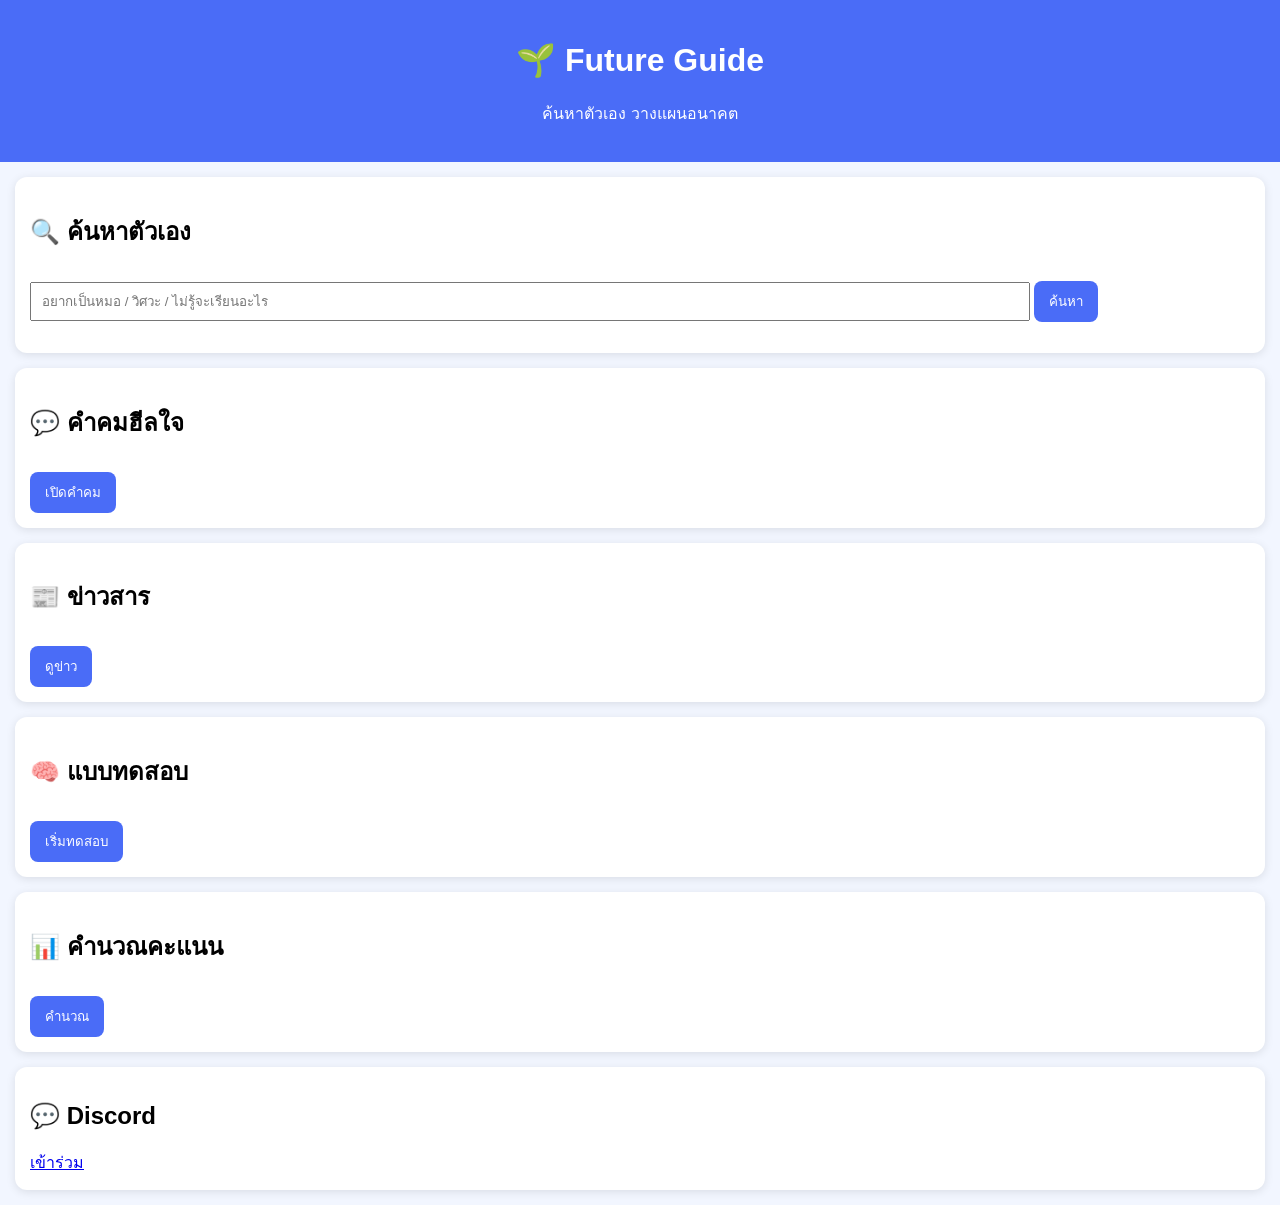
==== index.html @ 0ae3beb8 "Add files via upload" ====
<!DOCTYPE html>
<html lang="th">
<head>
  <meta charset="UTF-8">
  <title>Future Guide</title>
  <link rel="stylesheet" href="style.css">
</head>
<body>

<header>
  <h1>🌱 Future Guide</h1>
  <p>ค้นหาตัวเอง วางแผนอนาคต</p>
</header>

<section class="card">
  <h2>🔍 ค้นหาตัวเอง</h2>
  <input id="searchBox" placeholder="อยากเป็นหมอ / วิศวะ / ไม่รู้จะเรียนอะไร">
  <button onclick="searchCareer()">ค้นหา</button>
  <p id="searchResult"></p>
</section>

<section class="card">
  <h2>💬 คำคมฮีลใจ</h2>
  <button onclick="openQuotes()">เปิดคำคม</button>
</section>

<section class="card">
  <h2>📰 ข่าวสาร</h2>
  <button onclick="toggleNews()">ดูข่าว</button>
  <div id="newsBox"></div>
</section>

<section class="card">
  <h2>🧠 แบบทดสอบ</h2>
  <button onclick="openTest()">เริ่มทดสอบ</button>
</section>

<section class="card">
  <h2>📊 คำนวณคะแนน</h2>
  <button onclick="openCalc()">คำนวณ</button>
</section>

<section class="card">
  <h2>💬 Discord</h2>
  <a href="https://discord.com" target="_blank">เข้าร่วม</a>
</section>

<script src="app.js"></script>
</body>
</html>
---- style.css ----
body {font-family:sans-serif;margin:0;background:#f2f6ff}
header {text-align:center;padding:20px;background:#4a6cf7;color:white}
.card {background:white;margin:15px;padding:15px;border-radius:12px;box-shadow:0 2px 10px rgba(0,0,0,0.1)}
input {width:80%;padding:10px}
button {padding:10px 15px;margin-top:10px;background:#4a6cf7;color:white;border:none;border-radius:8px}
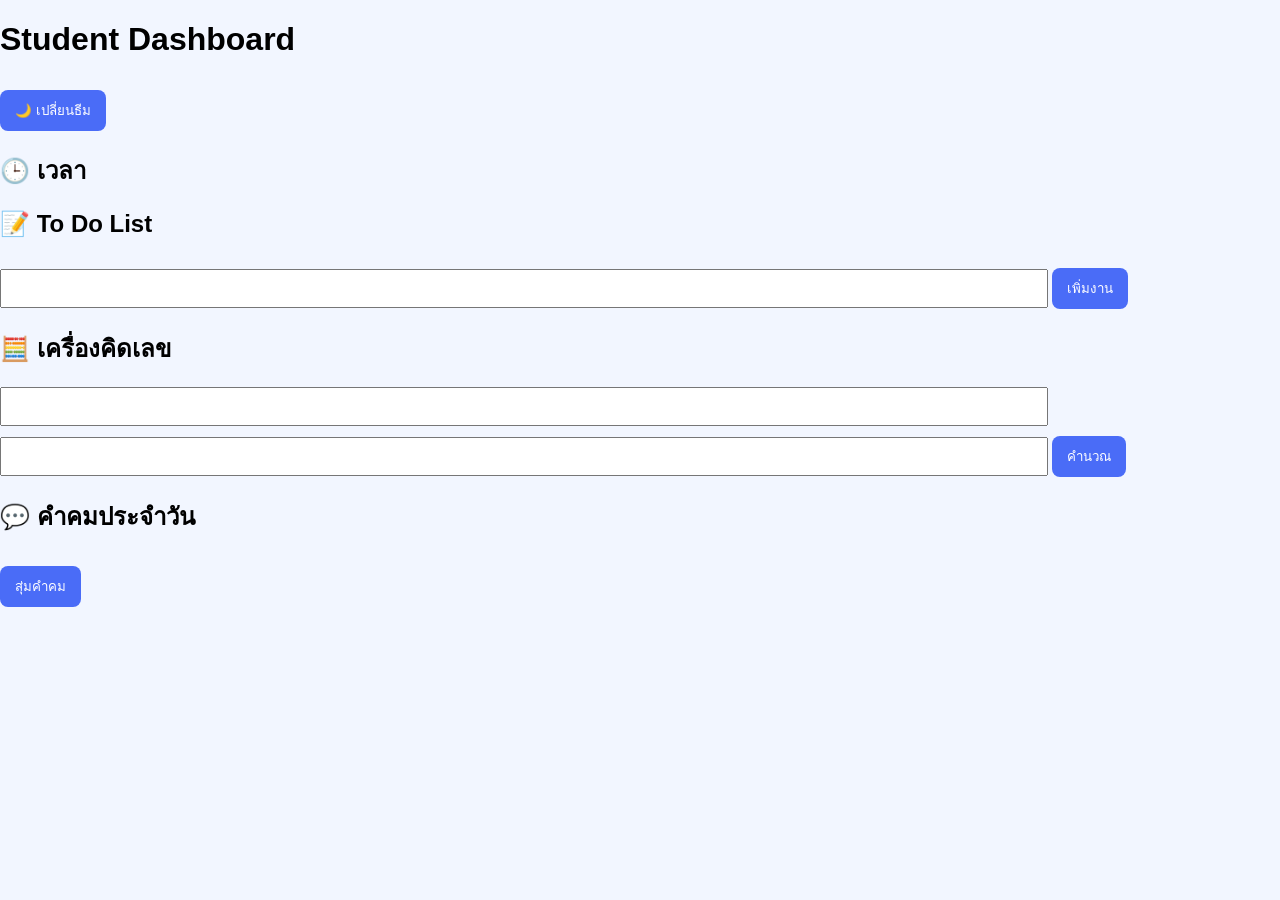
==== commit 73ebcbc1: "Update index.html" ====
--- a/index.html
+++ b/index.html
@@ -1,50 +1,36 @@
 <!DOCTYPE html>
 <html lang="th">
 <head>
-  <meta charset="UTF-8">
-  <title>Future Guide</title>
-  <link rel="stylesheet" href="style.css">
+    <meta charset="UTF-8">
+    <meta name="viewport" content="width=device-width, initial-scale=1.0">
+    <title>My Student Dashboard</title>
+    <link rel="stylesheet" href="style.css">
 </head>
 <body>
 
-<header>
-  <h1>🌱 Future Guide</h1>
-  <p>ค้นหาตัวเอง วางแผนอนาคต</p>
-</header>
+<h1>Student Dashboard</h1>
 
-<section class="card">
-  <h2>🔍 ค้นหาตัวเอง</h2>
-  <input id="searchBox" placeholder="อยากเป็นหมอ / วิศวะ / ไม่รู้จะเรียนอะไร">
-  <button onclick="searchCareer()">ค้นหา</button>
-  <p id="searchResult"></p>
-</section>
+<button id="themeBtn">🌙 เปลี่ยนธีม</button>
 
-<section class="card">
-  <h2>💬 คำคมฮีลใจ</h2>
-  <button onclick="openQuotes()">เปิดคำคม</button>
-</section>
+<h2>🕒 เวลา</h2>
+<p id="clock"></p>
 
-<section class="card">
-  <h2>📰 ข่าวสาร</h2>
-  <button onclick="toggleNews()">ดูข่าว</button>
-  <div id="newsBox"></div>
-</section>
+<h2>📝 To Do List</h2>
+<input type="text" id="taskInput">
+<button onclick="addTask()">เพิ่มงาน</button>
+<ul id="taskList"></ul>
 
-<section class="card">
-  <h2>🧠 แบบทดสอบ</h2>
-  <button onclick="openTest()">เริ่มทดสอบ</button>
-</section>
+<h2>🧮 เครื่องคิดเลข</h2>
+<input type="number" id="num1">
+<input type="number" id="num2">
+<button onclick="calculate()">คำนวณ</button>
+<p id="result"></p>
 
-<section class="card">
-  <h2>📊 คำนวณคะแนน</h2>
-  <button onclick="openCalc()">คำนวณ</button>
-</section>
-
-<section class="card">
-  <h2>💬 Discord</h2>
-  <a href="https://discord.com" target="_blank">เข้าร่วม</a>
-</section>
+<h2>💬 คำคมประจำวัน</h2>
+<button onclick="quote()">สุ่มคำคม</button>
+<p id="quoteText"></p>
 
 <script src="app.js"></script>
+
 </body>
 </html>
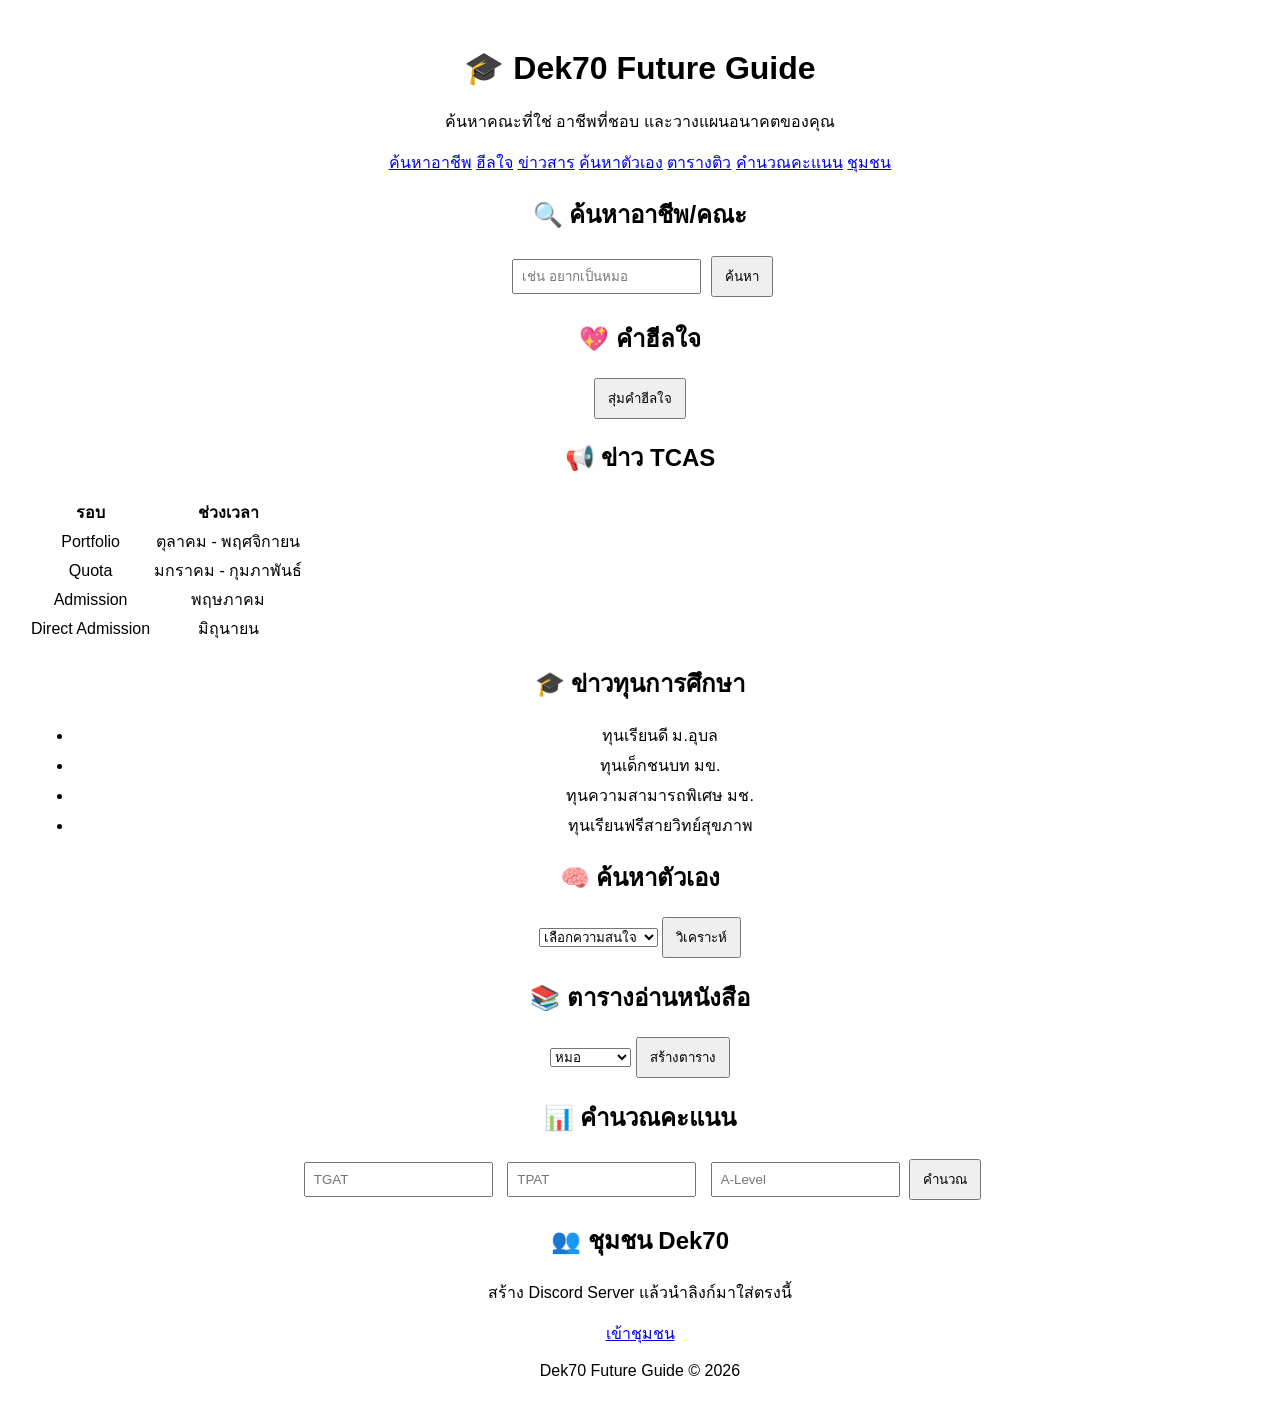
==== commit 3ee1077d: "Update index.html" ====
--- a/index.html
+++ b/index.html
@@ -1,34 +1,210 @@
 <!DOCTYPE html>
 <html lang="th">
 <head>
-    <meta charset="UTF-8">
-    <meta name="viewport" content="width=device-width, initial-scale=1.0">
-    <title>My Student Dashboard</title>
-    <link rel="stylesheet" href="style.css">
+<meta charset="UTF-8">
+<meta name="viewport" content="width=device-width, initial-scale=1.0">
+<title>Dek70 Future Guide</title>
+
+<link rel="stylesheet" href="style.css">
 </head>
+
 <body>
 
-<h1>Student Dashboard</h1>
-
-<button id="themeBtn">🌙 เปลี่ยนธีม</button>
-
-<h2>🕒 เวลา</h2>
-<p id="clock"></p>
-
-<h2>📝 To Do List</h2>
-<input type="text" id="taskInput">
-<button onclick="addTask()">เพิ่มงาน</button>
-<ul id="taskList"></ul>
-
-<h2>🧮 เครื่องคิดเลข</h2>
-<input type="number" id="num1">
-<input type="number" id="num2">
-<button onclick="calculate()">คำนวณ</button>
-<p id="result"></p>
-
-<h2>💬 คำคมประจำวัน</h2>
-<button onclick="quote()">สุ่มคำคม</button>
+<header>
+<h1>🎓 Dek70 Future Guide</h1>
+<p>ค้นหาคณะที่ใช่ อาชีพที่ชอบ และวางแผนอนาคตของคุณ</p>
+</header>
+
+<nav>
+<a href="#search">ค้นหาอาชีพ</a>
+<a href="#quote">ฮีลใจ</a>
+<a href="#news">ข่าวสาร</a>
+<a href="#quiz">ค้นหาตัวเอง</a>
+<a href="#study">ตารางติว</a>
+<a href="#score">คำนวณคะแนน</a>
+<a href="#discord">ชุมชน</a>
+</nav>
+
+<section id="search" class="card">
+<h2>🔍 ค้นหาอาชีพ/คณะ</h2>
+
+<input
+type="text"
+id="careerInput"
+placeholder="เช่น อยากเป็นหมอ">
+
+<button onclick="searchCareer()">
+ค้นหา
+</button>
+
+<div id="careerResult"></div>
+
+</section>
+
+<section id="quote" class="card">
+
+<h2>💖 คำฮีลใจ</h2>
+
+<button onclick="showQuote()">
+สุ่มคำฮีลใจ
+</button>
+
 <p id="quoteText"></p>
+
+</section>
+
+<section id="news" class="card">
+
+<h2>📢 ข่าว TCAS</h2>
+
+<table>
+
+<tr>
+<th>รอบ</th>
+<th>ช่วงเวลา</th>
+</tr>
+
+<tr>
+<td>Portfolio</td>
+<td>ตุลาคม - พฤศจิกายน</td>
+</tr>
+
+<tr>
+<td>Quota</td>
+<td>มกราคม - กุมภาพันธ์</td>
+</tr>
+
+<tr>
+<td>Admission</td>
+<td>พฤษภาคม</td>
+</tr>
+
+<tr>
+<td>Direct Admission</td>
+<td>มิถุนายน</td>
+</tr>
+
+</table>
+
+<h2>🎓 ข่าวทุนการศึกษา</h2>
+
+<ul>
+<li>ทุนเรียนดี ม.อุบล</li>
+<li>ทุนเด็กชนบท มข.</li>
+<li>ทุนความสามารถพิเศษ มช.</li>
+<li>ทุนเรียนฟรีสายวิทย์สุขภาพ</li>
+</ul>
+
+</section>
+
+<section id="quiz" class="card">
+
+<h2>🧠 ค้นหาตัวเอง</h2>
+
+<select id="interest">
+
+<option value="">เลือกความสนใจ</option>
+
+<option value="doctor">
+ชอบช่วยเหลือคน
+</option>
+
+<option value="vet">
+ชอบสัตว์
+</option>
+
+<option value="agri">
+ชอบปลูกต้นไม้
+</option>
+
+<option value="law">
+ชอบอ่านหนังสือ
+</option>
+
+</select>
+
+<button onclick="findMajor()">
+วิเคราะห์
+</button>
+
+<p id="quizResult"></p>
+
+</section>
+
+<section id="study" class="card">
+
+<h2>📚 ตารางอ่านหนังสือ</h2>
+
+<select id="goal">
+
+<option value="doctor">
+หมอ
+</option>
+
+<option value="pharmacy">
+เภสัช
+</option>
+
+<option value="vet">
+สัตวแพทย์
+</option>
+
+</select>
+
+<button onclick="createPlan()">
+สร้างตาราง
+</button>
+
+<div id="studyPlan"></div>
+
+</section>
+
+<section id="score" class="card">
+
+<h2>📊 คำนวณคะแนน</h2>
+
+<input
+type="number"
+id="tgat"
+placeholder="TGAT">
+
+<input
+type="number"
+id="tpat"
+placeholder="TPAT">
+
+<input
+type="number"
+id="alevel"
+placeholder="A-Level">
+
+<button onclick="calculateScore()">
+คำนวณ
+</button>
+
+<p id="scoreResult"></p>
+
+</section>
+
+<section id="discord" class="card">
+
+<h2>👥 ชุมชน Dek70</h2>
+
+<p>
+สร้าง Discord Server แล้วนำลิงก์มาใส่ตรงนี้
+</p>
+
+<a href="#">
+เข้าชุมชน
+</a>
+
+</section>
+
+<footer>
+<p>
+Dek70 Future Guide © 2026
+</p>
+</footer>
 
 <script src="app.js"></script>
 
--- a/style.css
+++ b/style.css
@@ -1,6 +1,25 @@
+body{
+    font-family: Arial;
+    text-align:center;
+    padding:20px;
+    transition:0.3s;
+}
 
-body {font-family:sans-serif;margin:0;background:#f2f6ff}
-header {text-align:center;padding:20px;background:#4a6cf7;color:white}
-.card {background:white;margin:15px;padding:15px;border-radius:12px;box-shadow:0 2px 10px rgba(0,0,0,0.1)}
-input {width:80%;padding:10px}
-button {padding:10px 15px;margin-top:10px;background:#4a6cf7;color:white;border:none;border-radius:8px}
+.dark{
+    background:#222;
+    color:white;
+}
+
+input{
+    padding:8px;
+    margin:5px;
+}
+
+button{
+    padding:8px 12px;
+    cursor:pointer;
+}
+
+li{
+    margin:5px;
+}
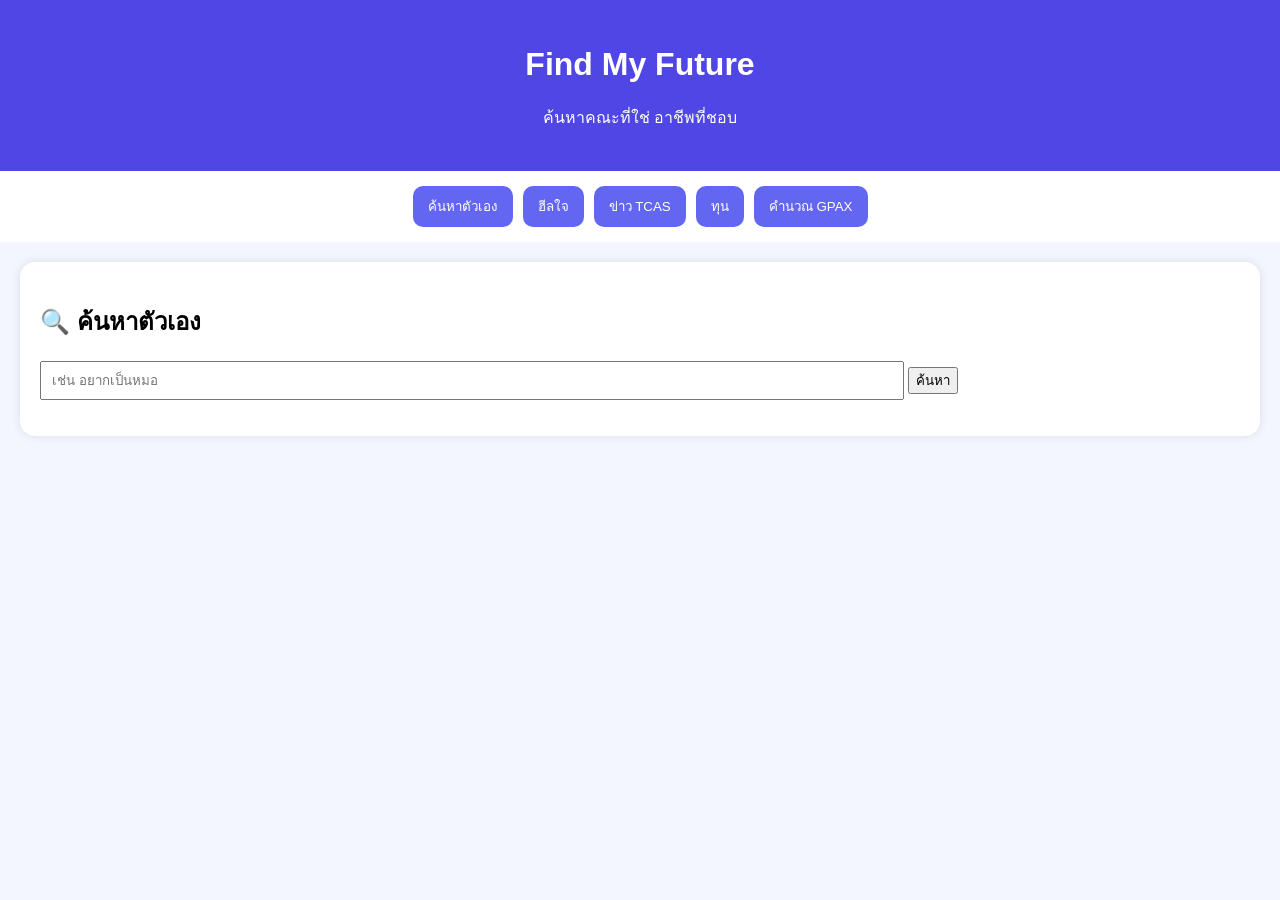
==== commit 4a6ca648: "Update index.html" ====
--- a/index.html
+++ b/index.html
@@ -1,212 +1,69 @@
 <!DOCTYPE html>
-<html lang="th">
-<head>
-<meta charset="UTF-8">
-<meta name="viewport" content="width=device-width, initial-scale=1.0">
-<title>Dek70 Future Guide</title>
 
-<link rel="stylesheet" href="style.css">
+<html lang="th"> <head> <meta charset="UTF-8"> <meta name="viewport" content="width=device-width, initial-scale=1.0"> <title>Find My Future</title>
+
+<style> body{ font-family: Arial,sans-serif; margin:0; background:#f4f6ff; } header{ background:#4f46e5; color:white; padding:25px; text-align:center; } nav{ background:white; padding:15px; display:flex; gap:10px; flex-wrap:wrap; justify-content:center; } nav button{ padding:10px 15px; border:none; background:#6366f1; color:white; border-radius:10px; cursor:pointer; } section{ background:white; margin:20px; padding:20px; border-radius:15px; box-shadow:0 0 10px rgba(0,0,0,.1); } input{ padding:10px; width:70%; } .quote{ background:#eef2ff; padding:10px; margin:10px 0; border-radius:8px; } </style>
+
 </head>
 
 <body>
 
-<header>
-<h1>🎓 Dek70 Future Guide</h1>
-<p>ค้นหาคณะที่ใช่ อาชีพที่ชอบ และวางแผนอนาคตของคุณ</p>
-</header>
+<header> <h1>Find My Future</h1> <p>ค้นหาคณะที่ใช่ อาชีพที่ชอบ</p> </header>
 
-<nav>
-<a href="#search">ค้นหาอาชีพ</a>
-<a href="#quote">ฮีลใจ</a>
-<a href="#news">ข่าวสาร</a>
-<a href="#quiz">ค้นหาตัวเอง</a>
-<a href="#study">ตารางติว</a>
-<a href="#score">คำนวณคะแนน</a>
-<a href="#discord">ชุมชน</a>
-</nav>
+<nav> <button onclick="showSection('search')">ค้นหาตัวเอง</button> <button onclick="showSection('quotes')">ฮีลใจ</button> <button onclick="showSection('tcas')">ข่าว TCAS</button> <button onclick="showSection('scholarship')">ทุน</button> <button onclick="showSection('gpax')">คำนวณ GPAX</button> </nav>
 
-<section id="search" class="card">
-<h2>🔍 ค้นหาอาชีพ/คณะ</h2>
+<section id="search">
 
-<input
-type="text"
-id="careerInput"
-placeholder="เช่น อยากเป็นหมอ">
+<h2>🔍 ค้นหาตัวเอง</h2>
 
-<button onclick="searchCareer()">
-ค้นหา
-</button>
+<input id="careerInput" placeholder="เช่น อยากเป็นหมอ">
 
-<div id="careerResult"></div>
+<button onclick="searchCareer()"> ค้นหา </button>
+
+<p id="result"></p>
 
 </section>
 
-<section id="quote" class="card">
+<section id="quotes" style="display:none">
 
-<h2>💖 คำฮีลใจ</h2>
+<h2>❤️ คำคมฮีลใจ</h2>
 
-<button onclick="showQuote()">
-สุ่มคำฮีลใจ
-</button>
-
-<p id="quoteText"></p>
+<div class="quote">ทุกคนมีเวลาของตัวเอง</div> <div class="quote">สอบไม่ติดรอบนี้ ไม่ได้แปลว่าชีวิตจบ</div> <div class="quote">ความพยายามวันนี้ จะเป็นความสำเร็จวันหน้า</div>
 
 </section>
 
-<section id="news" class="card">
+<section id="tcas" style="display:none">
 
 <h2>📢 ข่าว TCAS</h2>
 
-<table>
-
-<tr>
-<th>รอบ</th>
-<th>ช่วงเวลา</th>
-</tr>
-
-<tr>
-<td>Portfolio</td>
-<td>ตุลาคม - พฤศจิกายน</td>
-</tr>
-
-<tr>
-<td>Quota</td>
-<td>มกราคม - กุมภาพันธ์</td>
-</tr>
-
-<tr>
-<td>Admission</td>
-<td>พฤษภาคม</td>
-</tr>
-
-<tr>
-<td>Direct Admission</td>
-<td>มิถุนายน</td>
-</tr>
-
-</table>
-
-<h2>🎓 ข่าวทุนการศึกษา</h2>
-
-<ul>
-<li>ทุนเรียนดี ม.อุบล</li>
-<li>ทุนเด็กชนบท มข.</li>
-<li>ทุนความสามารถพิเศษ มช.</li>
-<li>ทุนเรียนฟรีสายวิทย์สุขภาพ</li>
-</ul>
+<ul> <li>Portfolio เปิดรับสมัคร</li> <li>Quota เปิดรับสมัคร</li> <li>Admission รอบกลางปี</li> </ul>
 
 </section>
 
-<section id="quiz" class="card">
+<section id="scholarship" style="display:none">
 
-<h2>🧠 ค้นหาตัวเอง</h2>
+<h2>🎓 ทุนการศึกษา</h2>
 
-<select id="interest">
-
-<option value="">เลือกความสนใจ</option>
-
-<option value="doctor">
-ชอบช่วยเหลือคน
-</option>
-
-<option value="vet">
-ชอบสัตว์
-</option>
-
-<option value="agri">
-ชอบปลูกต้นไม้
-</option>
-
-<option value="law">
-ชอบอ่านหนังสือ
-</option>
-
-</select>
-
-<button onclick="findMajor()">
-วิเคราะห์
-</button>
-
-<p id="quizResult"></p>
+<ul> <li>ทุนเรียนดี มข.</li> <li>ทุนความสามารถ มช.</li> <li>ทุนช่วยเหลือการศึกษา มศว</li> </ul>
 
 </section>
 
-<section id="study" class="card">
+<section id="gpax" style="display:none">
 
-<h2>📚 ตารางอ่านหนังสือ</h2>
+<h2>📊 คำนวณ GPAX</h2>
 
-<select id="goal">
+<input type="number" id="g1" placeholder="เทอม 1"><br><br>
+<input type="number" id="g2" placeholder="เทอม 2"><br><br>
+<input type="number" id="g3" placeholder="เทอม 3"><br><br>
+<input type="number" id="g4" placeholder="เทอม 4"><br><br>
+<input type="number" id="g5" placeholder="เทอม 5"><br><br>
 
-<option value="doctor">
-หมอ
-</option>
+<button onclick="calculateGPAX()">คำนวณ</button>
 
-<option value="pharmacy">
-เภสัช
-</option>
-
-<option value="vet">
-สัตวแพทย์
-</option>
-
-</select>
-
-<button onclick="createPlan()">
-สร้างตาราง
-</button>
-
-<div id="studyPlan"></div>
+<h3 id="gpaxResult"></h3>
 
 </section>
 
-<section id="score" class="card">
+<script> function showSection(id){ let sections=document.querySelectorAll("section"); sections.forEach(sec=>{ sec.style.display="none"; }); document.getElementById(id).style.display="block"; } function searchCareer(){ let text=document.getElementById("careerInput").value; let result=""; if(text.includes("หมอ")){ result="แนะนำ: แพทยศาสตร์ พยาบาล เทคนิคการแพทย์"; } else if(text.includes("สัตว์")){ result="แนะนำ: สัตวแพทยศาสตร์"; } else if(text.includes("คอม")){ result="แนะนำ: วิทยาการคอมพิวเตอร์"; } else{ result="ลองทำแบบทดสอบค้นหาตัวเองเพิ่มเติม"; } document.getElementById("result").innerHTML=result; } function calculateGPAX(){ let g1=parseFloat(document.getElementById("g1").value)||0; let g2=parseFloat(document.getElementById("g2").value)||0; let g3=parseFloat(document.getElementById("g3").value)||0; let g4=parseFloat(document.getElementById("g4").value)||0; let g5=parseFloat(document.getElementById("g5").value)||0; let gpax=(g1+g2+g3+g4+g5)/5; document.getElementById("gpaxResult").innerHTML= "GPAX = "+gpax.toFixed(2); } </script>
 
-<h2>📊 คำนวณคะแนน</h2>
-
-<input
-type="number"
-id="tgat"
-placeholder="TGAT">
-
-<input
-type="number"
-id="tpat"
-placeholder="TPAT">
-
-<input
-type="number"
-id="alevel"
-placeholder="A-Level">
-
-<button onclick="calculateScore()">
-คำนวณ
-</button>
-
-<p id="scoreResult"></p>
-
-</section>
-
-<section id="discord" class="card">
-
-<h2>👥 ชุมชน Dek70</h2>
-
-<p>
-สร้าง Discord Server แล้วนำลิงก์มาใส่ตรงนี้
-</p>
-
-<a href="#">
-เข้าชุมชน
-</a>
-
-</section>
-
-<footer>
-<p>
-Dek70 Future Guide © 2026
-</p>
-</footer>
-
-<script src="app.js"></script>
-
-</body>
-</html>
+</body> </html>
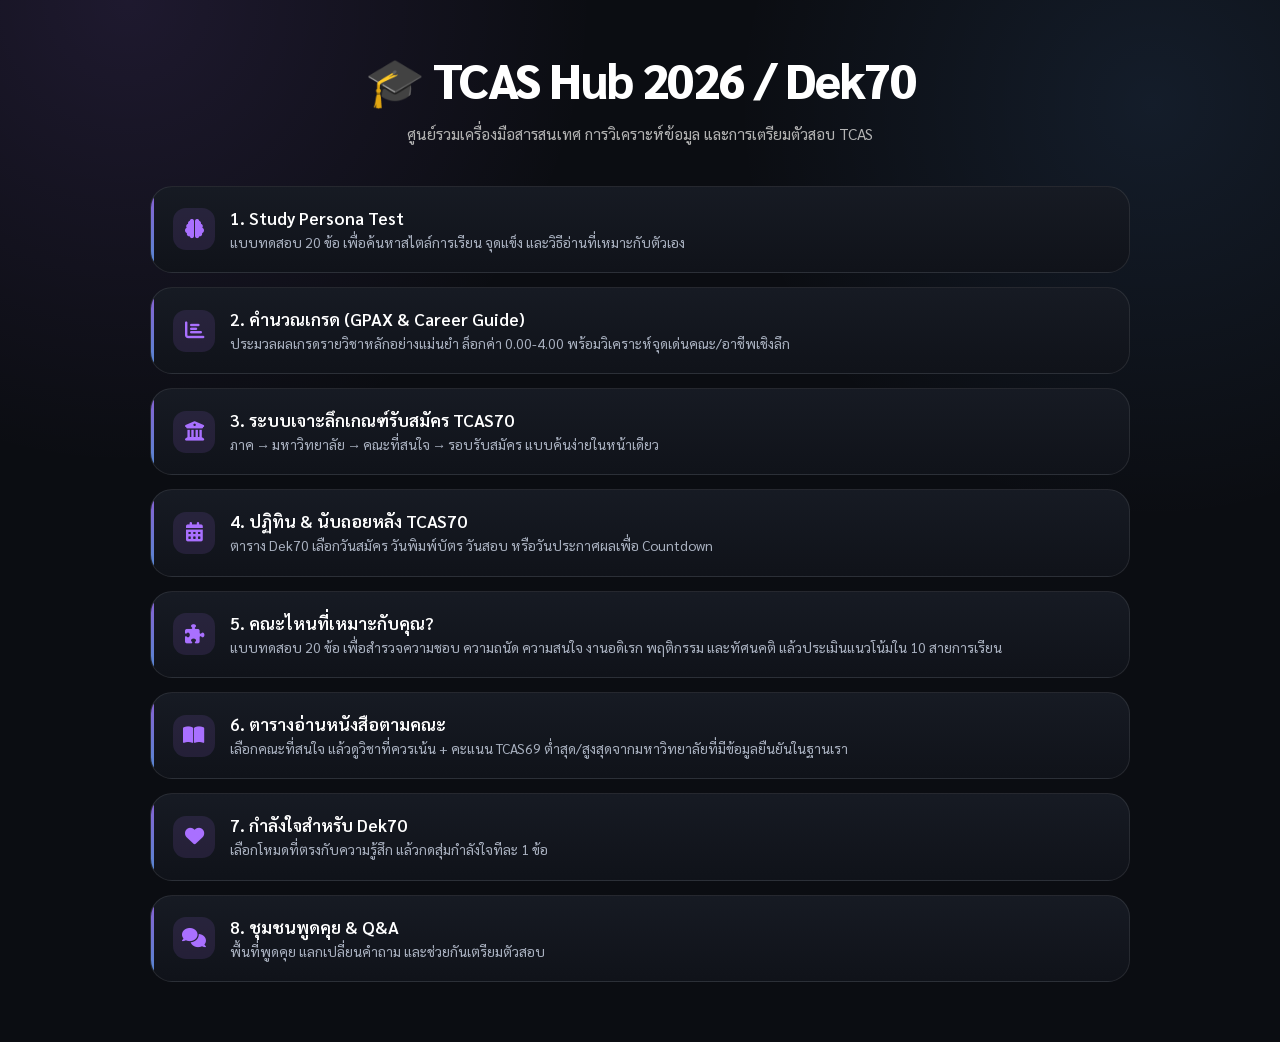
==== commit bd6dc947: "Rename TCAS_Hub_Dek70_FINAL_P4_PRINTCARD_FIXED(1) (1).html to index.html" ====
--- a/index.html
+++ b/index.html
@@ -1,69 +1,1312 @@
 <!DOCTYPE html>
-
-<html lang="th"> <head> <meta charset="UTF-8"> <meta name="viewport" content="width=device-width, initial-scale=1.0"> <title>Find My Future</title>
-
-<style> body{ font-family: Arial,sans-serif; margin:0; background:#f4f6ff; } header{ background:#4f46e5; color:white; padding:25px; text-align:center; } nav{ background:white; padding:15px; display:flex; gap:10px; flex-wrap:wrap; justify-content:center; } nav button{ padding:10px 15px; border:none; background:#6366f1; color:white; border-radius:10px; cursor:pointer; } section{ background:white; margin:20px; padding:20px; border-radius:15px; box-shadow:0 0 10px rgba(0,0,0,.1); } input{ padding:10px; width:70%; } .quote{ background:#eef2ff; padding:10px; margin:10px 0; border-radius:8px; } </style>
-
+<html lang="th">
+<head>
+    <meta charset="UTF-8">
+    <meta name="viewport" content="width=device-width, initial-scale=1.0">
+    <title>TCAS Hub 2026 / Dek70 - Ultimate Edition</title>
+    <link href="https://fonts.googleapis.com/css2?family=Sarabun:wght@300;400;600;700&family=Prompt:wght@300;400;600&display=swap" rel="stylesheet">
+    <link rel="stylesheet" href="https://cdnjs.cloudflare.com/ajax/libs/font-awesome/6.4.0/css/all.min.css">
+    
+    <style>
+        :root {
+            --bg-color: #121212;
+            --card-bg: #242426;
+            --accent-purple: #9d4edd;
+            --accent-blue: #42a5f5;
+            --accent-gold: #ffb74d;
+            --text-main: #ffffff;
+            --text-sub: #b3b3b3;
+            --border-color: #3a3a3c;
+            --danger: #ff4d4d;
+            --danger-bg: rgba(255, 77, 77, 0.15);
+        }
+
+        * {
+            box-sizing: border-box;
+            margin: 0;
+            padding: 0;
+            font-family: 'Sarabun', 'Prompt', sans-serif;
+        }
+
+        body {
+            background-color: var(--bg-color);
+            color: var(--text-main);
+            padding: 20px;
+            display: flex;
+            justify-content: center;
+        }
+
+        .container {
+            width: 100%;
+            max-width: 680px;
+            display: flex;
+            flex-direction: column;
+            gap: 20px;
+        }
+
+        header {
+            text-align: center;
+            margin-bottom: 10px;
+        }
+
+        header h1 {
+            font-size: 1.8rem;
+            color: var(--text-main);
+            display: flex;
+            align-items: center;
+            justify-content: center;
+            gap: 10px;
+        }
+
+        header p {
+            color: var(--text-sub);
+            font-size: 0.9rem;
+            margin-top: 5px;
+        }
+
+        .menu-card {
+            background-color: var(--card-bg);
+            border: 1px solid var(--border-color);
+            border-radius: 16px;
+            padding: 20px;
+            cursor: pointer;
+            transition: all 0.3s ease;
+        }
+
+        .menu-card:hover {
+            transform: translateY(-2px);
+            border-color: var(--accent-purple);
+            box-shadow: 0 8px 20px rgba(157, 78, 221, 0.15);
+        }
+
+        .card-header {
+            display: flex;
+            align-items: flex-start;
+            gap: 15px;
+        }
+
+        .card-icon {
+            font-size: 1.5rem;
+            background: linear-gradient(135deg, #6a11cb 0%, #2575fc 100%);
+            -webkit-background-clip: text;
+            -webkit-text-fill-color: transparent;
+            padding-top: 3px;
+        }
+
+        .card-info h2 {
+            font-size: 1.1rem;
+            font-weight: 600;
+            margin-bottom: 4px;
+        }
+
+        .card-info p {
+            color: var(--text-sub);
+            font-size: 0.85rem;
+            line-height: 1.4;
+        }
+
+        .card-content {
+            display: none;
+            margin-top: 15px;
+            padding-top: 15px;
+            border-top: 1px solid var(--border-color);
+        }
+
+        .card-content.active {
+            display: block;
+        }
+
+        label {
+            display: block;
+            font-size: 0.9rem;
+            margin-bottom: 5px;
+            color: var(--text-sub);
+        }
+
+        input, select, textarea {
+            width: 100%;
+            padding: 10px;
+            background-color: #1a1a1a;
+            border: 1px solid var(--border-color);
+            border-radius: 8px;
+            color: white;
+            margin-bottom: 12px;
+            font-size: 0.95rem;
+        }
+
+        input:focus, select:focus, textarea:focus {
+            outline: none;
+            border-color: var(--accent-purple);
+        }
+
+        .grid-2 {
+            display: grid;
+            grid-template-columns: 1fr 1fr;
+            gap: 10px;
+        }
+
+        button {
+            width: 100%;
+            padding: 12px;
+            background: linear-gradient(135deg, #9d4edd, #7b2cbf);
+            color: white;
+            border: none;
+            border-radius: 8px;
+            font-weight: 600;
+            cursor: pointer;
+            transition: opacity 0.2s;
+        }
+
+        button:hover {
+            opacity: 0.9;
+        }
+
+        .error-box {
+            display: none;
+            background-color: var(--danger-bg);
+            border: 1px solid var(--danger);
+            color: var(--danger);
+            padding: 12px;
+            border-radius: 8px;
+            font-size: 0.9rem;
+            margin-bottom: 12px;
+            font-weight: bold;
+        }
+
+        .result-box {
+            background-color: #1a1a1a;
+            border-left: 4px solid var(--accent-purple);
+            padding: 15px;
+            border-radius: 4px;
+            margin-top: 15px;
+            font-size: 0.9rem;
+            line-height: 1.6;
+        }
+
+        .countdown-grid {
+            display: grid;
+            grid-template-columns: repeat(3, 1fr);
+            gap: 10px;
+            margin-top: 10px;
+            text-align: center;
+        }
+
+        .cd-box {
+            background: #1a1a1c;
+            border: 1px solid var(--border-color);
+            padding: 10px;
+            border-radius: 8px;
+        }
+
+        .cd-number {
+            font-size: 1.3rem;
+            font-weight: bold;
+            color: #9d4edd;
+        }
+
+        .cd-label {
+            font-size: 0.75rem;
+            color: var(--text-sub);
+        }
+
+        .target-card-preview {
+            background: linear-gradient(135deg, #2d1b4e 0%, #1a1a2e 100%);
+            border: 2px solid var(--accent-purple);
+            border-radius: 12px;
+            padding: 20px;
+            margin-top: 15px;
+            text-align: center;
+            box-shadow: 0 4px 15px rgba(0,0,0,0.5);
+        }
+
+        #searchBox {
+            border: 2px solid var(--accent-purple);
+            background-color: #121212;
+            padding: 12px;
+            border-radius: 10px;
+            font-size: 0.95rem;
+            margin-bottom: 15px;
+        }
+
+        .inner-exam-card {
+            background: #1a1a1c;
+            border: 1px solid var(--border-color);
+            border-radius: 12px;
+            padding: 15px;
+            margin-bottom: 12px;
+        }
+
+        .inner-exam-card h3 {
+            color: #42a5f5;
+            font-size: 1.1rem;
+            margin-bottom: 4px;
+        }
+
+        .inner-exam-card p {
+            color: var(--text-sub);
+            font-size: 0.85rem;
+            margin-bottom: 10px;
+        }
+
+        .btn-exam {
+            display: inline-block;
+            text-decoration: none;
+            background: #1976d2;
+            color: white;
+            padding: 8px 16px;
+            border-radius: 8px;
+            font-size: 0.85rem;
+            font-weight: bold;
+            transition: .3s;
+            text-align: center;
+        }
+
+        .btn-exam:hover {
+            background: #0d47a1;
+        }
+
+        .msu-schedule-box {
+            background: #1e1e24;
+            border: 1px solid #9d4edd;
+            border-radius: 8px;
+            padding: 12px;
+            margin-top: 12px;
+        }
+
+        .msu-schedule-box h4 {
+            color: #ffb74d;
+            margin-bottom: 8px;
+            font-size: 0.95rem;
+        }
+
+        .round-badge {
+            display: inline-block;
+            background: #3a2a56;
+            color: #d1c4e9;
+            padding: 2px 8px;
+            border-radius: 4px;
+            font-weight: bold;
+            font-size: 0.8rem;
+            margin-bottom: 4px;
+        }
+    
+        .p3-overview{display:grid;grid-template-columns:repeat(3,1fr);gap:10px;margin-top:12px}
+        .p3-stat{background:#15151a;border:1px solid #333;border-radius:10px;padding:12px;text-align:center}
+        .p3-stat strong{display:block;color:#ffb74d;font-size:1.05rem;margin-bottom:3px}
+        .p3-tabs{display:flex;gap:7px;flex-wrap:wrap;margin:12px 0}
+        .p3-tab{border:1px solid #444;background:#202026;color:#ddd;border-radius:8px;padding:7px 12px;cursor:pointer;font-weight:600}
+        .p3-tab.active{background:#3a2a56;border-color:#9d4edd;color:#fff}
+        .p3-grid{display:grid;grid-template-columns:repeat(2,1fr);gap:10px}
+        .p3-section{background:#18181e;border:1px solid #333;border-radius:10px;padding:13px;margin-top:10px}
+        .p3-section h4{color:#ffb74d;margin:0 0 8px;font-size:.95rem}
+        .p3-source{font-size:.78rem;color:#aaa;margin-top:10px}
+        .p3-source a{color:#90caf9;text-decoration:none}
+        .p3-source a:hover{text-decoration:underline}
+        .p3-status{display:inline-block;padding:3px 8px;border-radius:99px;font-size:.72rem;font-weight:700;margin-left:5px}
+        .p3-live{background:#173b25;color:#8ee6a5}.p3-partial{background:#4a3514;color:#ffd180}.p3-wait{background:#38202b;color:#ffb1c8}
+        .p3-round-card{background:#15151a;border:1px solid #34343b;border-radius:10px;padding:11px;margin-top:8px}
+        .p3-round-card b{color:#d1c4e9}.p3-list{margin:0;padding-left:19px;line-height:1.8}
+        @media(max-width:700px){.p3-overview,.p3-grid{grid-template-columns:1fr}}
+
+/* ===== TCAS HUB POLISHED UI ===== */
+:root{
+ --bg:#0b0d12;--surface:#12151d;--surface2:#171b24;--surface3:#1d2230;
+ --line:rgba(255,255,255,.09);--muted:#9da6b8;--text:#f7f8fb;
+ --purple:#a970ff;--blue:#62a8ff;--pink:#f08bd8;--gold:#ffc76b;--green:#62d39a;--red:#ff7070;
+}
+html{scroll-behavior:smooth}
+body{background:radial-gradient(circle at 10% 0%,rgba(169,112,255,.12),transparent 30%),radial-gradient(circle at 90% 10%,rgba(98,168,255,.10),transparent 28%),var(--bg);padding:28px 16px 60px}
+.container{max-width:980px;gap:14px}
+header{padding:20px 10px 14px}
+header h1{font-size:clamp(2rem,5vw,3rem);font-weight:800;letter-spacing:-.03em}
+header p{font-size:.98rem;max-width:700px;margin:10px auto 0;line-height:1.7}
+.menu-card{position:relative;background:linear-gradient(180deg,rgba(23,27,36,.98),rgba(16,19,26,.98));border:1px solid var(--line);border-radius:22px;padding:20px 22px;overflow:hidden}
+.menu-card:before{content:"";position:absolute;left:0;top:0;bottom:0;width:3px;background:linear-gradient(180deg,var(--purple),var(--blue));opacity:.8}
+.menu-card:hover{transform:translateY(-2px);border-color:rgba(169,112,255,.45);box-shadow:0 14px 35px rgba(0,0,0,.25)}
+.card-header{align-items:center}
+.card-icon{width:42px;height:42px;display:grid;place-items:center;border-radius:13px;background:rgba(169,112,255,.12);font-size:1.2rem;padding:0;-webkit-text-fill-color:initial;color:var(--purple);flex:0 0 42px}
+.card-info h2{font-size:1.08rem}
+.card-info p{font-size:.86rem;color:#aab2c1}
+.card-content{margin-top:18px;padding-top:18px;border-top:1px solid var(--line)}
+label{color:#b7bfce;font-weight:600;margin-top:8px}
+input,select,textarea{background:#0d1016;border:1px solid #2a3040;color:#f7f8fb;border-radius:12px;padding:12px 13px;min-height:44px}
+select{cursor:pointer}
+select option,select optgroup{background:#11151d;color:#fff}
+button{min-height:44px;border-radius:12px;background:linear-gradient(135deg,#a970ff,#6f6cff);box-shadow:0 8px 18px rgba(111,108,255,.18)}
+button:active{transform:translateY(1px)}
+.result-box,.inner-exam-card,.msu-schedule-box,.target-card-preview{background:linear-gradient(180deg,#151922,#11141b);border:1px solid var(--line);border-radius:16px}
+.result-box{border-left:3px solid var(--purple);padding:16px}
+.msu-schedule-box{padding:16px;margin-top:12px}
+.msu-schedule-box h4{font-size:1rem;margin-bottom:10px}
+.countdown-grid{grid-template-columns:repeat(3,1fr);gap:12px;margin:14px 0}
+.cd-box{padding:18px 10px;background:linear-gradient(180deg,#181c26,#11141a);border:1px solid var(--line);border-radius:16px}
+.cd-number{font-size:clamp(1.7rem,5vw,2.5rem);color:#c39aff}
+.cd-label{font-size:.8rem;margin-top:3px}
+.p3-overview{grid-template-columns:repeat(3,1fr);gap:12px}
+.p3-stat{background:#10131a;border-color:var(--line);min-height:86px;display:flex;flex-direction:column;justify-content:center}
+.p3-stat strong{font-size:1rem;color:#c39aff;line-height:1.35}
+.p3-section{background:#11151c;border-color:var(--line);border-radius:15px;padding:16px}
+.p3-section h4{color:#ffc76b;font-size:.95rem}
+.p3-round-card{background:#0d1117;border-color:var(--line);border-radius:13px;padding:13px}
+.p3-tab{background:#11151c;border-color:#303747}
+.p3-tab.active{background:rgba(169,112,255,.16);border-color:var(--purple)}
+.p3-status{margin-left:6px}
+/* p1/p5 quiz cards */
+.p5-card{background:linear-gradient(180deg,#151922,#11141b);border:1px solid var(--line);border-radius:20px;padding:24px}
+.p5-badge{background:rgba(240,139,216,.12);color:#f0a3df;border:1px solid rgba(240,139,216,.18);padding:7px 11px;border-radius:999px;font-weight:800;font-size:.75rem;display:inline-block}
+.p5-card h1{font-size:clamp(1.7rem,5vw,2.4rem);margin:13px 0 8px}
+.p5-sub{color:#aab2c1;line-height:1.75}
+.p5-question{font-size:1.25rem;font-weight:800;line-height:1.6;margin:20px 0}
+.p5-options{display:grid;gap:10px}
+.p5-options button{background:#10141b;border:1px solid #303747;box-shadow:none;text-align:left;justify-content:flex-start;line-height:1.55}
+.p5-options button:hover{border-color:var(--purple);background:rgba(169,112,255,.08)}
+.p5-options button.selected{border-color:var(--purple);background:rgba(169,112,255,.14);box-shadow:0 0 0 1px rgba(169,112,255,.18)}
+.p5-progress{height:8px;background:#262b37;border-radius:99px;overflow:hidden;margin:10px 0 5px}
+.p5-bar{height:100%;background:linear-gradient(90deg,var(--pink),var(--purple),var(--blue));border-radius:99px}
+.p5-actions{display:flex;gap:10px;margin-top:18px}
+.p5-actions button{flex:1}
+.p5-secondary{background:#262b37!important;box-shadow:none}
+.p5-bars{display:grid;gap:12px}
+.p5-row{display:grid;grid-template-columns:minmax(150px,220px) 1fr 55px;align-items:center;gap:10px}
+.p5-track{height:10px;background:#292e39;border-radius:99px;overflow:hidden}.p5-fill{height:100%;background:linear-gradient(90deg,var(--pink),var(--purple),var(--blue));border-radius:99px}
+.p5-dimensions{display:grid;grid-template-columns:repeat(2,1fr);gap:10px}.p5-dim{background:#11151c;border:1px solid var(--line);padding:13px;border-radius:13px;display:flex;justify-content:space-between}.p5-majors{display:flex;flex-wrap:wrap;gap:8px}.p5-major{padding:8px 12px;border-radius:999px;background:rgba(169,112,255,.12);color:#d0b7ff;border:1px solid rgba(169,112,255,.16)}
+/* p7 */
+.p7-support-card{background:radial-gradient(circle at 50% 0%,rgba(240,139,216,.10),transparent 35%),linear-gradient(180deg,#171923,#10131a);border:1px solid var(--line);border-radius:20px;padding:24px;text-align:center}
+.p7-badge{display:inline-block;background:rgba(240,139,216,.12);color:#f0a3df;border:1px solid rgba(240,139,216,.18);padding:7px 12px;border-radius:999px;font-size:.76rem;font-weight:800}
+.p7-support-card h3{font-size:1.55rem;margin:14px 0 6px}.p7-support-card>p{color:#aab2c1;line-height:1.7}.p7-support-card select{max-width:520px;margin:18px auto 10px;text-align:center}
+.p7-mode-label{font-size:.86rem;color:#aab2c1;margin:6px 0 12px}.p7-quote-empty{border-left-color:#444;text-align:center;color:#7f8796;padding:28px}.p7-quote{font-size:1.15rem;line-height:1.9;font-weight:700;color:#f7f8fb;text-align:center}
+/* p6 */
+.p6-score-grid{display:grid;grid-template-columns:repeat(2,1fr);gap:12px}.p6-score-item{background:#10141b;border:1px solid var(--line);padding:13px;border-radius:14px}.p6-score-item small{display:block;color:#7f8796;margin-bottom:5px}.p6-analysis-grid{display:grid;grid-template-columns:repeat(3,1fr);gap:10px}.p6-zone{padding:14px;border-radius:14px;border:1px solid var(--line);background:#10141b}.p6-zone strong{display:block;font-size:1.1rem;margin-bottom:4px}.p6-progress{height:10px;background:#292e39;border-radius:99px;overflow:hidden}.p6-progress>div{height:100%;background:linear-gradient(90deg,var(--red),var(--gold),var(--green))}
+/* calendar table */
+.p4-table-wrap{overflow:auto;border:1px solid var(--line);border-radius:16px;margin-top:14px}.p4-table{width:100%;border-collapse:collapse;min-width:620px}.p4-table th,.p4-table td{padding:12px 14px;border-bottom:1px solid var(--line);text-align:left}.p4-table th{background:#171b24;color:#cdb5ff;font-size:.82rem}.p4-table td{color:#c4cad5;font-size:.86rem}.p4-table tr:last-child td{border-bottom:0}.p4-type{font-weight:800;color:#f0a3df}.p4-now{background:rgba(98,168,255,.08)}
+@media(max-width:700px){body{padding:16px 10px 40px}.container{gap:10px}.menu-card{padding:17px}.p3-overview,.p5-dimensions,.p6-score-grid,.p6-analysis-grid{grid-template-columns:1fr}.p5-row{grid-template-columns:1fr 50px}.p5-row .p5-track{grid-column:1/2}.p5-row .scoretext{grid-column:2;grid-row:1/3;text-align:right}.countdown-grid{gap:7px}.cd-box{padding:14px 5px}}
+
+
+        /* TCAS70 Button 3 overlay */
+        #t70Float{position:fixed;right:20px;bottom:20px;z-index:99990;border:0;border-radius:16px;padding:13px 17px;background:linear-gradient(135deg,#7c3aed,#2563eb);color:#fff;font-weight:800;cursor:pointer;box-shadow:0 12px 35px rgba(0,0,0,.35)}
+        #t70Preview{display:none;position:fixed;inset:0;z-index:99999;background:rgba(7,9,14,.88);backdrop-filter:blur(8px);padding:20px;overflow:auto}
+        #t70Box{max-width:1120px;margin:0 auto;background:#151820;color:#eef2f8;border:1px solid #303642;border-radius:22px;overflow:hidden;box-shadow:0 25px 80px rgba(0,0,0,.5)}
+        .t70-head{display:flex;justify-content:space-between;align-items:center;padding:20px 22px;border-bottom:1px solid #2c313c}
+        .t70-head h2{margin:0;font-size:22px} .t70-sub{color:#9ca6b7;font-size:13px;margin-top:4px}
+        .t70-close{background:#252a34;color:#fff;border:1px solid #3a414e;border-radius:10px;padding:8px 12px;cursor:pointer}
+        .t70-body{padding:20px} .t70-tools{display:flex;gap:8px;flex-wrap:wrap;margin-bottom:14px}
+        .t70-chip{border:1px solid #353b47;background:#1c2029;color:#e7ebf3;border-radius:999px;padding:8px 12px;cursor:pointer}
+        .t70-chip.active{background:#30204a;border-color:#8b5cf6}
+        .t70-grid{display:grid;grid-template-columns:repeat(3,1fr);gap:12px}
+        .t70-card{text-align:left;background:#1a1e27;border:1px solid #303642;border-radius:15px;padding:15px;cursor:pointer;color:#eef2f8}
+        .t70-card:hover{border-color:#60a5fa;transform:translateY(-1px)}
+        .t70-card h3{font-size:16px;margin:0 0 6px} .t70-card p{margin:0;color:#9da7b8;font-size:12px;line-height:1.5}
+        .t70-card span{display:block;margin-top:9px;color:#cbd5e1;font-size:11px;line-height:1.5}
+        .t70-detail{display:none} .t70-back{border:0;background:none;color:#93c5fd;cursor:pointer;padding:0 0 12px}
+        .t70-rounds{display:grid;grid-template-columns:repeat(4,1fr);gap:9px;margin:15px 0}
+        .t70-round{background:#1a1e27;border:1px solid #303642;border-radius:13px;padding:12px}
+        .t70-round b{display:block;font-size:13px} .t70-round small{display:block;color:#aab3c2;font-size:11px;margin-top:5px;line-height:1.4}
+        .t70-facts{display:grid;grid-template-columns:repeat(2,1fr);gap:9px}
+        .t70-fact{background:#1a1e27;border:1px solid #303642;border-radius:13px;padding:12px}
+        .t70-fact small{color:#929caf;display:block;margin-bottom:4px} .t70-fact b{font-size:13px}
+        .t70-note{margin-top:14px;background:#24212b;border:1px solid #3d3548;border-radius:13px;padding:12px;color:#c7c0d2;font-size:12px;line-height:1.5}
+        @media(max-width:800px){.t70-grid{grid-template-columns:1fr 1fr}.t70-rounds{grid-template-columns:1fr 1fr}}
+        @media(max-width:560px){#t70Preview{padding:8px}.t70-grid,.t70-facts{grid-template-columns:1fr}.t70-head{padding:15px}.t70-body{padding:12px}}
+    </style>
 </head>
-
 <body>
 
-<header> <h1>Find My Future</h1> <p>ค้นหาคณะที่ใช่ อาชีพที่ชอบ</p> </header>
-
-<nav> <button onclick="showSection('search')">ค้นหาตัวเอง</button> <button onclick="showSection('quotes')">ฮีลใจ</button> <button onclick="showSection('tcas')">ข่าว TCAS</button> <button onclick="showSection('scholarship')">ทุน</button> <button onclick="showSection('gpax')">คำนวณ GPAX</button> </nav>
-
-<section id="search">
-
-<h2>🔍 ค้นหาตัวเอง</h2>
-
-<input id="careerInput" placeholder="เช่น อยากเป็นหมอ">
-
-<button onclick="searchCareer()"> ค้นหา </button>
-
-<p id="result"></p>
-
-</section>
-
-<section id="quotes" style="display:none">
-
-<h2>❤️ คำคมฮีลใจ</h2>
-
-<div class="quote">ทุกคนมีเวลาของตัวเอง</div> <div class="quote">สอบไม่ติดรอบนี้ ไม่ได้แปลว่าชีวิตจบ</div> <div class="quote">ความพยายามวันนี้ จะเป็นความสำเร็จวันหน้า</div>
-
-</section>
-
-<section id="tcas" style="display:none">
-
-<h2>📢 ข่าว TCAS</h2>
-
-<ul> <li>Portfolio เปิดรับสมัคร</li> <li>Quota เปิดรับสมัคร</li> <li>Admission รอบกลางปี</li> </ul>
-
-</section>
-
-<section id="scholarship" style="display:none">
-
-<h2>🎓 ทุนการศึกษา</h2>
-
-<ul> <li>ทุนเรียนดี มข.</li> <li>ทุนความสามารถ มช.</li> <li>ทุนช่วยเหลือการศึกษา มศว</li> </ul>
-
-</section>
-
-<section id="gpax" style="display:none">
-
-<h2>📊 คำนวณ GPAX</h2>
-
-<input type="number" id="g1" placeholder="เทอม 1"><br><br>
-<input type="number" id="g2" placeholder="เทอม 2"><br><br>
-<input type="number" id="g3" placeholder="เทอม 3"><br><br>
-<input type="number" id="g4" placeholder="เทอม 4"><br><br>
-<input type="number" id="g5" placeholder="เทอม 5"><br><br>
-
-<button onclick="calculateGPAX()">คำนวณ</button>
-
-<h3 id="gpaxResult"></h3>
-
-</section>
-
-<script> function showSection(id){ let sections=document.querySelectorAll("section"); sections.forEach(sec=>{ sec.style.display="none"; }); document.getElementById(id).style.display="block"; } function searchCareer(){ let text=document.getElementById("careerInput").value; let result=""; if(text.includes("หมอ")){ result="แนะนำ: แพทยศาสตร์ พยาบาล เทคนิคการแพทย์"; } else if(text.includes("สัตว์")){ result="แนะนำ: สัตวแพทยศาสตร์"; } else if(text.includes("คอม")){ result="แนะนำ: วิทยาการคอมพิวเตอร์"; } else{ result="ลองทำแบบทดสอบค้นหาตัวเองเพิ่มเติม"; } document.getElementById("result").innerHTML=result; } function calculateGPAX(){ let g1=parseFloat(document.getElementById("g1").value)||0; let g2=parseFloat(document.getElementById("g2").value)||0; let g3=parseFloat(document.getElementById("g3").value)||0; let g4=parseFloat(document.getElementById("g4").value)||0; let g5=parseFloat(document.getElementById("g5").value)||0; let gpax=(g1+g2+g3+g4+g5)/5; document.getElementById("gpaxResult").innerHTML= "GPAX = "+gpax.toFixed(2); } </script>
-
-</body> </html>
+<div class="container">
+    <header>
+        <h1>🎓 TCAS Hub 2026 / Dek70</h1>
+        <p>ศูนย์รวมเครื่องมือสารสนเทศ การวิเคราะห์ข้อมูล และการเตรียมตัวสอบ TCAS</p>
+    </header>
+
+    <!-- ปุ่มที่ 1 -->
+    <div class="menu-card" onclick="toggleCard(this, event)">
+        <div class="card-header">
+            <div class="card-icon"><i class="fa-solid fa-brain"></i></div>
+            <div class="card-info"><h2>1. Study Persona Test</h2><p>แบบทดสอบ 20 ข้อ เพื่อค้นหาสไตล์การเรียน จุดแข็ง และวิธีอ่านที่เหมาะกับตัวเอง</p></div>
+        </div>
+        <div class="card-content" onclick="stopProp(event)">
+            <div id="p1-progress" class="result-box" style="margin-top:0;">ข้อ 1 / 20</div>
+            <div id="p1-question-box" class="inner-exam-card"><h3 id="p1-question"></h3><div id="p1-options"></div></div>
+            <div style="display:grid;grid-template-columns:1fr 1fr;gap:10px;">
+                <button type="button" id="p1-prev" onclick="p1Prev()" style="display:none;">← ย้อนกลับ</button>
+                <button type="button" id="p1-next" onclick="p1Next()">ถัดไป →</button>
+            </div>
+            <button type="button" id="p1-restart" onclick="p1Restart()" style="display:none;margin-top:10px;">ทำแบบทดสอบอีกครั้ง</button>
+            <div id="p1-result" style="display:none;"></div>
+            <div class="result-box" style="font-size:.78rem;color:#aaa;">ℹ️ ผลนี้ใช้สะท้อนพฤติกรรมการเรียน ไม่ใช่การวินิจฉัยบุคลิกภาพ และควรใช้ประกอบการวางแผนการเรียน</div>
+        </div>
+    </div>
+
+    <!-- ปุ่มที่ 2 -->
+    <div class="menu-card" onclick="toggleCard(this, event)">
+        <div class="card-header">
+            <div class="card-icon"><i class="fa-solid fa-chart-bar"></i></div>
+            <div class="card-info">
+                <h2>2. คำนวณเกรด (GPAX & Career Guide)</h2>
+                <p>ประมวลผลเกรดรายวิชาหลักอย่างแม่นยำ ล็อกค่า 0.00-4.00 พร้อมวิเคราะห์จุดเด่นคณะ/อาชีพเชิงลึก</p>
+            </div>
+        </div>
+        <div class="card-content" onclick="stopProp(event)">
+            <label>เลือกจำนวนเทอมที่ต้องการคำนวณ:</label>
+            <select id="p2-terms" onchange="handleTermChange()">
+                <option value="1">1 เทอมปัจจุบัน</option>
+                <option value="2">2 เทอม (รวมเทอมก่อนหน้า)</option>
+                <option value="3">3 เทอม (รวมเทอมก่อนหน้า)</option>
+                <option value="4">4 เทอม (รวมเทอมก่อนหน้า)</option>
+                <option value="5">5 เทอม (รวมเทอมก่อนหน้า)</option>
+                <option value="6">6 เทอม (รวมเทอมก่อนหน้า)</option>
+            </select>
+
+            <div id="p2-prev-gpa-container" style="display:none;">
+                <label id="p2-prev-label">เกรดเฉลี่ยสะสมของเทอมก่อนหน้า:</label>
+                <input type="number" id="p2-prev-gpa" step="0.01" min="0" max="4" placeholder="เช่น 3.50">
+            </div>
+
+            <p style="font-size:0.85rem; color:var(--accent-purple); margin-bottom:8px;">กรอกเกรดเฉลี่ยรายวิชาในเทอมนี้ (ต้องอยู่ในช่วง 0.00 - 4.00 เท่านั้น):</p>
+
+            <div id="p2-error-box" class="error-box"></div>
+
+            <div class="grid-2">
+                <div><label>ชีววิทยา:</label><input type="number" id="g-bio" class="gpa-input" step="0.01" min="0" max="4" placeholder="0.00 - 4.00"></div>
+                <div><label>เคมี:</label><input type="number" id="g-chem" class="gpa-input" step="0.01" min="0" max="4" placeholder="0.00 - 4.00"></div>
+                <div><label>ฟิสิกส์:</label><input type="number" id="g-phy" class="gpa-input" step="0.01" min="0" max="4" placeholder="0.00 - 4.00"></div>
+                <div><label>คณิตศาสตร์:</label><input type="number" id="g-math" class="gpa-input" step="0.01" min="0" max="4" placeholder="0.00 - 4.00"></div>
+                <div><label>ภาษาอังกฤษ:</label><input type="number" id="g-eng" class="gpa-input" step="0.01" min="0" max="4" placeholder="0.00 - 4.00"></div>
+                <div><label>ภาษาไทย:</label><input type="number" id="g-thai" class="gpa-input" step="0.01" min="0" max="4" placeholder="0.00 - 4.00"></div>
+                <div><label>สังคมศึกษา:</label><input type="number" id="g-social" class="gpa-input" step="0.01" min="0" max="4" placeholder="0.00 - 4.00"></div>
+            </div>
+            <button onclick="calculateGPAX()">ประมวลผลเกรดและวิเคราะห์อาชีพเชิงลึก</button>
+            <div id="p2-result" class="result-box" style="display:none;"></div>
+        </div>
+    </div>
+
+    <!-- ปุ่มที่ 3 -->
+    <div class="menu-card" onclick="t70Show()">
+        <div class="card-header">
+            <div class="card-icon"><i class="fa-solid fa-building-columns"></i></div>
+            <div class="card-info">
+                <h2>3. ระบบเจาะลึกเกณฑ์รับสมัคร TCAS70</h2>
+                <p>ภาค → มหาวิทยาลัย → คณะที่สนใจ → รอบรับสมัคร แบบค้นง่ายในหน้าเดียว</p>
+            </div>
+        </div>
+    </div>
+
+    <!-- ปุ่มที่ 4 -->
+    <div class="menu-card" onclick="toggleCard(this, event)">
+        <div class="card-header"><div class="card-icon"><i class="fa-solid fa-calendar-days"></i></div><div class="card-info"><h2>4. ปฏิทิน & นับถอยหลัง TCAS70</h2><p>ตาราง Dek70 เลือกวันสมัคร วันพิมพ์บัตร วันสอบ หรือวันประกาศผลเพื่อ Countdown</p></div></div>
+        <div class="card-content" onclick="stopProp(event)">
+            <label>เลือกเหตุการณ์:</label><select id="p4-event-select" onchange="updateCountdown()"></select>
+            <div class="countdown-grid"><div class="cd-box"><div class="cd-number" id="cd-days">0</div><div class="cd-label">วัน</div></div><div class="cd-box"><div class="cd-number" id="cd-hours">0</div><div class="cd-label">ชั่วโมง</div></div><div class="cd-box"><div class="cd-number" id="cd-mins">0</div><div class="cd-label">นาที</div></div></div>
+            <div id="p4-selected-date" class="result-box"></div>
+            <div class="p4-table-wrap"><table class="p4-table"><thead><tr><th>ประเภท</th><th>เหตุการณ์</th><th>วันที่</th><th>รายละเอียด</th></tr></thead><tbody id="p4-calendar-body"></tbody></table></div>
+            <div class="msu-schedule-box"><h4>🗓️ ปฏิทิน TCAS70 — รอบรับสมัคร</h4>
+                <div>• รอบ 1 Portfolio: มหาวิทยาลัยกำหนด เริ่ม 15 ส.ค. 69 → ประกาศผล 10 มี.ค. 70 → ยืนยันสิทธิ์ 10–11 มี.ค. 70</div>
+                <div>• รอบ 2 Quota: มหาวิทยาลัยกำหนด เริ่ม 13 มี.ค. 70 → ประกาศผล 3 พ.ค. 70 → ยืนยันสิทธิ์ 3–4 พ.ค. 70</div>
+                <div>• รอบ 3 Admission: 7–11 พ.ค. 70 (เพิ่มเติม 12–13 พ.ค.) → ประกาศผล 22 / 27 พ.ค. 70 → ยืนยันสิทธิ์ 22–23 พ.ค. 70</div>
+                <div>• รอบ 4 Direct Admission: 29 พ.ค.–15 มิ.ย. 70 → ประกาศผล 7 / 18 มิ.ย. 70 → ยืนยันสิทธิ์ 7–8 / 18–19 มิ.ย. 70</div>
+            </div>
+            <div class="msu-schedule-box"><h4>📝 ปฏิทินสอบ Dek70</h4>
+                <div>• TGAT / TPAT2–5: 30 ม.ค.–1 ก.พ. 70</div>
+                <div>• TPAT1 กสพท: 13 ก.พ. 70</div>
+                <div>• A-Level: 13–15 มี.ค. 70</div>
+                <div>• ประกาศผล TGAT / TPAT2–5: 28 ก.พ. 70</div>
+                <div>• ประกาศคะแนน TPAT1: 15 มี.ค. 70</div>
+                <div>• ประกาศผล A-Level: 20 เม.ย. 70</div>
+            </div>
+            <div class="msu-schedule-box"><h4>🖨️ วันพิมพ์บัตร</h4>
+                <div>• TGAT / TPAT2–5: 7 ธ.ค. 69 – 1 ก.พ. 70</div>
+                <div>• TPAT1: ตั้งแต่ 16 ธ.ค. 69 เป็นต้นไป</div>
+                <div>• A-Level: 15 ก.พ. – 15 มี.ค. 70</div>
+            </div>
+            <div class="msu-schedule-box"><h4>📌 รายการสำคัญเพิ่มเติม</h4>
+                <div>• 1–6 มี.ค. 70: ขอทบทวนผลคะแนน TGAT / TPAT2–5</div>
+                <div>• 16–17 มี.ค. 70: ยื่นคำร้องตรวจสอบคะแนน TPAT1</div>
+                <div>• 26 มี.ค. 70: ประกาศเฉลย A-Level</div>
+                <div>• 27–31 มี.ค. 70: เปิดระบบโต้แย้งเฉลย A-Level</div>
+                <div>• 21–27 เม.ย. 70: ขอทบทวนผลคะแนน A-Level</div>
+            </div>
+            <div class="result-box" style="font-size:.78rem;color:#aaa;">อ้างอิงปฏิทิน TCAS70 ของ ทปอ./myTCAS (อัปเดต 16 ก.ค. 2569) และไฟล์ปฏิทินที่ตรวจสอบประกอบแล้ว</div>
+        </div>
+    </div>
+
+    <!-- ปุ่มที่ 5: Career & Major Finder — 20 ข้อ / 10 สาย / 6 มิติ -->
+    <div class="menu-card" onclick="toggleCard(this, event)">
+        <div class="card-header">
+            <div class="card-icon"><i class="fa-solid fa-puzzle-piece"></i></div>
+            <div class="card-info">
+                <h2>5. คณะไหนที่เหมาะกับคุณ?</h2>
+                <p>แบบทดสอบ 20 ข้อ เพื่อสำรวจความชอบ ความถนัด ความสนใจ งานอดิเรก พฤติกรรม และทัศนคติ แล้วประเมินแนวโน้มใน 10 สายการเรียน</p>
+            </div>
+        </div>
+        <div class="card-content" onclick="stopProp(event)">
+            <div id="p5-intro" class="p5-card">
+                <span class="p5-badge">CAREER & MAJOR FINDER</span>
+                <h1>คณะไหนที่เหมาะกับคุณ?</h1>
+                <p class="p5-sub">แบบทดสอบ 20 ข้อ เพื่อสำรวจความชอบ ความถนัด ความสนใจ งานอดิเรก พฤติกรรม และทัศนคติ แล้วประเมินแนวโน้มของคุณใน 10 สายการเรียน</p>
+                <button type="button" class="p5-main" onclick="startCareerQuiz()">เริ่มแบบทดสอบ</button>
+            </div>
+
+            <div id="p5-quiz" class="p5-card hidden">
+                <div class="p5-qnum" id="p5-qnum"></div>
+                <div class="p5-progress"><div class="p5-bar" id="p5-bar"></div></div>
+                <div class="p5-question" id="p5-question"></div>
+                <div class="p5-options" id="p5-options"></div>
+                <div class="p5-actions">
+                    <button type="button" class="p5-main p5-secondary" id="p5-prev" onclick="prevCareerQuestion()">ย้อนกลับ</button>
+                    <button type="button" class="p5-main" id="p5-next" onclick="nextCareerQuestion()" disabled>ถัดไป</button>
+                </div>
+            </div>
+
+            <div id="p5-result" class="p5-card hidden">
+                <div class="p5-result-head">
+                    <span class="p5-badge">ผลการประเมิน</span>
+                    <h1>สายที่มีแนวโน้มเหมาะกับคุณ</h1>
+                    <p class="p5-sub">ผลนี้สะท้อนแนวโน้มจากคำตอบ ไม่ใช่การตัดสินความสามารถหรือการรับเข้ามหาวิทยาลัย</p>
+                </div>
+                <div id="p5-top-result"></div>
+                <h2>คะแนนทั้ง 10 สาย</h2>
+                <div id="p5-all-scores" class="p5-bars"></div>
+                <h2>ภาพรวม 6 มิติ</h2>
+                <div id="p5-dimensions" class="p5-dimensions"></div>
+                <h2>คณะที่น่าลองสำรวจ</h2>
+                <div id="p5-majors" class="p5-majors"></div>
+                <div class="p5-actions">
+                    <button type="button" class="p5-main p5-secondary" onclick="restartCareerQuiz()">ทำใหม่</button>
+                </div>
+            </div>
+        </div>
+    </div>
+
+    <!-- ปุ่มที่ 6: ตารางอ่านหนังสือตามคณะ -->
+    <div class="menu-card" onclick="toggleCard(this, event)">
+        <div class="card-header">
+            <div class="card-icon"><i class="fa-solid fa-book-open"></i></div>
+            <div class="card-info">
+                <h2>6. ตารางอ่านหนังสือตามคณะ</h2>
+                <p>เลือกคณะที่สนใจ แล้วดูวิชาที่ควรเน้น + คะแนน TCAS69 ต่ำสุด/สูงสุดจากมหาวิทยาลัยที่มีข้อมูลยืนยันในฐานเรา</p>
+            </div>
+        </div>
+        <div class="card-content" onclick="stopProp(event)">
+            <label>เลือกคณะ / กลุ่มคณะ:</label>
+            <select id="p6-faculty-group" onchange="renderP6StudyPlan()">
+                <option value="">-- เลือกคณะ --</option>
+            </select>
+            <div id="p6-plan-result" class="result-box" style="display:none;"></div>
+            <div id="p6-score-range" class="msu-schedule-box" style="display:none;"></div>
+            <div id="p6-study-table" style="display:none;margin-top:12px;"></div>
+            <div id="p6-data-note" class="result-box" style="display:none;font-size:.8rem;color:#9da6b8;"></div>
+        </div>
+    </div>
+
+    <!-- ปุ่มที่ 7: กำลังใจ — เลือกโหมดก่อน แล้วกดสุ่ม -->
+    <div class="menu-card" onclick="toggleCard(this, event)">
+        <div class="card-header">
+            <div class="card-icon"><i class="fa-solid fa-heart"></i></div>
+            <div class="card-info">
+                <h2>7. กำลังใจสำหรับ Dek70</h2>
+                <p>เลือกโหมดที่ตรงกับความรู้สึก แล้วกดสุ่มกำลังใจทีละ 1 ข้อ</p>
+            </div>
+        </div>
+        <div class="card-content" onclick="stopProp(event)">
+            <div class="p7-support-card">
+                <span class="p7-badge">🌧️ A LITTLE SUPPORT</span>
+                <h3>วันนี้อยากได้กำลังใจแบบไหน?</h3>
+                <p>เลือกหมวดก่อน แล้วค่อยกด <strong>สุ่มกำลังใจ</strong> — จะไม่แสดงข้อความทั้งหมดพร้อมกัน</p>
+                <select id="p7-category" onchange="resetQuoteAfterModeChange()">
+                    <option value="tired">😞 วันนี้ท้อ</option>
+                    <option value="lost">🧭 ยังหาตัวเองไม่เจอ</option>
+                    <option value="uni">🎓 กำลังจะเข้ามหาลัย</option>
+                    <option value="future">🌱 กำลังคิดเรื่องอนาคต</option>
+                </select>
+                <div id="p7-mode-label" class="p7-mode-label">เลือกโหมดแล้วกดสุ่มได้เลย ✨</div>
+                <button type="button" onclick="randomQuote()">🎲 สุ่มกำลังใจ</button>
+                <div id="p7-quote-list" class="result-box p7-quote-empty">กดปุ่มด้านบนเพื่อรับกำลังใจ 1 ข้อ 💌</div>
+            </div>
+        </div>
+    </div>
+
+    <!-- ปุ่มที่ 8 -->
+    <div class="menu-card" onclick="toggleCard(this, event)">
+        <div class="card-header">
+            <div class="card-icon"><i class="fa-solid fa-comments"></i></div>
+            <div class="card-info">
+                <h2>8. ชุมชนพูดคุย & Q&A</h2>
+                <p>พื้นที่พูดคุย แลกเปลี่ยนคำถาม และช่วยกันเตรียมตัวสอบ</p>
+            </div>
+        </div>
+        <div class="card-content" onclick="stopProp(event)">
+            <label>ค้นหาคำถามหรือหัวข้อ:</label>
+            <input type="text" id="communitySearch" placeholder="🔍 เช่น A-Level, แพทย์, Portfolio, TGAT..." onkeyup="searchCommunity()">
+
+            <div class="inner-exam-card community-card">
+                <h3>💬 ถาม-ตอบเรื่อง TCAS</h3>
+                <p>พื้นที่สำหรับแลกเปลี่ยนประสบการณ์ เทคนิคอ่านหนังสือ และคำถามเกี่ยวกับการสมัคร</p>
+                <button type="button" onclick="showCommunityMessage()">เปิดชุมชน</button>
+            </div>
+
+            <div class="inner-exam-card community-card">
+                <h3>📚 แชร์เทคนิคการเตรียมสอบ</h3>
+                <p>แบ่งปันวิธีอ่านหนังสือ การจัดเวลา และการเตรียมตัวสอบ</p>
+                <button type="button" onclick="showCommunityMessage()">ดูหัวข้อ</button>
+            </div>
+
+            <div id="community-result" class="result-box" style="display:none;"></div>
+        </div>
+    </div>
+</div>
+
+<script>
+    function toggleCard(card, event) {
+        const content = card.querySelector('.card-content');
+        const isActive = content.classList.contains('active');
+        document.querySelectorAll('.card-content').forEach(el => el.classList.remove('active'));
+        if (!isActive) content.classList.add('active');
+    }
+
+    function stopProp(event) { event.stopPropagation(); }
+
+    // --- ปุ่มที่ 1: Study Persona Test 20 ข้อ ---
+    const studyPersonaQuestions=[
+["เวลาอ่านบทเรียนใหม่ คุณมักจะ...",["ชอบดูภาพ แผนผัง ตาราง หรือสีช่วยจำ","ชอบอ่านเนื้อหาแล้วเขียนสรุปด้วยตัวเอง","อยากลองทำโจทย์/ลงมือทำทันที","ชอบอธิบายหรือคุยกับคนอื่นเพื่อให้เข้าใจ"]],
+["ถ้าเจอบทที่ยากมาก สิ่งแรกที่คุณทำคือ...",["หาแผนภาพ/คลิป/ตัวอย่างให้เห็นภาพ","อ่านนิยามและตัวอย่างทีละส่วน","ลองทำโจทย์แล้วดูว่าติดตรงไหน","ถามเพื่อน/ครูแล้วค่อยกลับมาทำเอง"]],
+["เวลาเตรียมสอบ คุณถนัดแบบไหนที่สุด?",["ทำ mind map / ตาราง / flashcard","อ่านสรุปและจดโน้ตละเอียด","ตะลุยโจทย์และจับเวลาจริง","ติวกับเพื่อนหรือสอนคนอื่น"]],
+["เมื่อจำข้อมูลจำนวนมาก คุณมักจำได้จาก...",["ตำแหน่ง สี รูป หรือโครงสร้างของข้อมูล","คำศัพท์และประโยคที่เขียนไว้","การเอาข้อมูลไปใช้ทำโจทย์","การพูดทวนหรืออธิบายออกเสียง"]],
+["ถ้ามีเวลาอ่าน 2 ชั่วโมง คุณจะ...",["จัดหน้าอ่านให้เป็นระบบแล้วเริ่มจากภาพรวม","แบ่งอ่านเป็นหัวข้อและจดสรุป","แบ่งเวลาอ่านสั้น ๆ แล้วทำโจทย์เยอะ ๆ","สลับอ่านกับการอธิบายให้ตัวเองฟัง"]],
+["สิ่งที่ทำให้คุณเสียสมาธิง่ายที่สุดคือ...",["โต๊ะรก/หน้าจอมีอะไรให้ดูเยอะ","มีข้อความหรือข้อมูลหลายอย่างปะปนกัน","ต้องนั่งฟังยาว ๆ โดยไม่ได้ลงมือทำ","ต้องอ่านคนเดียวเงียบ ๆ นานเกินไป"]],
+["เมื่อทำข้อสอบผิด คุณอยากรู้สาเหตุแบบไหน?",["เห็นขั้นตอนหรือภาพว่าผิดตรงไหน","อ่านเฉลยละเอียดและเหตุผล","ทำข้อคล้ายกันซ้ำจนถูก","ให้คนอธิบายจุดที่ผิด"]],
+["คุณชอบตั้งเป้าหมายการอ่านแบบใด?",["เช็กเป็นภาพ เช่น checklist/ปฏิทิน","เขียนรายการบทที่ต้องอ่าน","กำหนดจำนวนข้อที่ต้องทำ","มีเพื่อนช่วยเช็กความคืบหน้า"]],
+["ถ้าต้องเรียนเรื่องใหม่จากศูนย์ คุณอยากเริ่มจาก...",["ภาพรวมก่อน แล้วค่อยลงรายละเอียด","คำศัพท์/นิยามพื้นฐาน","ตัวอย่างโจทย์หรือสถานการณ์จริง","ฟังคนอธิบายภาพรวม"]],
+["ตอนใกล้สอบ คุณมักมีประสิทธิภาพสูงสุดเมื่อ...",["มีตารางอ่านที่มองเห็นชัด","มีสรุปครบทุกหัวข้อ","มีชุดโจทย์และ mock test","มีคนติวหรือถามตอบ"]],
+["เวลาจดโน้ต คุณมัก...",["ใช้สี ลูกศร กล่อง และแผนผัง","เขียนเป็นประโยคและหัวข้อ","จดเฉพาะสูตร/วิธีทำ/ข้อผิดพลาด","เขียนน้อยแต่ชอบอธิบายด้วยปาก"]],
+["ถ้าต้องเลือกวิธีทบทวน 1 อย่าง คุณเลือก...",["flashcards / mind map","อ่านสรุปซ้ำ","ทำโจทย์เก่า","ถามตอบกับเพื่อน"]],
+["คุณทำงานกลุ่มได้ดีที่สุดเมื่อ...",["มีบอร์ด/เอกสารแบ่งงานชัด","มีโจทย์และรายละเอียดเป็นลายลักษณ์อักษร","ทุกคนลงมือทำตามหน้าที่","ได้คุยและระดมความคิด"]],
+["ถ้าเรียนแล้วรู้สึกเบื่อ คุณมักแก้ด้วย...",["เปลี่ยนเป็นคลิป/ภาพ/สรุปสวย ๆ","เปลี่ยนบทหรืออ่านแหล่งใหม่","หยุดอ่านแล้วทำโจทย์","ชวนเพื่อนติวหรือถามคำถาม"]],
+["อะไรทำให้คุณรู้สึกว่า “เข้าใจจริง”?",["มองภาพรวมแล้วเชื่อมโยงส่วนต่าง ๆ ได้","อธิบายคำนิยามได้ถูกต้อง","ทำโจทย์ใหม่ที่ไม่เคยเห็นได้","อธิบายให้คนอื่นเข้าใจได้"]],
+["คุณรับมือกับวิชาที่ไม่ชอบอย่างไร?",["หาเนื้อหาให้น่าสนใจขึ้นด้วยภาพ","อ่านทีละน้อยแต่สม่ำเสมอ","ฝึกโจทย์จนเริ่มเห็นแพตเทิร์น","หาคนช่วยติว"]],
+["สภาพแวดล้อมที่เหมาะกับคุณที่สุดคือ...",["โต๊ะเป็นระเบียบ มีอุปกรณ์ช่วยมองเห็น","เงียบ มีหนังสือและโน้ตพร้อม","มีพื้นที่ให้เขียน/ทำโจทย์เยอะ ๆ","มีเพื่อนหรือกลุ่มติวเล็ก ๆ"]],
+["ถ้ามีหลายวิชาต้องอ่าน คุณจะจัดลำดับจาก...",["ทำตารางสีแบ่งวิชา","ลิสต์บทตามความสำคัญ","เริ่มจากวิชาที่ต้องใช้คะแนนและทำโจทย์มาก","เริ่มจากวิชาที่มีคนช่วยติวได้"]],
+["คุณอยากได้ Feedback แบบไหนที่สุด?",["เห็นกราฟ/คะแนน/จุดผิดเป็นภาพ","คำอธิบายละเอียดเป็นข้อ ๆ","รู้ว่าต้องแก้โจทย์แบบไหนเพิ่ม","มีคนบอกจุดแข็งจุดอ่อนตรง ๆ"]],
+["ถ้าต้องอธิบายบทเรียนให้คนอื่น คุณจะ...",["วาดภาพหรือแผนผังประกอบ","เขียนลำดับขั้นตอนก่อนอธิบาย","ยกโจทย์ตัวอย่างให้ทำ","พูดอธิบายและถามกลับเป็นระยะ"]]
+];
+const p1Profiles={visual:{name:"The Visual Strategist",icon:"👁️",desc:"เด่นด้านการมองภาพรวมและเชื่อมโยงข้อมูลผ่านภาพ/โครงสร้าง",tips:["Mind map / flowchart","ใช้สีแยกหัวข้อ","สรุป 1 หน้า/บท","เปลี่ยนข้อมูลยาวเป็นตาราง"]},read:{name:"The Deep Reader",icon:"📚",desc:"เด่นด้านการอ่าน วิเคราะห์รายละเอียด และจัดระบบความรู้ด้วยการเขียน",tips:["สรุปด้วยภาษาตัวเอง","Active Recall","เขียนคำถามท้ายบท","Spaced Repetition"]},practice:{name:"The Practice Driver",icon:"🎯",desc:"เข้าใจได้เร็วเมื่อได้ลงมือทำและเรียนจากข้อผิดพลาด",tips:["ทำโจทย์หลังเรียน","ทำ Error Log","จับเวลา","Mock Test"]},talk:{name:"The Explainer",icon:"🗣️",desc:"เข้าใจลึกขึ้นจากการพูด อธิบาย ตั้งคำถาม และแลกเปลี่ยน",tips:["สอนเพื่อน","Q&A","ติวกลุ่มเล็ก","อธิบายออกเสียง"]},balanced:{name:"The Adaptive Learner",icon:"🧩",desc:"ปรับวิธีเรียนตามชนิดของเนื้อหาได้ดี ไม่มีด้านใดด้านหนึ่งทิ้งห่างมาก",tips:["ภาพตอนทำความเข้าใจ","อ่านตอนเก็บรายละเอียด","โจทย์ตอนฝึก","อธิบายตอนทบทวน"]}};
+let p1Index=0,p1Answers=[];
+function p1Render(){const q=studyPersonaQuestions[p1Index],keys=["visual","read","practice","talk"];document.getElementById('p1-progress').innerHTML=`ข้อ <strong>${p1Index+1}</strong> / 20`;document.getElementById('p1-question').innerText=q[0];document.getElementById('p1-options').innerHTML=q[1].map((t,i)=>`<label style="display:block;background:#1a1a1c;border:1px solid ${p1Answers[p1Index]===keys[i]?'#9d4edd':'#3a3a3c'};padding:12px;border-radius:9px;margin:8px 0;cursor:pointer;"><input type="radio" name="p1-option" value="${keys[i]}" ${p1Answers[p1Index]===keys[i]?'checked':''} style="width:auto;margin-right:8px;">${t}</label>`).join('');document.getElementById('p1-prev').style.display=p1Index?'block':'none';document.getElementById('p1-next').innerText=p1Index===19?'ดูผลลัพธ์ ✓':'ถัดไป →';}
+function p1Next(){const x=document.querySelector('input[name="p1-option"]:checked');if(!x)return alert('เลือกคำตอบก่อนนะ');p1Answers[p1Index]=x.value;if(p1Index<19){p1Index++;p1Render();}else p1ShowResult();}
+function p1Prev(){if(p1Index>0){p1Index--;p1Render();}}
+function p1Restart(){p1Index=0;p1Answers=[];document.getElementById('p1-result').style.display='none';document.getElementById('p1-question-box').style.display='block';document.getElementById('p1-next').style.display='block';document.getElementById('p1-restart').style.display='none';p1Render();}
+function p1ShowResult(){const s={visual:0,read:0,practice:0,talk:0};p1Answers.forEach(x=>s[x]++);const rank=Object.entries(s).sort((a,b)=>b[1]-a[1]),profile=(rank[0][1]-rank[1][1]<=1)?p1Profiles.balanced:p1Profiles[rank[0][0]];document.getElementById('p1-question-box').style.display='none';document.getElementById('p1-next').style.display='none';document.getElementById('p1-prev').style.display='none';document.getElementById('p1-restart').style.display='block';const r=document.getElementById('p1-result');r.style.display='block';r.innerHTML=`<div class="target-card-preview"><div style="font-size:2.5rem">${profile.icon}</div><h2>${profile.name}</h2><p style="color:#b3b3b3">${profile.desc}</p></div><div class="p3-section"><h4>📖 วิธีอ่านที่เหมาะ</h4><ul class="p3-list">${profile.tips.map(x=>`<li>${x}</li>`).join('')}</ul></div><div class="p3-section"><h4>📊 คะแนน 20 ข้อ</h4>${rank.map(([k,v])=>`<div style="margin:7px 0">${p1Profiles[k].icon} ${p1Profiles[k].name}<strong style="float:right">${v}/20</strong><div style="height:7px;background:#333;border-radius:9px;margin-top:4px"><div style="width:${v*5}%;height:100%;background:#9d4edd;border-radius:9px"></div></div></div>`).join('')}</div>`;}
+    // --- ปุ่มที่ 2: คำนวณเกรด + ล็อก 0.00-4.00 + แยกชีวะ/เคมี + จัดกลุ่มเกรดเท่ากัน ---
+    function handleTermChange() {
+        const terms = parseInt(document.getElementById('p2-terms').value);
+        const prevContainer = document.getElementById('p2-prev-gpa-container');
+        const prevLabel = document.getElementById('p2-prev-label');
+        if(terms === 1) {
+            prevContainer.style.display = 'none';
+        } else {
+            prevContainer.style.display = 'block';
+            prevLabel.innerText = `เกรดเฉลี่ยสะสม (GPAX) ของ ${terms - 1} เทอมที่ผ่านมา:`;
+        }
+    }
+
+    function calculateGPAX() {
+        const errBox = document.getElementById('p2-error-box');
+        const resBox = document.getElementById('p2-result');
+        errBox.style.display = 'none';
+        resBox.style.display = 'none';
+
+        const terms = parseInt(document.getElementById('p2-terms').value);
+        const inputs = {
+            'ชีววิทยา': document.getElementById('g-bio').value.trim(),
+            'เคมี': document.getElementById('g-chem').value.trim(),
+            'ฟิสิกส์': document.getElementById('g-phy').value.trim(),
+            'คณิตศาสตร์': document.getElementById('g-math').value.trim(),
+            'ภาษาอังกฤษ': document.getElementById('g-eng').value.trim(),
+            'ภาษาไทย': document.getElementById('g-thai').value.trim(),
+            'สังคมศึกษา': document.getElementById('g-social').value.trim()
+        };
+
+        let invalidFields = [];
+        let subjects = {};
+
+        // ตรวจสอบความถูกต้องของข้อมูล (Validation 0.00 - 4.00)
+        for (let sub in inputs) {
+            let valStr = inputs[sub];
+            if (valStr === '') {
+                invalidFields.push(`${sub} (ไม่ได้กรอก)`);
+                continue;
+            }
+            let val = parseFloat(valStr);
+            if (isNaN(val) || val < 0.00 || val > 4.00) {
+                invalidFields.push(`${sub} (ค่าต้องอยู่ระหว่าง 0.00 - 4.00)`);
+            } else {
+                subjects[sub] = val;
+            }
+        }
+
+        // ตรวจสอบเกรดเทอมก่อนหน้ากรณีคำนวณหลายเทอม
+        let prevGpa = 0;
+        if(terms > 1) {
+            let prevStr = document.getElementById('p2-prev-gpa').value.trim();
+            if (prevStr === '') {
+                invalidFields.push(`เกรดสะสม ${terms - 1} เทอมก่อนหน้า (ไม่ได้กรอก)`);
+            } else {
+                prevGpa = parseFloat(prevStr);
+                if (isNaN(prevGpa) || prevGpa < 0.00 || prevGpa > 4.00) {
+                    invalidFields.push(`เกรดสะสม ${terms - 1} เทอมก่อนหน้า (ค่าต้องอยู่ระหว่าง 0.00 - 4.00)`);
+                }
+            }
+        }
+
+        // หากมีข้อผิดพลาด ให้หยุดทำงานและแจ้ง Error
+        if (invalidFields.length > 0) {
+            errBox.style.display = 'block';
+            errBox.innerHTML = `⚠️ <strong>ไม่สามารถคำนวณได้! กรุณาแก้ไขข้อมูลต่อไปนี้:</strong><br>• ` + invalidFields.join('<br>• ');
+            return;
+        }
+
+        // 1. คำนวณเกรดเฉลี่ย
+        let sum = 0;
+        let count = 0;
+        let maxGrade = -1;
+
+        for (let sub in subjects) {
+            sum += subjects[sub];
+            count++;
+            if (subjects[sub] > maxGrade) {
+                maxGrade = subjects[sub];
+            }
+        }
+
+        let currentTermAvg = sum / count;
+        let finalGPAX = currentTermAvg;
+
+        if (terms > 1) {
+            finalGPAX = ((prevGpa * (terms - 1)) + currentTermAvg) / terms;
+        }
+
+        // 2. ค้นหาวิชาเด่นสูงสุด (กรณีมีหลายวิชาเท่ากัน)
+        let topSubjects = [];
+        for (let sub in subjects) {
+            if (Math.abs(subjects[sub] - maxGrade) < 0.001) {
+                topSubjects.push(sub);
+            }
+        }
+
+        // 3. วิเคราะห์สายอาชีพอย่างละเอียด
+        let detailedAnalysis = "";
+        let topSubText = topSubjects.join(", ");
+
+        detailedAnalysis += `<div style="margin-top:10px; padding:10px; background:#2a2a2e; border-radius:6px;">`;
+        detailedAnalysis += `<strong style="color:var(--accent-blue);">⭐ วิชาเด่นของคุณ (${maxGrade.toFixed(2)}):</strong> ${topSubText}<br><br>`;
+
+        // วิเคราะห์กรณีวิชาชีววิทยา vs เคมี
+        let hasBio = topSubjects.includes('ชีววิทยา');
+        let hasChem = topSubjects.includes('เคมี');
+        let hasMath = topSubjects.includes('คณิตศาสตร์');
+        let hasPhy = topSubjects.includes('ฟิสิกส์');
+        let hasEng = topSubjects.includes('ภาษาอังกฤษ');
+
+        if (hasBio && !hasChem) {
+            detailedAnalysis += `<strong>💡 วิเคราะห์สายชีววิทยา (ไม่เน้นเคมีหนัก):</strong><br>
+• <strong>คณะแนะนำ:</strong> แพทยศาสตร์, ทันตแพทยศาสตร์, สัตวแพทยศาสตร์, วนศาสตร์, พฤกษศาสตร์, เทคโนโลยีการเกษตร, ชีววิทยาสิ่งแวดล้อม<br>
+• <strong>📌 ข้อระวังสำคัญ:</strong> <span style="color:#ffb74d;">ไม่แนะนำให้เลือก "คณะเภสัชศาสตร์"</span> หากคุณชอบเฉพาะชีววิทยา เพราะเภสัชศาสตร์เน้นโครงสร้างเคมี เคมีอินทรีย์ เภสัชเวท และกลไกยาทางเคมีเป็นหลักใหญ่ ไม่ได้เน้นจำกายวิภาคเหมือนชีววิทยาครับ<br><br>`;
+        } else if (hasChem && !hasBio) {
+            detailedAnalysis += `<strong>💡 วิเคราะห์สายเคมีเน้นๆ:</strong><br>
+• <strong>คณะแนะนำ:</strong> เภสัชศาสตร์, วิศวกรรมเคมี, เคมีอุตสาหกรรม, วิทยาศาสตร์การอาหาร (Food Science), วัสดุศาสตร์<br>
+• <strong>บทบาทอาชีพ:</strong> เภสัชกรฝ่ายผลิต/วิจัย, วิศวกรควบคุมกระบวนการเคมี, นักนวัตกรรมอาหาร<br><br>`;
+        } else if (hasBio && hasChem) {
+            detailedAnalysis += `<strong>💡 วิเคราะห์สายชีวเคมีสมบูรณ์แบบ (Bio-Chem Combo):</strong><br>
+• <strong>คณะแนะนำ:</strong> เภสัชศาสตร์, แพทยศาสตร์, ทันตแพทย์, ชีวเคมี (Biochemistry), เทคนิคการแพทย์, สหเวชศาสตร์<br>
+• <strong>ความได้เปรียบ:</strong> มีความพร้อมสูงมากในการเรียนต่อสายการแพทย์และวิทยาศาสตร์สุขภาพทุกสาขา เนื่องจากมีพื้นฐานทั้งกลไกสิ่งมีชีวิตและปฏิกิริยาเคมี<br><br>`;
+        }
+
+        if (hasMath || hasPhy) {
+            detailedAnalysis += `<strong>💡 วิเคราะห์สายคำนวณและฟิสิกส์:</strong><br>
+• <strong>คณะแนะนำ:</strong> วิศวกรรมศาสตร์ (คอมพิวเตอร์/โยธา/ไฟฟ้า), วิทยาการคอมพิวเตอร์, ข้อมูลและปัญญาประดิษฐ์ (Data Science/AI), สถาปัตยกรรมศาสตร์<br>
+• <strong>สายอาชีพ:</strong> Software Engineer, Data Scientist, วิศวกรโครงสร้าง<br><br>`;
+        }
+
+        if (hasEng || topSubjects.includes('ภาษาไทย') || topSubjects.includes('สังคมศึกษา')) {
+            detailedAnalysis += `<strong>💡 วิเคราะห์สายภาษาและมนุษยศาสตร์:</strong><br>
+• <strong>คณะแนะนำ:</strong> อักษรศาสตร์ / ศิลปศาสตร์, นิเทศศาสตร์ / วารสารฯ, นิติศาสตร์, รัฐศาสตร์, บริหารธุรกิจระหว่างประเทศ<br>
+• <strong>สายอาชีพ:</strong> นักการทูต, ล่าม/แปลภาษา, ครีเอทีฟคอนเทนต์, ที่ปรึกษากฎหมาย<br><br>`;
+        }
+
+        detailedAnalysis += `</div>`;
+
+        // แสดงผลลัพธ์
+        resBox.style.display = 'block';
+        resBox.innerHTML = `
+            <strong>📊 ผลการประมวลผลเกรดเฉลี่ยแม่นยำ:</strong><br>
+            • เกรดเฉลี่ยเฉพาะเทอมนี้: <strong>${currentTermAvg.toFixed(2)}</strong><br>
+            • เกรดเฉลี่ยสะสมรวมทั้งหมด (${terms} เทอม): <span style="color:#9d4edd; font-size:1.15rem; font-weight:bold;">${finalGPAX.toFixed(2)}</span><br><br>
+            ${detailedAnalysis}
+        `;
+    }
+
+    // --- ปุ่มที่ 5: Career & Major Finder ---
+    const careers = {
+      health:{name:"วิทยาศาสตร์สุขภาพ",icon:"🩺",majors:["แพทยศาสตร์","ทันตแพทยศาสตร์","เภสัชศาสตร์","พยาบาลศาสตร์","กายภาพบำบัด","เทคนิคการแพทย์","สาธารณสุขศาสตร์"]},
+      science:{name:"วิทยาศาสตร์และการวิจัย",icon:"🔬",majors:["วิทยาศาสตร์","ชีววิทยา","เคมี","ฟิสิกส์","คณิตศาสตร์","วิทยาศาสตร์สิ่งแวดล้อม","เทคโนโลยีชีวภาพ"]},
+      tech:{name:"เทคโนโลยีและคอมพิวเตอร์",icon:"💻",majors:["วิทยาการคอมพิวเตอร์","เทคโนโลยีสารสนเทศ","AI","Data Science","Software Engineering","Cybersecurity"]},
+      engineering:{name:"วิศวกรรมและการแก้ปัญหา",icon:"⚙️",majors:["วิศวกรรมคอมพิวเตอร์","วิศวกรรมเครื่องกล","วิศวกรรมไฟฟ้า","วิศวกรรมโยธา","วิศวกรรมอุตสาหการ","หุ่นยนต์"]},
+      art:{name:"ศิลปะและการออกแบบ",icon:"🎨",majors:["ศิลปกรรมศาสตร์","นิเทศศิลป์","ออกแบบผลิตภัณฑ์","ออกแบบภายใน","แฟชั่น","ดิจิทัลอาร์ต"]},
+      humanities:{name:"ภาษาและมนุษยศาสตร์",icon:"📚",majors:["อักษรศาสตร์","มนุษยศาสตร์","ภาษาอังกฤษ","ภาษาจีน","ภาษาญี่ปุ่น","วรรณกรรม","ภาษาและวัฒนธรรม"]},
+      social:{name:"จิตวิทยาและสังคมศาสตร์",icon:"🧠",majors:["จิตวิทยา","สังคมวิทยา","มานุษยวิทยา","พัฒนาสังคม","สังคมสงเคราะห์","พฤติกรรมศาสตร์"]},
+      business:{name:"ธุรกิจ เศรษฐศาสตร์ และการเงิน",icon:"💰",majors:["บริหารธุรกิจ","บัญชี","เศรษฐศาสตร์","การเงิน","การตลาด","ผู้ประกอบการ"]},
+      law:{name:"กฎหมาย รัฐศาสตร์ และการเมือง",icon:"⚖️",majors:["นิติศาสตร์","รัฐศาสตร์","ความสัมพันธ์ระหว่างประเทศ","รัฐประศาสนศาสตร์","กฎหมายธุรกิจ"]},
+      media:{name:"นิเทศศาสตร์และสื่อ",icon:"📣",majors:["นิเทศศาสตร์","วารสารศาสตร์","สื่อดิจิทัล","ภาพยนตร์","โฆษณา","ประชาสัมพันธ์","คอนเทนต์ครีเอเตอร์"]}
+    };
+    const keys=Object.keys(careers);
+    const dimensionNames=["ความชอบ","ความถนัด","ความสนใจ","งานอดิเรก","พฤติกรรม","ทัศนคติ"];
+    const dimensionGroups=[[1,2,3,4],[5,6,7],[8,9,10,11],[12,13,14],[15,16,17],[18,19,20]];
+    const questions=[
+      ["ถ้ามีเวลาว่าง คุณมักเลือกทำอะไร?",["อ่าน/ค้นคว้าเรื่องที่สนใจ","แก้โจทย์หรือทดลองอะไรบางอย่าง","วาดรูป/ออกแบบ/ทำคอนเทนต์","คุยกับเพื่อนหรือช่วยคนอื่น"]],
+      ["ถ้าเจอปัญหาที่ยังแก้ไม่ได้ คุณมักจะ...",["แยกปัญหาเป็นส่วน ๆ แล้วหาหลักการ","ลองผิดลองถูกจนเจอวิธี","คิดมุมใหม่หรือออกแบบวิธีที่ไม่เหมือนเดิม","ถามคนอื่นและฟังหลายมุม"]],
+      ["วิชาแบบไหนทำให้คุณรู้สึกอยากเรียนต่อ?",["ชีวะ/วิทยาศาสตร์","คณิต/ฟิสิกส์/คอมพิวเตอร์","ภาษา/ศิลปะ/การสื่อสาร","สังคม/จิตวิทยา/ธุรกิจ"]],
+      ["งานอดิเรกแบบไหนตรงกับคุณที่สุด?",["ทดลอง ทำแล็บ หรืออ่านความรู้","เล่นเกมวางแผน เขียนโค้ด หรือแก้โจทย์","ถ่ายรูป วาดรูป ตัดต่อ หรือสร้างงาน","ทำกิจกรรมกับคนอื่นหรือทำโปรเจกต์ร่วมกัน"]],
+      ["เวลาเรียนเรื่องใหม่ คุณมักเก่งที่สุดเมื่อ...",["ได้เข้าใจหลักการและเหตุผล","ได้ลงมือทำและแก้โจทย์","ได้เชื่อมกับเรื่องสร้างสรรค์หรือชีวิตจริง","ได้อธิบายหรือแลกเปลี่ยนกับคนอื่น"]],
+      ["ถ้าต้องทำโปรเจกต์ยาว ๆ คุณจะถนัดส่วนไหน?",["ค้นข้อมูลและตรวจสอบความถูกต้อง","วางระบบ คำนวณ หรือสร้างต้นแบบ","ออกแบบหน้าตา/เนื้อหา/ประสบการณ์","ประสานงานและนำเสนอ"]],
+      ["สิ่งไหนทำให้คุณภูมิใจที่สุด?",["ค้นพบคำตอบหรือความรู้ใหม่","แก้ปัญหายากสำเร็จ","สร้างผลงานที่มีเอกลักษณ์","ทำให้คนอื่นได้รับประโยชน์"]],
+      ["ถ้าต้องเลือกกิจกรรมหนึ่งวัน คุณจะเลือก...",["พิพิธภัณฑ์วิทยาศาสตร์/แล็บ","เวิร์กช็อปเทคโนโลยี/หุ่นยนต์","นิทรรศการศิลปะ/สื่อ","กิจกรรมอาสาหรือเวิร์กช็อปกับผู้คน"]],
+      ["คุณมักสนใจข่าวหรือเรื่องราวประเภทไหน?",["วิทยาศาสตร์ สุขภาพ สิ่งแวดล้อม","เทคโนโลยี AI นวัตกรรม","วัฒนธรรม ศิลปะ สื่อ","สังคม เศรษฐกิจ การเมือง"]],
+      ["ถ้ามีปัญหาในชีวิตประจำวัน คุณมักคิดว่า...",["อะไรคือสาเหตุและหลักฐาน?","มีวิธีไหนทำให้เร็ว/มีประสิทธิภาพขึ้น?","จะออกแบบให้ดีและใช้ง่ายขึ้นได้อย่างไร?","คนที่เกี่ยวข้องรู้สึกหรือคิดอย่างไร?"]],
+      ["ถ้าต้องอ่านหนังสือหลายเล่ม คุณจะ...",["จัดหมวดความรู้และเปรียบเทียบข้อมูล","ทำตาราง/ระบบติดตามและวัดผล","เลือกเล่มที่เล่าเรื่องน่าสนใจที่สุด","เลือกตามประโยชน์ต่อคนหรือเป้าหมาย"]],
+      ["คุณอยากสร้างผลงานแบบไหนมากที่สุด?",["งานวิจัยหรือองค์ความรู้","ระบบ/แอป/สิ่งประดิษฐ์","งานศิลปะ/สื่อ/การออกแบบ","โครงการที่ช่วยคนหรือองค์กร"]],
+      ["ในงานกลุ่ม คุณมักเป็นคน...",["เช็กข้อมูลและเหตุผล","วางระบบและแบ่งขั้นตอน","คิดไอเดียและทำให้ผลงานน่าสนใจ","คุยกับสมาชิกและนำเสนอ"]],
+      ["ถ้าต้องเลือกอาชีพที่อยากลอง คุณเอนเอียงไปทาง...",["นักวิจัย/นักวิทยาศาสตร์/สายสุขภาพ","วิศวกร/โปรแกรมเมอร์/นักวิเคราะห์","นักออกแบบ/ครีเอทีฟ/สื่อ","นักจิตวิทยา/นักธุรกิจ/นักกฎหมาย"]],
+      ["คุณรับมือกับรายละเอียดเยอะ ๆ อย่างไร?",["ตรวจทีละจุดและชอบความถูกต้อง","ทำระบบช่วยลดความผิดพลาด","เลือกเฉพาะส่วนที่มีผลต่อภาพรวม","คุยกับคนที่เกี่ยวข้องเพื่อให้ข้อมูลครบ"]],
+      ["ถ้าเจองานที่ไม่มีคำตอบเดียว คุณจะ...",["หาหลักฐานก่อนตัดสิน","ทดลองหลายวิธีแล้ววัดผล","สร้างคำตอบที่แปลกใหม่","ดูผลกระทบต่อผู้คนและบริบท"]],
+      ["อะไรสำคัญที่สุดเวลาทำงาน?",["ความถูกต้องและคุณภาพ","ประสิทธิภาพและการแก้ปัญหา","ความคิดสร้างสรรค์และอิสระ","ความหมายและประโยชน์ต่อคนอื่น"]],
+      ["ถ้าต้องนำเสนอ คุณจะเน้นอะไร?",["ข้อมูลและหลักฐาน","โครงสร้างที่ชัดและตัวเลข","ภาพ/เรื่องเล่า/ดีไซน์","ความเข้าใจผู้ฟังและการสื่อสาร"]],
+      ["คุณอยากให้คนอื่นจำคุณในเรื่องไหน?",["เป็นคนเก่งและรู้จริง","เป็นคนแก้ปัญหาเก่ง","เป็นคนมีไอเดียและสร้างสรรค์","เป็นคนเข้าใจคนและสร้างผลกระทบที่ดี"]],
+      ["ถ้าต้องเลือกเส้นทางอนาคต คุณจะให้ความสำคัญกับ...",["ได้เรียนรู้สิ่งที่สนใจลึก ๆ","ได้ใช้ทักษะและเติบโตจากโจทย์ยาก","ได้สร้างสิ่งที่เป็นตัวเอง","ได้ทำงานที่มีความหมายกับผู้คน"]]
+    ];
+    const weights=questions.map((q,qi)=>q[1].map((_,i)=>{
+      const a={health:0,science:0,tech:0,engineering:0,art:0,humanities:0,social:0,business:0,law:0,media:0};
+      if(i===0){a.science=8;a.health=7;a.humanities=4}
+      if(i===1){a.engineering=8;a.tech=8;a.science=6;a.business=4}
+      if(i===2){a.health=8;a.science=8;a.tech=7;a.humanities=7;a.business=6}
+      if(i===3){a.art=8;a.media=8;a.tech=7;a.social=6;a.health=5}
+      if(i===0&&qi%5===0){a.health=9;a.science=9}
+      if(i===1&&qi%5===0){a.tech=9;a.engineering=9}
+      if(i===2&&qi%5===0){a.art=9;a.media=9;a.humanities=8}
+      if(i===3&&qi%5===0){a.social=9;a.business=8;a.law=8}
+      return a;
+    }));
+    // ปรับน้ำหนักให้แต่ละข้อกระจาย 10 สาย ไม่ผูกผลกับคำตอบตัวเลือกเดียว
+    const careerMix=[['health','science'],['tech','engineering'],['art','media','humanities'],['social','business','law']];
+    weights.forEach((q,qi)=>q.forEach((w,i)=>{careerMix[i].forEach((k,j)=>w[k]=Math.max(w[k],8-j));if(qi%4===0&&i===0)w.health=Math.max(w.health,9);if(qi%4===1&&i===1)w.tech=Math.max(w.tech,9);if(qi%4===2&&i===2)w.media=Math.max(w.media,9);if(qi%4===3&&i===3)w.social=Math.max(w.social,9);}));
+    let careerCurrent=0,careerAnswers=Array(questions.length).fill(null);
+    function startCareerQuiz(){document.getElementById('p5-intro').classList.add('hidden');document.getElementById('p5-result').classList.add('hidden');document.getElementById('p5-quiz').classList.remove('hidden');careerCurrent=0;careerAnswers=Array(questions.length).fill(null);renderCareerQuestion();}
+    function renderCareerQuestion(){const q=questions[careerCurrent];document.getElementById('p5-qnum').textContent=`ข้อ ${careerCurrent+1} / ${questions.length}`;document.getElementById('p5-bar').style.width=`${((careerCurrent+1)/questions.length)*100}%`;document.getElementById('p5-question').textContent=q[0];const box=document.getElementById('p5-options');box.innerHTML='';q[1].forEach((text,i)=>{const b=document.createElement('button');b.type='button';b.className='p5-option'+(careerAnswers[careerCurrent]===i?' selected':'');b.textContent=`${String.fromCharCode(65+i)}. ${text}`;b.onclick=()=>{careerAnswers[careerCurrent]=i;renderCareerQuestion()};box.appendChild(b)});document.getElementById('p5-prev').disabled=careerCurrent===0;const next=document.getElementById('p5-next');next.disabled=careerAnswers[careerCurrent]===null;next.textContent=careerCurrent===questions.length-1?'ดูผลลัพธ์':'ถัดไป';}
+    function prevCareerQuestion(){if(careerCurrent>0){careerCurrent--;renderCareerQuestion();}}
+    function nextCareerQuestion(){if(careerAnswers[careerCurrent]===null)return;if(careerCurrent<questions.length-1){careerCurrent++;renderCareerQuestion()}else showCareerResults();}
+    function calculateCareerScores(){const scores={};keys.forEach(k=>scores[k]=0);careerAnswers.forEach((ans,qi)=>{const w=weights[qi][ans];Object.entries(w).forEach(([k,v])=>scores[k]+=v)});const max={};keys.forEach(k=>max[k]=0);weights.forEach(q=>q.forEach(choice=>Object.entries(choice).forEach(([k,v])=>max[k]=Math.max(max[k],v))));keys.forEach(k=>scores[k]=Math.round(Math.min(100,(scores[k]/(max[k]*questions.length))*100)));return scores;}
+    function careerDimensionScores(){return dimensionGroups.map((group,di)=>{let total=0,maxTotal=0;group.forEach(n=>{const a=careerAnswers[n-1];const w=weights[n-1][a];total+=Object.values(w).reduce((x,y)=>x+y,0);maxTotal+=Math.max(...weights[n-1].map(choice=>Object.values(choice).reduce((x,y)=>x+y,0)));});return{name:dimensionNames[di],score:Math.round(Math.min(100,total/maxTotal*100))}});}
+    function showCareerResults(){const scores=calculateCareerScores();const ranked=keys.map(k=>({k,score:scores[k]})).sort((a,b)=>b.score-a.score);const top=ranked[0],c=careers[top.k];document.getElementById('p5-quiz').classList.add('hidden');document.getElementById('p5-result').classList.remove('hidden');document.getElementById('p5-top-result').innerHTML=`<div class="p5-top"><div class="small">อันดับ 1</div><div class="name">${c.icon} ${c.name}</div><div class="p5-score">${top.score}%</div><div class="small">แนวโน้มความเหมาะสมจากคำตอบของคุณ</div></div>`;document.getElementById('p5-all-scores').innerHTML=ranked.map(x=>`<div class="p5-row"><div>${careers[x.k].icon} ${careers[x.k].name}</div><div class="p5-track"><div class="p5-fill" style="width:${x.score}%"></div></div><div class="scoretext"><strong>${x.score}%</strong></div></div>`).join('');document.getElementById('p5-dimensions').innerHTML=careerDimensionScores().map(d=>`<div class="p5-dim"><strong>${d.name}</strong><span>${d.score}%</span></div>`).join('');document.getElementById('p5-majors').innerHTML=c.majors.map(m=>`<span class="p5-major">${m}</span>`).join('');}
+    function restartCareerQuiz(){document.getElementById('p5-result').classList.add('hidden');document.getElementById('p5-quiz').classList.add('hidden');document.getElementById('p5-intro').classList.remove('hidden');careerCurrent=0;careerAnswers=Array(questions.length).fill(null);}
+
+    // --- ปุ่มที่ 3: เจาะลึกเกณฑ์รายมหาวิทยาลัย/คณะ/สาขา ---
+    const admissionDB = {"sut":{"name":"มหาวิทยาลัยเทคโนโลยีสุรนารี (มทส.)","short":"มทส.","status":"partial","url":"https://sutgateway.sut.ac.th/admissions2021/","faculties":{"0":{"name":"สำนักวิชาวิทยาศาสตร์","majors":{"pending":{"name":"ข้อมูลสาขา TCAS70 — ยังไม่ประกาศ","degree":"—","subjects":[],"rounds":{"r1":{"name":"รอบ 1 Portfolio","date":"ยังไม่ประกาศข้อมูลรายสาขาในฐานข้อมูลนี้","detail":"รอประกาศมหาวิทยาลัย","status":"wait"},"r2":{"name":"รอบ 2 Quota","date":"ยังไม่ประกาศข้อมูลรายสาขาในฐานข้อมูลนี้","detail":"รอประกาศมหาวิทยาลัย","status":"wait"},"r3":{"name":"รอบ 3 Admission","date":"ยังไม่ประกาศข้อมูลรายสาขาในฐานข้อมูลนี้","detail":"รอประกาศมหาวิทยาลัย","status":"wait"},"r4":{"name":"รอบ 4 Direct Admission","date":"ยังไม่ประกาศข้อมูลรายสาขาในฐานข้อมูลนี้","detail":"รอประกาศมหาวิทยาลัย","status":"wait"}},"qualification":"ยังไม่ประกาศข้อมูลรายสาขา","weights":"ยังไม่ประกาศ","seat":"ยังไม่ประกาศ","docs":"ตามประกาศ","note":"ไม่เติมข้อมูลที่ยังไม่ประกาศ"}}},"1":{"name":"สำนักวิชาเทคโนโลยีสังคม","majors":{"pending":{"name":"ข้อมูลสาขา TCAS70 — ยังไม่ประกาศ","degree":"—","subjects":[],"rounds":{"r1":{"name":"รอบ 1 Portfolio","date":"ยังไม่ประกาศข้อมูลรายสาขาในฐานข้อมูลนี้","detail":"รอประกาศมหาวิทยาลัย","status":"wait"},"r2":{"name":"รอบ 2 Quota","date":"ยังไม่ประกาศข้อมูลรายสาขาในฐานข้อมูลนี้","detail":"รอประกาศมหาวิทยาลัย","status":"wait"},"r3":{"name":"รอบ 3 Admission","date":"ยังไม่ประกาศข้อมูลรายสาขาในฐานข้อมูลนี้","detail":"รอประกาศมหาวิทยาลัย","status":"wait"},"r4":{"name":"รอบ 4 Direct Admission","date":"ยังไม่ประกาศข้อมูลรายสาขาในฐานข้อมูลนี้","detail":"รอประกาศมหาวิทยาลัย","status":"wait"}},"qualification":"ยังไม่ประกาศข้อมูลรายสาขา","weights":"ยังไม่ประกาศ","seat":"ยังไม่ประกาศ","docs":"ตามประกาศ","note":"ไม่เติมข้อมูลที่ยังไม่ประกาศ"}}},"2":{"name":"สำนักวิชาเทคโนโลยีการเกษตร","majors":{"pending":{"name":"ข้อมูลสาขา TCAS70 — ยังไม่ประกาศ","degree":"—","subjects":[],"rounds":{"r1":{"name":"รอบ 1 Portfolio","date":"ยังไม่ประกาศข้อมูลรายสาขาในฐานข้อมูลนี้","detail":"รอประกาศมหาวิทยาลัย","status":"wait"},"r2":{"name":"รอบ 2 Quota","date":"ยังไม่ประกาศข้อมูลรายสาขาในฐานข้อมูลนี้","detail":"รอประกาศมหาวิทยาลัย","status":"wait"},"r3":{"name":"รอบ 3 Admission","date":"ยังไม่ประกาศข้อมูลรายสาขาในฐานข้อมูลนี้","detail":"รอประกาศมหาวิทยาลัย","status":"wait"},"r4":{"name":"รอบ 4 Direct Admission","date":"ยังไม่ประกาศข้อมูลรายสาขาในฐานข้อมูลนี้","detail":"รอประกาศมหาวิทยาลัย","status":"wait"}},"qualification":"ยังไม่ประกาศข้อมูลรายสาขา","weights":"ยังไม่ประกาศ","seat":"ยังไม่ประกาศ","docs":"ตามประกาศ","note":"ไม่เติมข้อมูลที่ยังไม่ประกาศ"}}},"3":{"name":"สำนักวิชาแพทยศาสตร์","majors":{"pending":{"name":"ข้อมูลสาขา TCAS70 — ยังไม่ประกาศ","degree":"—","subjects":[],"rounds":{"r1":{"name":"รอบ 1 Portfolio","date":"ยังไม่ประกาศข้อมูลรายสาขาในฐานข้อมูลนี้","detail":"รอประกาศมหาวิทยาลัย","status":"wait"},"r2":{"name":"รอบ 2 Quota","date":"ยังไม่ประกาศข้อมูลรายสาขาในฐานข้อมูลนี้","detail":"รอประกาศมหาวิทยาลัย","status":"wait"},"r3":{"name":"รอบ 3 Admission","date":"ยังไม่ประกาศข้อมูลรายสาขาในฐานข้อมูลนี้","detail":"รอประกาศมหาวิทยาลัย","status":"wait"},"r4":{"name":"รอบ 4 Direct Admission","date":"ยังไม่ประกาศข้อมูลรายสาขาในฐานข้อมูลนี้","detail":"รอประกาศมหาวิทยาลัย","status":"wait"}},"qualification":"ยังไม่ประกาศข้อมูลรายสาขา","weights":"ยังไม่ประกาศ","seat":"ยังไม่ประกาศ","docs":"ตามประกาศ","note":"ไม่เติมข้อมูลที่ยังไม่ประกาศ"}}},"4":{"name":"สำนักวิชาพยาบาลศาสตร์","majors":{"pending":{"name":"ข้อมูลสาขา TCAS70 — ยังไม่ประกาศ","degree":"—","subjects":[],"rounds":{"r1":{"name":"รอบ 1 Portfolio","date":"ยังไม่ประกาศข้อมูลรายสาขาในฐานข้อมูลนี้","detail":"รอประกาศมหาวิทยาลัย","status":"wait"},"r2":{"name":"รอบ 2 Quota","date":"ยังไม่ประกาศข้อมูลรายสาขาในฐานข้อมูลนี้","detail":"รอประกาศมหาวิทยาลัย","status":"wait"},"r3":{"name":"รอบ 3 Admission","date":"ยังไม่ประกาศข้อมูลรายสาขาในฐานข้อมูลนี้","detail":"รอประกาศมหาวิทยาลัย","status":"wait"},"r4":{"name":"รอบ 4 Direct Admission","date":"ยังไม่ประกาศข้อมูลรายสาขาในฐานข้อมูลนี้","detail":"รอประกาศมหาวิทยาลัย","status":"wait"}},"qualification":"ยังไม่ประกาศข้อมูลรายสาขา","weights":"ยังไม่ประกาศ","seat":"ยังไม่ประกาศ","docs":"ตามประกาศ","note":"ไม่เติมข้อมูลที่ยังไม่ประกาศ"}}},"5":{"name":"สำนักวิชาวิศวกรรมศาสตร์","majors":{"pending":{"name":"ข้อมูลสาขา TCAS70 — ยังไม่ประกาศ","degree":"—","subjects":[],"rounds":{"r1":{"name":"รอบ 1 Portfolio","date":"ยังไม่ประกาศข้อมูลรายสาขาในฐานข้อมูลนี้","detail":"รอประกาศมหาวิทยาลัย","status":"wait"},"r2":{"name":"รอบ 2 Quota","date":"ยังไม่ประกาศข้อมูลรายสาขาในฐานข้อมูลนี้","detail":"รอประกาศมหาวิทยาลัย","status":"wait"},"r3":{"name":"รอบ 3 Admission","date":"ยังไม่ประกาศข้อมูลรายสาขาในฐานข้อมูลนี้","detail":"รอประกาศมหาวิทยาลัย","status":"wait"},"r4":{"name":"รอบ 4 Direct Admission","date":"ยังไม่ประกาศข้อมูลรายสาขาในฐานข้อมูลนี้","detail":"รอประกาศมหาวิทยาลัย","status":"wait"}},"qualification":"ยังไม่ประกาศข้อมูลรายสาขา","weights":"ยังไม่ประกาศ","seat":"ยังไม่ประกาศ","docs":"ตามประกาศ","note":"ไม่เติมข้อมูลที่ยังไม่ประกาศ"}}},"6":{"name":"สำนักวิชาทันตแพทยศาสตร์","majors":{"pending":{"name":"ข้อมูลสาขา TCAS70 — ยังไม่ประกาศ","degree":"—","subjects":[],"rounds":{"r1":{"name":"รอบ 1 Portfolio","date":"ยังไม่ประกาศข้อมูลรายสาขาในฐานข้อมูลนี้","detail":"รอประกาศมหาวิทยาลัย","status":"wait"},"r2":{"name":"รอบ 2 Quota","date":"ยังไม่ประกาศข้อมูลรายสาขาในฐานข้อมูลนี้","detail":"รอประกาศมหาวิทยาลัย","status":"wait"},"r3":{"name":"รอบ 3 Admission","date":"ยังไม่ประกาศข้อมูลรายสาขาในฐานข้อมูลนี้","detail":"รอประกาศมหาวิทยาลัย","status":"wait"},"r4":{"name":"รอบ 4 Direct Admission","date":"ยังไม่ประกาศข้อมูลรายสาขาในฐานข้อมูลนี้","detail":"รอประกาศมหาวิทยาลัย","status":"wait"}},"qualification":"ยังไม่ประกาศข้อมูลรายสาขา","weights":"ยังไม่ประกาศ","seat":"ยังไม่ประกาศ","docs":"ตามประกาศ","note":"ไม่เติมข้อมูลที่ยังไม่ประกาศ"}}},"7":{"name":"สำนักวิชาสาธารณสุขศาสตร์","majors":{"pending":{"name":"ข้อมูลสาขา TCAS70 — ยังไม่ประกาศ","degree":"—","subjects":[],"rounds":{"r1":{"name":"รอบ 1 Portfolio","date":"ยังไม่ประกาศข้อมูลรายสาขาในฐานข้อมูลนี้","detail":"รอประกาศมหาวิทยาลัย","status":"wait"},"r2":{"name":"รอบ 2 Quota","date":"ยังไม่ประกาศข้อมูลรายสาขาในฐานข้อมูลนี้","detail":"รอประกาศมหาวิทยาลัย","status":"wait"},"r3":{"name":"รอบ 3 Admission","date":"ยังไม่ประกาศข้อมูลรายสาขาในฐานข้อมูลนี้","detail":"รอประกาศมหาวิทยาลัย","status":"wait"},"r4":{"name":"รอบ 4 Direct Admission","date":"ยังไม่ประกาศข้อมูลรายสาขาในฐานข้อมูลนี้","detail":"รอประกาศมหาวิทยาลัย","status":"wait"}},"qualification":"ยังไม่ประกาศข้อมูลรายสาขา","weights":"ยังไม่ประกาศ","seat":"ยังไม่ประกาศ","docs":"ตามประกาศ","note":"ไม่เติมข้อมูลที่ยังไม่ประกาศ"}}},"8":{"name":"สำนักวิชาศาสตร์และศิลป์ดิจิทัล","majors":{"pending":{"name":"ข้อมูลสาขา TCAS70 — ยังไม่ประกาศ","degree":"—","subjects":[],"rounds":{"r1":{"name":"รอบ 1 Portfolio","date":"ยังไม่ประกาศข้อมูลรายสาขาในฐานข้อมูลนี้","detail":"รอประกาศมหาวิทยาลัย","status":"wait"},"r2":{"name":"รอบ 2 Quota","date":"ยังไม่ประกาศข้อมูลรายสาขาในฐานข้อมูลนี้","detail":"รอประกาศมหาวิทยาลัย","status":"wait"},"r3":{"name":"รอบ 3 Admission","date":"ยังไม่ประกาศข้อมูลรายสาขาในฐานข้อมูลนี้","detail":"รอประกาศมหาวิทยาลัย","status":"wait"},"r4":{"name":"รอบ 4 Direct Admission","date":"ยังไม่ประกาศข้อมูลรายสาขาในฐานข้อมูลนี้","detail":"รอประกาศมหาวิทยาลัย","status":"wait"}},"qualification":"ยังไม่ประกาศข้อมูลรายสาขา","weights":"ยังไม่ประกาศ","seat":"ยังไม่ประกาศ","docs":"ตามประกาศ","note":"ไม่เติมข้อมูลที่ยังไม่ประกาศ"}}}}},"msu":{"name":"มหาวิทยาลัยมหาสารคาม","short":"มมส.","status":"live","url":"https://admission.msu.ac.th/","faculties":{"pharm":{"name":"คณะเภสัชศาสตร์","majors":{"0201":{"name":"การบริบาลทางเภสัชกรรม","degree":"ภ.บ.","subjects":[],"rounds":{"r1":{"name":"รอบ 1 Portfolio — โควตาครูแนะแนว/โควตาเด็กดีมีที่เรียน","date":"15 ส.ค. – 5 ก.ย. 69","detail":"ตามเอกสาร MSU TCAS70 ที่ตรวจสอบได้","status":"live"},"r2":{"name":"รอบ 2 Quota","date":"ยังไม่ประกาศข้อมูลรายสาขาในฐานนี้","detail":"รอประกาศ","status":"wait"},"r3":{"name":"รอบ 3 Admission","date":"ยังไม่ประกาศข้อมูลรายสาขาในฐานนี้","detail":"รอประกาศ","status":"wait"},"r4":{"name":"รอบ 4 Direct Admission","date":"ยังไม่ประกาศข้อมูลรายสาขาในฐานนี้","detail":"รอประกาศ","status":"wait"}},"qualification":"GPAX 4 ภาคเรียนขั้นต่ำ 3.75; GPA คณิตศาสตร์และวิทยาศาสตร์และเทคโนโลยี 3.75","weights":"ยังไม่ประกาศสัดส่วนคะแนนตัวเลข","seat":"ภาคตะวันออกเฉียงเหนือ 10 คน / ภาคอื่น ๆ 11 คน","docs":"ตามประกาศ","note":"ข้อมูลจากเอกสาร TCAS70 ที่ตรวจสอบได้; ไม่เติมตัวเลขที่ไม่มีแหล่งยืนยัน"}}},"nursing":{"name":"คณะพยาบาลศาสตร์","majors":{"0301":{"name":"พยาบาลศาสตร์","degree":"พย.บ.","subjects":[],"rounds":{"r1":{"name":"รอบ 1 Portfolio — โควตาครูแนะแนว/โควตาเด็กดีมีที่เรียน","date":"15 ส.ค. – 5 ก.ย. 69","detail":"ตามเอกสาร MSU TCAS70 ที่ตรวจสอบได้","status":"live"},"r2":{"name":"รอบ 2 Quota","date":"ยังไม่ประกาศข้อมูลรายสาขาในฐานนี้","detail":"รอประกาศ","status":"wait"},"r3":{"name":"รอบ 3 Admission","date":"ยังไม่ประกาศข้อมูลรายสาขาในฐานนี้","detail":"รอประกาศ","status":"wait"},"r4":{"name":"รอบ 4 Direct Admission","date":"ยังไม่ประกาศข้อมูลรายสาขาในฐานนี้","detail":"รอประกาศ","status":"wait"}},"qualification":"GPAX 4 ภาคเรียนขั้นต่ำ 3.50; GPA คณิตศาสตร์ วิทยาศาสตร์ฯ ภาษาไทย สังคมฯ และภาษาต่างประเทศ ตามเกณฑ์ในเอกสาร","weights":"ยังไม่ประกาศสัดส่วนคะแนนตัวเลข","seat":"ภาคตะวันออกเฉียงเหนือ 18 คน / ภาคอื่น ๆ 3 คน","docs":"ตามประกาศ","note":"ข้อมูลจากเอกสาร TCAS70 ที่ตรวจสอบได้; ไม่เติมตัวเลขที่ไม่มีแหล่งยืนยัน"}}},"public":{"name":"คณะสาธารณสุขศาสตร์","majors":{"0401":{"name":"สาธารณสุขศาสตร์","degree":"ส.บ.","subjects":[],"rounds":{"r1":{"name":"รอบ 1 Portfolio — โควตาครูแนะแนว/โควตาเด็กดีมีที่เรียน","date":"15 ส.ค. – 5 ก.ย. 69","detail":"ตามเอกสาร MSU TCAS70 ที่ตรวจสอบได้","status":"live"},"r2":{"name":"รอบ 2 Quota","date":"ยังไม่ประกาศข้อมูลรายสาขาในฐานนี้","detail":"รอประกาศ","status":"wait"},"r3":{"name":"รอบ 3 Admission","date":"ยังไม่ประกาศข้อมูลรายสาขาในฐานนี้","detail":"รอประกาศ","status":"wait"},"r4":{"name":"รอบ 4 Direct Admission","date":"ยังไม่ประกาศข้อมูลรายสาขาในฐานนี้","detail":"รอประกาศ","status":"wait"}},"qualification":"GPAX 4 ภาคเรียนขั้นต่ำ 3.00","weights":"ยังไม่ประกาศสัดส่วนคะแนนตัวเลข","seat":"ภาคตะวันออกเฉียงเหนือ 20 คน / ภาคอื่น ๆ 5 คน","docs":"ตามประกาศ","note":"ข้อมูลจากเอกสาร TCAS70 ที่ตรวจสอบได้; ไม่เติมตัวเลขที่ไม่มีแหล่งยืนยัน"},"0402":{"name":"โภชนาการและการกำหนดอาหาร","degree":"วท.บ.","subjects":[],"rounds":{"r1":{"name":"รอบ 1 Portfolio — โควตาครูแนะแนว/โควตาเด็กดีมีที่เรียน","date":"15 ส.ค. – 5 ก.ย. 69","detail":"ตามเอกสาร MSU TCAS70 ที่ตรวจสอบได้","status":"live"},"r2":{"name":"รอบ 2 Quota","date":"ยังไม่ประกาศข้อมูลรายสาขาในฐานนี้","detail":"รอประกาศ","status":"wait"},"r3":{"name":"รอบ 3 Admission","date":"ยังไม่ประกาศข้อมูลรายสาขาในฐานนี้","detail":"รอประกาศ","status":"wait"},"r4":{"name":"รอบ 4 Direct Admission","date":"ยังไม่ประกาศข้อมูลรายสาขาในฐานนี้","detail":"รอประกาศ","status":"wait"}},"qualification":"GPAX 4 ภาคเรียนขั้นต่ำ 3.00","weights":"ยังไม่ประกาศสัดส่วนคะแนนตัวเลข","seat":"ภาคตะวันออกเฉียงเหนือ 15 คน / ภาคอื่น ๆ 10 คน","docs":"ตามประกาศ","note":"ข้อมูลจากเอกสาร TCAS70 ที่ตรวจสอบได้; ไม่เติมตัวเลขที่ไม่มีแหล่งยืนยัน"},"0403":{"name":"อนามัยสิ่งแวดล้อม","degree":"วท.บ.","subjects":[],"rounds":{"r1":{"name":"รอบ 1 Portfolio — โควตาครูแนะแนว/โควตาเด็กดีมีที่เรียน","date":"15 ส.ค. – 5 ก.ย. 69","detail":"ตามเอกสาร MSU TCAS70 ที่ตรวจสอบได้","status":"live"},"r2":{"name":"รอบ 2 Quota","date":"ยังไม่ประกาศข้อมูลรายสาขาในฐานนี้","detail":"รอประกาศ","status":"wait"},"r3":{"name":"รอบ 3 Admission","date":"ยังไม่ประกาศข้อมูลรายสาขาในฐานนี้","detail":"รอประกาศ","status":"wait"},"r4":{"name":"รอบ 4 Direct Admission","date":"ยังไม่ประกาศข้อมูลรายสาขาในฐานนี้","detail":"รอประกาศ","status":"wait"}},"qualification":"GPAX 4 ภาคเรียนขั้นต่ำ 3.00","weights":"ยังไม่ประกาศสัดส่วนคะแนนตัวเลข","seat":"ภาคตะวันออกเฉียงเหนือ 9 คน / ภาคอื่น ๆ 4 คน","docs":"ตามประกาศ","note":"ข้อมูลจากเอกสาร TCAS70 ที่ตรวจสอบได้; ไม่เติมตัวเลขที่ไม่มีแหล่งยืนยัน"},"0404":{"name":"อาชีวอนามัยและความปลอดภัย","degree":"วท.บ.","subjects":[],"rounds":{"r1":{"name":"รอบ 1 Portfolio — โควตาครูแนะแนว/โควตาเด็กดีมีที่เรียน","date":"15 ส.ค. – 5 ก.ย. 69","detail":"ตามเอกสาร MSU TCAS70 ที่ตรวจสอบได้","status":"live"},"r2":{"name":"รอบ 2 Quota","date":"ยังไม่ประกาศข้อมูลรายสาขาในฐานนี้","detail":"รอประกาศ","status":"wait"},"r3":{"name":"รอบ 3 Admission","date":"ยังไม่ประกาศข้อมูลรายสาขาในฐานนี้","detail":"รอประกาศ","status":"wait"},"r4":{"name":"รอบ 4 Direct Admission","date":"ยังไม่ประกาศข้อมูลรายสาขาในฐานนี้","detail":"รอประกาศ","status":"wait"}},"qualification":"GPAX 4 ภาคเรียนขั้นต่ำ 3.00; คณิตศาสตร์อย่างน้อย 8 หน่วยกิต และวิทยาศาสตร์และเทคโนโลยีอย่างน้อย 18 หน่วยกิต","weights":"ยังไม่ประกาศสัดส่วนคะแนนตัวเลข","seat":"ภาคตะวันออกเฉียงเหนือ 5 คน / ภาคอื่น ๆ 5 คน","docs":"ตามประกาศ","note":"ข้อมูลจากเอกสาร TCAS70 ที่ตรวจสอบได้; ไม่เติมตัวเลขที่ไม่มีแหล่งยืนยัน"}}},"science":{"name":"คณะวิทยาศาสตร์","majors":{"0501":{"name":"เคมี","degree":"วท.บ.","subjects":[],"rounds":{"r1":{"name":"รอบ 1 Portfolio — โควตาครูแนะแนว/โควตาเด็กดีมีที่เรียน","date":"15 ส.ค. – 5 ก.ย. 69","detail":"ตามเอกสาร MSU TCAS70 ที่ตรวจสอบได้","status":"live"},"r2":{"name":"รอบ 2 Quota","date":"ยังไม่ประกาศข้อมูลรายสาขาในฐานนี้","detail":"รอประกาศ","status":"wait"},"r3":{"name":"รอบ 3 Admission","date":"ยังไม่ประกาศข้อมูลรายสาขาในฐานนี้","detail":"รอประกาศ","status":"wait"},"r4":{"name":"รอบ 4 Direct Admission","date":"ยังไม่ประกาศข้อมูลรายสาขาในฐานนี้","detail":"รอประกาศ","status":"wait"}},"qualification":"GPAX 3.25","weights":"ยังไม่ประกาศสัดส่วนคะแนนตัวเลข","seat":"ภาคตะวันออกเฉียงเหนือ 15 คน / ภาคอื่น ๆ 4 คน","docs":"ตามประกาศ","note":"ข้อมูลจากเอกสาร TCAS70 ที่ตรวจสอบได้; ไม่เติมตัวเลขที่ไม่มีแหล่งยืนยัน"},"0502":{"name":"ชีววิทยา","degree":"วท.บ.","subjects":[],"rounds":{"r1":{"name":"รอบ 1 Portfolio — โควตาครูแนะแนว/โควตาเด็กดีมีที่เรียน","date":"15 ส.ค. – 5 ก.ย. 69","detail":"ตามเอกสาร MSU TCAS70 ที่ตรวจสอบได้","status":"live"},"r2":{"name":"รอบ 2 Quota","date":"ยังไม่ประกาศข้อมูลรายสาขาในฐานนี้","detail":"รอประกาศ","status":"wait"},"r3":{"name":"รอบ 3 Admission","date":"ยังไม่ประกาศข้อมูลรายสาขาในฐานนี้","detail":"รอประกาศ","status":"wait"},"r4":{"name":"รอบ 4 Direct Admission","date":"ยังไม่ประกาศข้อมูลรายสาขาในฐานนี้","detail":"รอประกาศ","status":"wait"}},"qualification":"GPAX 3.00","weights":"ยังไม่ประกาศสัดส่วนคะแนนตัวเลข","seat":"ภาคตะวันออกเฉียงเหนือ 20 คน / ภาคอื่น ๆ 10 คน","docs":"ตามประกาศ","note":"ข้อมูลจากเอกสาร TCAS70 ที่ตรวจสอบได้; ไม่เติมตัวเลขที่ไม่มีแหล่งยืนยัน"},"0503":{"name":"ฟิสิกส์","degree":"วท.บ.","subjects":[],"rounds":{"r1":{"name":"รอบ 1 Portfolio — โควตาครูแนะแนว/โควตาเด็กดีมีที่เรียน","date":"15 ส.ค. – 5 ก.ย. 69","detail":"ตามเอกสาร MSU TCAS70 ที่ตรวจสอบได้","status":"live"},"r2":{"name":"รอบ 2 Quota","date":"ยังไม่ประกาศข้อมูลรายสาขาในฐานนี้","detail":"รอประกาศ","status":"wait"},"r3":{"name":"รอบ 3 Admission","date":"ยังไม่ประกาศข้อมูลรายสาขาในฐานนี้","detail":"รอประกาศ","status":"wait"},"r4":{"name":"รอบ 4 Direct Admission","date":"ยังไม่ประกาศข้อมูลรายสาขาในฐานนี้","detail":"รอประกาศ","status":"wait"}},"qualification":"GPAX 2.50","weights":"ยังไม่ประกาศสัดส่วนคะแนนตัวเลข","seat":"ภาคตะวันออกเฉียงเหนือ 5 คน / ภาคอื่น ๆ 1 คน","docs":"ตามประกาศ","note":"ข้อมูลจากเอกสาร TCAS70 ที่ตรวจสอบได้; ไม่เติมตัวเลขที่ไม่มีแหล่งยืนยัน"},"0504":{"name":"ฟิสิกส์ประยุกต์","degree":"วท.บ.","subjects":[],"rounds":{"r1":{"name":"รอบ 1 Portfolio — โควตาครูแนะแนว/โควตาเด็กดีมีที่เรียน","date":"15 ส.ค. – 5 ก.ย. 69","detail":"ตามเอกสาร MSU TCAS70 ที่ตรวจสอบได้","status":"live"},"r2":{"name":"รอบ 2 Quota","date":"ยังไม่ประกาศข้อมูลรายสาขาในฐานนี้","detail":"รอประกาศ","status":"wait"},"r3":{"name":"รอบ 3 Admission","date":"ยังไม่ประกาศข้อมูลรายสาขาในฐานนี้","detail":"รอประกาศ","status":"wait"},"r4":{"name":"รอบ 4 Direct Admission","date":"ยังไม่ประกาศข้อมูลรายสาขาในฐานนี้","detail":"รอประกาศ","status":"wait"}},"qualification":"GPAX 2.50","weights":"ยังไม่ประกาศสัดส่วนคะแนนตัวเลข","seat":"ภาคตะวันออกเฉียงเหนือ 3 คน / ภาคอื่น ๆ 2 คน","docs":"ตามประกาศ","note":"ข้อมูลจากเอกสาร TCAS70 ที่ตรวจสอบได้; ไม่เติมตัวเลขที่ไม่มีแหล่งยืนยัน"},"0505":{"name":"คณิตศาสตร์","degree":"วท.บ.","subjects":[],"rounds":{"r1":{"name":"รอบ 1 Portfolio — โควตาครูแนะแนว/โควตาเด็กดีมีที่เรียน","date":"15 ส.ค. – 5 ก.ย. 69","detail":"ตามเอกสาร MSU TCAS70 ที่ตรวจสอบได้","status":"live"},"r2":{"name":"รอบ 2 Quota","date":"ยังไม่ประกาศข้อมูลรายสาขาในฐานนี้","detail":"รอประกาศ","status":"wait"},"r3":{"name":"รอบ 3 Admission","date":"ยังไม่ประกาศข้อมูลรายสาขาในฐานนี้","detail":"รอประกาศ","status":"wait"},"r4":{"name":"รอบ 4 Direct Admission","date":"ยังไม่ประกาศข้อมูลรายสาขาในฐานนี้","detail":"รอประกาศ","status":"wait"}},"qualification":"GPAX 3.00","weights":"ยังไม่ประกาศสัดส่วนคะแนนตัวเลข","seat":"ภาคตะวันออกเฉียงเหนือ 10 คน / ภาคอื่น ๆ 3 คน","docs":"ตามประกาศ","note":"ข้อมูลจากเอกสาร TCAS70 ที่ตรวจสอบได้; ไม่เติมตัวเลขที่ไม่มีแหล่งยืนยัน"},"0506":{"name":"สถิติ","degree":"วท.บ.","subjects":[],"rounds":{"r1":{"name":"รอบ 1 Portfolio — โควตาครูแนะแนว/โควตาเด็กดีมีที่เรียน","date":"15 ส.ค. – 5 ก.ย. 69","detail":"ตามเอกสาร MSU TCAS70 ที่ตรวจสอบได้","status":"live"},"r2":{"name":"รอบ 2 Quota","date":"ยังไม่ประกาศข้อมูลรายสาขาในฐานนี้","detail":"รอประกาศ","status":"wait"},"r3":{"name":"รอบ 3 Admission","date":"ยังไม่ประกาศข้อมูลรายสาขาในฐานนี้","detail":"รอประกาศ","status":"wait"},"r4":{"name":"รอบ 4 Direct Admission","date":"ยังไม่ประกาศข้อมูลรายสาขาในฐานนี้","detail":"รอประกาศ","status":"wait"}},"qualification":"GPAX 2.50","weights":"ยังไม่ประกาศสัดส่วนคะแนนตัวเลข","seat":"ภาคตะวันออกเฉียงเหนือ 5 คน / ภาคอื่น ๆ 1 คน","docs":"ตามประกาศ","note":"ข้อมูลจากเอกสาร TCAS70 ที่ตรวจสอบได้; ไม่เติมตัวเลขที่ไม่มีแหล่งยืนยัน"},"0507":{"name":"จุลชีววิทยา","degree":"วท.บ.","subjects":[],"rounds":{"r1":{"name":"รอบ 1 Portfolio — โควตาครูแนะแนว/โควตาเด็กดีมีที่เรียน","date":"15 ส.ค. – 5 ก.ย. 69","detail":"ตามเอกสาร MSU TCAS70 ที่ตรวจสอบได้","status":"live"},"r2":{"name":"รอบ 2 Quota","date":"ยังไม่ประกาศข้อมูลรายสาขาในฐานนี้","detail":"รอประกาศ","status":"wait"},"r3":{"name":"รอบ 3 Admission","date":"ยังไม่ประกาศข้อมูลรายสาขาในฐานนี้","detail":"รอประกาศ","status":"wait"},"r4":{"name":"รอบ 4 Direct Admission","date":"ยังไม่ประกาศข้อมูลรายสาขาในฐานนี้","detail":"รอประกาศ","status":"wait"}},"qualification":"GPAX 3.50","weights":"ยังไม่ประกาศสัดส่วนคะแนนตัวเลข","seat":"ภาคตะวันออกเฉียงเหนือ 5 คน / ภาคอื่น ๆ 1 คน","docs":"ตามประกาศ","note":"ข้อมูลจากเอกสาร TCAS70 ที่ตรวจสอบได้; ไม่เติมตัวเลขที่ไม่มีแหล่งยืนยัน"},"0508":{"name":"พันธุศาสตร์โมเลกุล","degree":"วท.บ.","subjects":[],"rounds":{"r1":{"name":"รอบ 1 Portfolio — โควตาครูแนะแนว/โควตาเด็กดีมีที่เรียน","date":"15 ส.ค. – 5 ก.ย. 69","detail":"ตามเอกสาร MSU TCAS70 ที่ตรวจสอบได้","status":"live"},"r2":{"name":"รอบ 2 Quota","date":"ยังไม่ประกาศข้อมูลรายสาขาในฐานนี้","detail":"รอประกาศ","status":"wait"},"r3":{"name":"รอบ 3 Admission","date":"ยังไม่ประกาศข้อมูลรายสาขาในฐานนี้","detail":"รอประกาศ","status":"wait"},"r4":{"name":"รอบ 4 Direct Admission","date":"ยังไม่ประกาศข้อมูลรายสาขาในฐานนี้","detail":"รอประกาศ","status":"wait"}},"qualification":"GPAX 2.50","weights":"ยังไม่ประกาศสัดส่วนคะแนนตัวเลข","seat":"ภาคตะวันออกเฉียงเหนือ 4 คน / ภาคอื่น ๆ 2 คน","docs":"ตามประกาศ","note":"ข้อมูลจากเอกสาร TCAS70 ที่ตรวจสอบได้; ไม่เติมตัวเลขที่ไม่มีแหล่งยืนยัน"},"0509":{"name":"นวัตกรรมทางชีวเคมี","degree":"วท.บ.","subjects":[],"rounds":{"r1":{"name":"รอบ 1 Portfolio — โควตาครูแนะแนว/โควตาเด็กดีมีที่เรียน","date":"15 ส.ค. – 5 ก.ย. 69","detail":"ตามเอกสาร MSU TCAS70 ที่ตรวจสอบได้","status":"live"},"r2":{"name":"รอบ 2 Quota","date":"ยังไม่ประกาศข้อมูลรายสาขาในฐานนี้","detail":"รอประกาศ","status":"wait"},"r3":{"name":"รอบ 3 Admission","date":"ยังไม่ประกาศข้อมูลรายสาขาในฐานนี้","detail":"รอประกาศ","status":"wait"},"r4":{"name":"รอบ 4 Direct Admission","date":"ยังไม่ประกาศข้อมูลรายสาขาในฐานนี้","detail":"รอประกาศ","status":"wait"}},"qualification":"GPAX 3.00","weights":"ยังไม่ประกาศสัดส่วนคะแนนตัวเลข","seat":"ภาคตะวันออกเฉียงเหนือ 3 คน / ภาคอื่น ๆ 2 คน","docs":"ตามประกาศ","note":"ข้อมูลจากเอกสาร TCAS70 ที่ตรวจสอบได้; ไม่เติมตัวเลขที่ไม่มีแหล่งยืนยัน"},"0510":{"name":"ฟิสิกส์ (กศ.บ.)","degree":"กศ.บ.","subjects":[],"rounds":{"r1":{"name":"รอบ 1 Portfolio — โควตาครูแนะแนว/โควตาเด็กดีมีที่เรียน","date":"15 ส.ค. – 5 ก.ย. 69","detail":"ตามเอกสาร MSU TCAS70 ที่ตรวจสอบได้","status":"live"},"r2":{"name":"รอบ 2 Quota","date":"ยังไม่ประกาศข้อมูลรายสาขาในฐานนี้","detail":"รอประกาศ","status":"wait"},"r3":{"name":"รอบ 3 Admission","date":"ยังไม่ประกาศข้อมูลรายสาขาในฐานนี้","detail":"รอประกาศ","status":"wait"},"r4":{"name":"รอบ 4 Direct Admission","date":"ยังไม่ประกาศข้อมูลรายสาขาในฐานนี้","detail":"รอประกาศ","status":"wait"}},"qualification":"GPAX 3.00","weights":"ยังไม่ประกาศสัดส่วนคะแนนตัวเลข","seat":"ภาคตะวันออกเฉียงเหนือ 2 คน / ภาคอื่น ๆ 2 คน","docs":"ตามประกาศ","note":"ข้อมูลจากเอกสาร TCAS70 ที่ตรวจสอบได้; ไม่เติมตัวเลขที่ไม่มีแหล่งยืนยัน"},"0511":{"name":"พลังงานและการควบคุมระบบอัตโนมัติ","degree":"วท.บ.","subjects":[],"rounds":{"r1":{"name":"รอบ 1 Portfolio — โควตาครูแนะแนว/โควตาเด็กดีมีที่เรียน","date":"15 ส.ค. – 5 ก.ย. 69","detail":"ตามเอกสาร MSU TCAS70 ที่ตรวจสอบได้","status":"live"},"r2":{"name":"รอบ 2 Quota","date":"ยังไม่ประกาศข้อมูลรายสาขาในฐานนี้","detail":"รอประกาศ","status":"wait"},"r3":{"name":"รอบ 3 Admission","date":"ยังไม่ประกาศข้อมูลรายสาขาในฐานนี้","detail":"รอประกาศ","status":"wait"},"r4":{"name":"รอบ 4 Direct Admission","date":"ยังไม่ประกาศข้อมูลรายสาขาในฐานนี้","detail":"รอประกาศ","status":"wait"}},"qualification":"GPAX 2.50","weights":"ยังไม่ประกาศสัดส่วนคะแนนตัวเลข","seat":"ภาคตะวันออกเฉียงเหนือ 2 คน / ภาคอื่น ๆ 2 คน","docs":"ตามประกาศ","note":"ข้อมูลจากเอกสาร TCAS70 ที่ตรวจสอบได้; ไม่เติมตัวเลขที่ไม่มีแหล่งยืนยัน"},"0512":{"name":"ฟิสิกส์และ วท.ม. ฟิสิกส์ (2 ปริญญา 5 ปี)","degree":"วท.บ./วท.ม.","subjects":[],"rounds":{"r1":{"name":"รอบ 1 Portfolio — โควตาครูแนะแนว/โควตาเด็กดีมีที่เรียน","date":"15 ส.ค. – 5 ก.ย. 69","detail":"ตามเอกสาร MSU TCAS70 ที่ตรวจสอบได้","status":"live"},"r2":{"name":"รอบ 2 Quota","date":"ยังไม่ประกาศข้อมูลรายสาขาในฐานนี้","detail":"รอประกาศ","status":"wait"},"r3":{"name":"รอบ 3 Admission","date":"ยังไม่ประกาศข้อมูลรายสาขาในฐานนี้","detail":"รอประกาศ","status":"wait"},"r4":{"name":"รอบ 4 Direct Admission","date":"ยังไม่ประกาศข้อมูลรายสาขาในฐานนี้","detail":"รอประกาศ","status":"wait"}},"qualification":"GPAX 3.00","weights":"ยังไม่ประกาศสัดส่วนคะแนนตัวเลข","seat":"ภาคอื่น ๆ 1 คน","docs":"ตามประกาศ","note":"ข้อมูลจากเอกสาร TCAS70 ที่ตรวจสอบได้; ไม่เติมตัวเลขที่ไม่มีแหล่งยืนยัน"},"0513":{"name":"ฟิสิกส์และ กศ.ม. หลักสูตรและการสอน (2 ปริญญา 5 ปี)","degree":"วท.บ./กศ.ม.","subjects":[],"rounds":{"r1":{"name":"รอบ 1 Portfolio — โควตาครูแนะแนว/โควตาเด็กดีมีที่เรียน","date":"15 ส.ค. – 5 ก.ย. 69","detail":"ตามเอกสาร MSU TCAS70 ที่ตรวจสอบได้","status":"live"},"r2":{"name":"รอบ 2 Quota","date":"ยังไม่ประกาศข้อมูลรายสาขาในฐานนี้","detail":"รอประกาศ","status":"wait"},"r3":{"name":"รอบ 3 Admission","date":"ยังไม่ประกาศข้อมูลรายสาขาในฐานนี้","detail":"รอประกาศ","status":"wait"},"r4":{"name":"รอบ 4 Direct Admission","date":"ยังไม่ประกาศข้อมูลรายสาขาในฐานนี้","detail":"รอประกาศ","status":"wait"}},"qualification":"GPAX 3.00","weights":"ยังไม่ประกาศสัดส่วนคะแนนตัวเลข","seat":"ภาคอื่น ๆ 1 คน","docs":"ตามประกาศ","note":"ข้อมูลจากเอกสาร TCAS70 ที่ตรวจสอบได้; ไม่เติมตัวเลขที่ไม่มีแหล่งยืนยัน"}}},"arch":{"name":"คณะสถาปัตยกรรมศาสตร์ ผังเมืองและนฤมิตศิลป์","majors":{"1101":{"name":"สถาปัตยกรรม","degree":"สถ.บ.","subjects":[],"rounds":{"r1":{"name":"รอบ 1 Portfolio — โควตาครูแนะแนว/โควตาเด็กดีมีที่เรียน","date":"15 ส.ค. – 5 ก.ย. 69","detail":"ตามเอกสาร MSU TCAS70 ที่ตรวจสอบได้","status":"live"},"r2":{"name":"รอบ 2 Quota","date":"ยังไม่ประกาศข้อมูลรายสาขาในฐานนี้","detail":"รอประกาศ","status":"wait"},"r3":{"name":"รอบ 3 Admission","date":"ยังไม่ประกาศข้อมูลรายสาขาในฐานนี้","detail":"รอประกาศ","status":"wait"},"r4":{"name":"รอบ 4 Direct Admission","date":"ยังไม่ประกาศข้อมูลรายสาขาในฐานนี้","detail":"รอประกาศ","status":"wait"}},"qualification":"GPAX 2.00","weights":"ยังไม่ประกาศสัดส่วนคะแนนตัวเลข","seat":"ภาคตะวันออกเฉียงเหนือ 2 คน / ภาคอื่น ๆ 2 คน","docs":"ตามประกาศ","note":"ข้อมูลจากเอกสาร TCAS70 ที่ตรวจสอบได้; ไม่เติมตัวเลขที่ไม่มีแหล่งยืนยัน"},"1102":{"name":"สถาปัตยกรรมผังเมือง","degree":"สถ.บ.","subjects":[],"rounds":{"r1":{"name":"รอบ 1 Portfolio — โควตาครูแนะแนว/โควตาเด็กดีมีที่เรียน","date":"15 ส.ค. – 5 ก.ย. 69","detail":"ตามเอกสาร MSU TCAS70 ที่ตรวจสอบได้","status":"live"},"r2":{"name":"รอบ 2 Quota","date":"ยังไม่ประกาศข้อมูลรายสาขาในฐานนี้","detail":"รอประกาศ","status":"wait"},"r3":{"name":"รอบ 3 Admission","date":"ยังไม่ประกาศข้อมูลรายสาขาในฐานนี้","detail":"รอประกาศ","status":"wait"},"r4":{"name":"รอบ 4 Direct Admission","date":"ยังไม่ประกาศข้อมูลรายสาขาในฐานนี้","detail":"รอประกาศ","status":"wait"}},"qualification":"GPAX 2.00","weights":"ยังไม่ประกาศสัดส่วนคะแนนตัวเลข","seat":"ภาคตะวันออกเฉียงเหนือ 1 คน / ภาคอื่น ๆ 1 คน","docs":"ตามประกาศ","note":"ข้อมูลจากเอกสาร TCAS70 ที่ตรวจสอบได้; ไม่เติมตัวเลขที่ไม่มีแหล่งยืนยัน"},"1103":{"name":"สถาปัตยกรรมภายใน","degree":"สถ.บ.","subjects":[],"rounds":{"r1":{"name":"รอบ 1 Portfolio — โควตาครูแนะแนว/โควตาเด็กดีมีที่เรียน","date":"15 ส.ค. – 5 ก.ย. 69","detail":"ตามเอกสาร MSU TCAS70 ที่ตรวจสอบได้","status":"live"},"r2":{"name":"รอบ 2 Quota","date":"ยังไม่ประกาศข้อมูลรายสาขาในฐานนี้","detail":"รอประกาศ","status":"wait"},"r3":{"name":"รอบ 3 Admission","date":"ยังไม่ประกาศข้อมูลรายสาขาในฐานนี้","detail":"รอประกาศ","status":"wait"},"r4":{"name":"รอบ 4 Direct Admission","date":"ยังไม่ประกาศข้อมูลรายสาขาในฐานนี้","detail":"รอประกาศ","status":"wait"}},"qualification":"GPAX 2.00","weights":"ยังไม่ประกาศสัดส่วนคะแนนตัวเลข","seat":"ภาคตะวันออกเฉียงเหนือ 2 คน / ภาคอื่น ๆ 2 คน","docs":"ตามประกาศ","note":"ข้อมูลจากเอกสาร TCAS70 ที่ตรวจสอบได้; ไม่เติมตัวเลขที่ไม่มีแหล่งยืนยัน"},"1104":{"name":"นวัตกรรมการออกแบบ","degree":"ศป.บ.","subjects":[],"rounds":{"r1":{"name":"รอบ 1 Portfolio — โควตาครูแนะแนว/โควตาเด็กดีมีที่เรียน","date":"15 ส.ค. – 5 ก.ย. 69","detail":"ตามเอกสาร MSU TCAS70 ที่ตรวจสอบได้","status":"live"},"r2":{"name":"รอบ 2 Quota","date":"ยังไม่ประกาศข้อมูลรายสาขาในฐานนี้","detail":"รอประกาศ","status":"wait"},"r3":{"name":"รอบ 3 Admission","date":"ยังไม่ประกาศข้อมูลรายสาขาในฐานนี้","detail":"รอประกาศ","status":"wait"},"r4":{"name":"รอบ 4 Direct Admission","date":"ยังไม่ประกาศข้อมูลรายสาขาในฐานนี้","detail":"รอประกาศ","status":"wait"}},"qualification":"GPAX 2.00","weights":"ยังไม่ประกาศสัดส่วนคะแนนตัวเลข","seat":"ภาคตะวันออกเฉียงเหนือ 2 คน / ภาคอื่น ๆ 2 คน","docs":"ตามประกาศ","note":"ข้อมูลจากเอกสาร TCAS70 ที่ตรวจสอบได้; ไม่เติมตัวเลขที่ไม่มีแหล่งยืนยัน"},"1105":{"name":"ภูมิสถาปัตยกรรม","degree":"ภ.สถ.บ.","subjects":[],"rounds":{"r1":{"name":"รอบ 1 Portfolio — โควตาครูแนะแนว/โควตาเด็กดีมีที่เรียน","date":"15 ส.ค. – 5 ก.ย. 69","detail":"ตามเอกสาร MSU TCAS70 ที่ตรวจสอบได้","status":"live"},"r2":{"name":"รอบ 2 Quota","date":"ยังไม่ประกาศข้อมูลรายสาขาในฐานนี้","detail":"รอประกาศ","status":"wait"},"r3":{"name":"รอบ 3 Admission","date":"ยังไม่ประกาศข้อมูลรายสาขาในฐานนี้","detail":"รอประกาศ","status":"wait"},"r4":{"name":"รอบ 4 Direct Admission","date":"ยังไม่ประกาศข้อมูลรายสาขาในฐานนี้","detail":"รอประกาศ","status":"wait"}},"qualification":"GPAX 2.00","weights":"ยังไม่ประกาศสัดส่วนคะแนนตัวเลข","seat":"ภาคตะวันออกเฉียงเหนือ 1 คน / ภาคอื่น ๆ 1 คน","docs":"ตามประกาศ","note":"ข้อมูลจากเอกสาร TCAS70 ที่ตรวจสอบได้; ไม่เติมตัวเลขที่ไม่มีแหล่งยืนยัน"},"1106":{"name":"นวัตกรรมการออกแบบ และ กศ.ม. เทคโนโลยีสื่อสารการศึกษา (2 ปริญญา 5 ปี)","degree":"ศป.บ./กศ.ม.","subjects":[],"rounds":{"r1":{"name":"รอบ 1 Portfolio — โควตาครูแนะแนว/โควตาเด็กดีมีที่เรียน","date":"15 ส.ค. – 5 ก.ย. 69","detail":"ตามเอกสาร MSU TCAS70 ที่ตรวจสอบได้","status":"live"},"r2":{"name":"รอบ 2 Quota","date":"ยังไม่ประกาศข้อมูลรายสาขาในฐานนี้","detail":"รอประกาศ","status":"wait"},"r3":{"name":"รอบ 3 Admission","date":"ยังไม่ประกาศข้อมูลรายสาขาในฐานนี้","detail":"รอประกาศ","status":"wait"},"r4":{"name":"รอบ 4 Direct Admission","date":"ยังไม่ประกาศข้อมูลรายสาขาในฐานนี้","detail":"รอประกาศ","status":"wait"}},"qualification":"GPAX 3.00","weights":"ยังไม่ประกาศสัดส่วนคะแนนตัวเลข","seat":"ภาคตะวันออกเฉียงเหนือ 1 คน / ภาคอื่น ๆ 1 คน","docs":"ตามประกาศ","note":"ข้อมูลจากเอกสาร TCAS70 ที่ตรวจสอบได้; ไม่เติมตัวเลขที่ไม่มีแหล่งยืนยัน"}}},"political":{"name":"คณะรัฐศาสตร์และสังคมศาสตร์","majors":{"1501":{"name":"การเมืองการปกครอง","degree":"ร.บ.","subjects":[],"rounds":{"r1":{"name":"รอบ 1 Portfolio — โควตาครูแนะแนว/โควตาเด็กดีมีที่เรียน","date":"15 ส.ค. – 5 ก.ย. 69","detail":"ตามเอกสาร MSU TCAS70 ที่ตรวจสอบได้","status":"live"},"r2":{"name":"รอบ 2 Quota","date":"ยังไม่ประกาศข้อมูลรายสาขาในฐานนี้","detail":"รอประกาศ","status":"wait"},"r3":{"name":"รอบ 3 Admission","date":"ยังไม่ประกาศข้อมูลรายสาขาในฐานนี้","detail":"รอประกาศ","status":"wait"},"r4":{"name":"รอบ 4 Direct Admission","date":"ยังไม่ประกาศข้อมูลรายสาขาในฐานนี้","detail":"รอประกาศ","status":"wait"}},"qualification":"GPAX 2.50","weights":"ยังไม่ประกาศสัดส่วนคะแนนตัวเลข","seat":"ภาคตะวันออกเฉียงเหนือ 4 คน / ภาคอื่น ๆ 2 คน","docs":"ตามประกาศ","note":"ข้อมูลจากเอกสาร TCAS70 ที่ตรวจสอบได้; ไม่เติมตัวเลขที่ไม่มีแหล่งยืนยัน"},"1502":{"name":"รัฐประศาสนศาสตร์","degree":"ร.บ.","subjects":[],"rounds":{"r1":{"name":"รอบ 1 Portfolio — โควตาครูแนะแนว/โควตาเด็กดีมีที่เรียน","date":"15 ส.ค. – 5 ก.ย. 69","detail":"ตามเอกสาร MSU TCAS70 ที่ตรวจสอบได้","status":"live"},"r2":{"name":"รอบ 2 Quota","date":"ยังไม่ประกาศข้อมูลรายสาขาในฐานนี้","detail":"รอประกาศ","status":"wait"},"r3":{"name":"รอบ 3 Admission","date":"ยังไม่ประกาศข้อมูลรายสาขาในฐานนี้","detail":"รอประกาศ","status":"wait"},"r4":{"name":"รอบ 4 Direct Admission","date":"ยังไม่ประกาศข้อมูลรายสาขาในฐานนี้","detail":"รอประกาศ","status":"wait"}},"qualification":"GPAX 2.00","weights":"ยังไม่ประกาศสัดส่วนคะแนนตัวเลข","seat":"ภาคตะวันออกเฉียงเหนือ 4 คน / ภาคอื่น ๆ 2 คน","docs":"ตามประกาศ","note":"ข้อมูลจากเอกสาร TCAS70 ที่ตรวจสอบได้; ไม่เติมตัวเลขที่ไม่มีแหล่งยืนยัน"},"1503":{"name":"ความสัมพันธ์ระหว่างประเทศ","degree":"ร.บ.","subjects":[],"rounds":{"r1":{"name":"รอบ 1 Portfolio — โควตาครูแนะแนว/โควตาเด็กดีมีที่เรียน","date":"15 ส.ค. – 5 ก.ย. 69","detail":"ตามเอกสาร MSU TCAS70 ที่ตรวจสอบได้","status":"live"},"r2":{"name":"รอบ 2 Quota","date":"ยังไม่ประกาศข้อมูลรายสาขาในฐานนี้","detail":"รอประกาศ","status":"wait"},"r3":{"name":"รอบ 3 Admission","date":"ยังไม่ประกาศข้อมูลรายสาขาในฐานนี้","detail":"รอประกาศ","status":"wait"},"r4":{"name":"รอบ 4 Direct Admission","date":"ยังไม่ประกาศข้อมูลรายสาขาในฐานนี้","detail":"รอประกาศ","status":"wait"}},"qualification":"GPAX 2.50","weights":"ยังไม่ประกาศสัดส่วนคะแนนตัวเลข","seat":"ภาคตะวันออกเฉียงเหนือ 1 คน / ภาคอื่น ๆ 1 คน","docs":"ตามประกาศ","note":"ข้อมูลจากเอกสาร TCAS70 ที่ตรวจสอบได้; ไม่เติมตัวเลขที่ไม่มีแหล่งยืนยัน"}}}},"sourceNote":"TCAS70 รอบ 1 Portfolio — ข้อมูลจากเอกสารทางการ MSU ที่ตรวจสอบได้"},"ubu":{"name":"มหาวิทยาลัยอุบลราชธานี","short":"มอบ.","status":"live","url":"https://admission.ubu.ac.th/","faculties":{"pharm":{"name":"คณะเภสัชศาสตร์","majors":{"pharm":{"name":"เภสัชศาสตร์","degree":"ภ.บ.","subjects":["TGAT","A-Level คณิต1","A-Level เคมี","A-Level ชีววิทยา","A-Level อังกฤษ"],"rounds":{"r1":{"name":"Portfolio","date":"ตรวจประกาศ TCAS70","detail":"รอประกาศรายโครงการปี 2570","status":"wait"},"r2":{"name":"Quota","date":"ตรวจประกาศ TCAS70","detail":"รอประกาศรายโครงการปี 2570","status":"wait"},"r3":{"name":"Admission","date":"ตรวจประกาศ TCAS70","detail":"รอประกาศรายโครงการปี 2570","status":"wait"}},"qualification":"ต้องอ้างอิงประกาศ มอบ. เมื่อเปิดรับสมัครปี 2570","weights":"ยังไม่ใส่ตัวเลขจนกว่าจะมีประกาศรองรับ","seat":"รอประกาศ","docs":"ตามประกาศ","note":"ระบบรับสมัครออนไลน์ มอบ. เป็นแหล่งหลัก"}}},"eng":{"name":"คณะวิศวกรรมศาสตร์","majors":{"eng":{"name":"วิศวกรรมศาสตร์","degree":"วศ.บ.","subjects":["TGAT","TPAT3","A-Level คณิต1","A-Level ฟิสิกส์"],"rounds":{"r1":{"name":"Portfolio","date":"ตรวจประกาศ TCAS70","detail":"รอประกาศรายโครงการปี 2570","status":"wait"},"r2":{"name":"Quota","date":"ตรวจประกาศ TCAS70","detail":"รอประกาศรายโครงการปี 2570","status":"wait"},"r3":{"name":"Admission","date":"ตรวจประกาศ TCAS70","detail":"รอประกาศรายโครงการปี 2570","status":"wait"}},"qualification":"ต้องอ้างอิงประกาศ มอบ. เมื่อเปิดรับสมัครปี 2570","weights":"ยังไม่ใส่ตัวเลขจนกว่าจะมีประกาศรองรับ","seat":"รอประกาศ","docs":"ตามประกาศ","note":"ระบบรับสมัครออนไลน์ มอบ. เป็นแหล่งหลัก"}}},"sci":{"name":"คณะวิทยาศาสตร์","majors":{"sci":{"name":"วิทยาศาสตร์","degree":"วท.บ.","subjects":["TGAT","A-Level คณิต1","A-Level เคมี","A-Level ฟิสิกส์","A-Level ชีววิทยา"],"rounds":{"r1":{"name":"Portfolio","date":"ตรวจประกาศ TCAS70","detail":"รอประกาศรายโครงการปี 2570","status":"wait"},"r2":{"name":"Quota","date":"ตรวจประกาศ TCAS70","detail":"รอประกาศรายโครงการปี 2570","status":"wait"},"r3":{"name":"Admission","date":"ตรวจประกาศ TCAS70","detail":"รอประกาศรายโครงการปี 2570","status":"wait"}},"qualification":"ต้องอ้างอิงประกาศ มอบ. เมื่อเปิดรับสมัครปี 2570","weights":"ยังไม่ใส่ตัวเลขจนกว่าจะมีประกาศรองรับ","seat":"รอประกาศ","docs":"ตามประกาศ","note":"ระบบรับสมัครออนไลน์ มอบ. เป็นแหล่งหลัก"}}},"arts":{"name":"คณะศิลปศาสตร์","majors":{"eng":{"name":"ภาษาอังกฤษและการสื่อสาร","degree":"ศศ.บ.","subjects":[],"rounds":{"r1":{"name":"รอบ 1 Portfolio","date":"15 ส.ค. – 5 ต.ค. 69","detail":"ตามประกาศมหาวิทยาลัยอุบลราชธานี วิธีรับตรงรอบ Portfolio ปี 2570","status":"live"},"r2":{"name":"รอบ 2 Quota","date":"ยังไม่ประกาศ","detail":"รอประกาศ","status":"wait"},"r3":{"name":"รอบ 3 Admission","date":"ยังไม่ประกาศข้อมูลรายสาขา","detail":"รอประกาศ","status":"wait"},"r4":{"name":"รอบ 4 Direct Admission","date":"ยังไม่ประกาศข้อมูลรายสาขา","detail":"รอประกาศ","status":"wait"}},"qualification":"ม.6/เทียบเท่า; GPAX 2.75","weights":"20% + 20% + 60%","seat":"60","docs":"ตามประกาศ","note":"TCAS70 รอบ Portfolio จากประกาศที่ตรวจสอบได้; ไม่เดาข้อมูลรอบที่ยังไม่ประกาศ"},"jp":{"name":"ภาษาญี่ปุ่นและการสื่อสาร","degree":"ศศ.บ.","subjects":[],"rounds":{"r1":{"name":"รอบ 1 Portfolio","date":"15 ส.ค. – 5 ต.ค. 69","detail":"ตามประกาศมหาวิทยาลัยอุบลราชธานี วิธีรับตรงรอบ Portfolio ปี 2570","status":"live"},"r2":{"name":"รอบ 2 Quota","date":"ยังไม่ประกาศ","detail":"รอประกาศ","status":"wait"},"r3":{"name":"รอบ 3 Admission","date":"ยังไม่ประกาศข้อมูลรายสาขา","detail":"รอประกาศ","status":"wait"},"r4":{"name":"รอบ 4 Direct Admission","date":"ยังไม่ประกาศข้อมูลรายสาขา","detail":"รอประกาศ","status":"wait"}},"qualification":"ม.6/เทียบเท่า; GPAX 2.75","weights":"20% + 80%","seat":"40","docs":"ตามประกาศ","note":"TCAS70 รอบ Portfolio จากประกาศที่ตรวจสอบได้; ไม่เดาข้อมูลรอบที่ยังไม่ประกาศ"},"thai":{"name":"ภาษาไทยและการสื่อสาร","degree":"ศศ.บ.","subjects":[],"rounds":{"r1":{"name":"รอบ 1 Portfolio","date":"15 ส.ค. – 5 ต.ค. 69","detail":"ตามประกาศมหาวิทยาลัยอุบลราชธานี วิธีรับตรงรอบ Portfolio ปี 2570","status":"live"},"r2":{"name":"รอบ 2 Quota","date":"ยังไม่ประกาศ","detail":"รอประกาศ","status":"wait"},"r3":{"name":"รอบ 3 Admission","date":"ยังไม่ประกาศข้อมูลรายสาขา","detail":"รอประกาศ","status":"wait"},"r4":{"name":"รอบ 4 Direct Admission","date":"ยังไม่ประกาศข้อมูลรายสาขา","detail":"รอประกาศ","status":"wait"}},"qualification":"ม.6/เทียบเท่า; GPAX 2.50","weights":"50% + 50%","seat":"40","docs":"ตามประกาศ","note":"TCAS70 รอบ Portfolio จากประกาศที่ตรวจสอบได้; ไม่เดาข้อมูลรอบที่ยังไม่ประกาศ"},"tour":{"name":"การท่องเที่ยวและการบริการ","degree":"ศศ.บ.","subjects":[],"rounds":{"r1":{"name":"รอบ 1 Portfolio","date":"15 ส.ค. – 5 ต.ค. 69","detail":"ตามประกาศมหาวิทยาลัยอุบลราชธานี วิธีรับตรงรอบ Portfolio ปี 2570","status":"live"},"r2":{"name":"รอบ 2 Quota","date":"ยังไม่ประกาศ","detail":"รอประกาศ","status":"wait"},"r3":{"name":"รอบ 3 Admission","date":"ยังไม่ประกาศข้อมูลรายสาขา","detail":"รอประกาศ","status":"wait"},"r4":{"name":"รอบ 4 Direct Admission","date":"ยังไม่ประกาศข้อมูลรายสาขา","detail":"รอประกาศ","status":"wait"}},"qualification":"ม.6/เทียบเท่า; GPAX 2.50","weights":"50% + 50%","seat":"45","docs":"ตามประกาศ","note":"TCAS70 รอบ Portfolio จากประกาศที่ตรวจสอบได้; ไม่เดาข้อมูลรอบที่ยังไม่ประกาศ"},"social":{"name":"การพัฒนาสังคม","degree":"ศศ.บ.","subjects":[],"rounds":{"r1":{"name":"รอบ 1 Portfolio","date":"15 ส.ค. – 5 ต.ค. 69","detail":"ตามประกาศมหาวิทยาลัยอุบลราชธานี วิธีรับตรงรอบ Portfolio ปี 2570","status":"live"},"r2":{"name":"รอบ 2 Quota","date":"ยังไม่ประกาศ","detail":"รอประกาศ","status":"wait"},"r3":{"name":"รอบ 3 Admission","date":"ยังไม่ประกาศข้อมูลรายสาขา","detail":"รอประกาศ","status":"wait"},"r4":{"name":"รอบ 4 Direct Admission","date":"ยังไม่ประกาศข้อมูลรายสาขา","detail":"รอประกาศ","status":"wait"}},"qualification":"ม.6/เทียบเท่า","weights":"100%","seat":"50","docs":"ตามประกาศ","note":"TCAS70 รอบ Portfolio จากประกาศที่ตรวจสอบได้; ไม่เดาข้อมูลรอบที่ยังไม่ประกาศ"},"comm":{"name":"นิเทศศาสตร์","degree":"นศ.บ.","subjects":[],"rounds":{"r1":{"name":"รอบ 1 Portfolio","date":"15 ส.ค. – 5 ต.ค. 69","detail":"ตามประกาศมหาวิทยาลัยอุบลราชธานี วิธีรับตรงรอบ Portfolio ปี 2570","status":"live"},"r2":{"name":"รอบ 2 Quota","date":"ยังไม่ประกาศ","detail":"รอประกาศ","status":"wait"},"r3":{"name":"รอบ 3 Admission","date":"ยังไม่ประกาศข้อมูลรายสาขา","detail":"รอประกาศ","status":"wait"},"r4":{"name":"รอบ 4 Direct Admission","date":"ยังไม่ประกาศข้อมูลรายสาขา","detail":"รอประกาศ","status":"wait"}},"qualification":"ม.6/เทียบเท่า; GPAX 2.50","weights":"30% + 70%","seat":"40","docs":"ตามประกาศ","note":"TCAS70 รอบ Portfolio จากประกาศที่ตรวจสอบได้; ไม่เดาข้อมูลรอบที่ยังไม่ประกาศ"}}},"science":{"name":"คณะวิทยาศาสตร์","majors":{"micro":{"name":"จุลชีววิทยา","degree":"วท.บ.","subjects":[],"rounds":{"r1":{"name":"รอบ 1 Portfolio","date":"15 ส.ค. – 5 ต.ค. 69","detail":"ตามประกาศมหาวิทยาลัยอุบลราชธานี วิธีรับตรงรอบ Portfolio ปี 2570","status":"live"},"r2":{"name":"รอบ 2 Quota","date":"ยังไม่ประกาศ","detail":"รอประกาศ","status":"wait"},"r3":{"name":"รอบ 3 Admission","date":"ยังไม่ประกาศข้อมูลรายสาขา","detail":"รอประกาศ","status":"wait"},"r4":{"name":"รอบ 4 Direct Admission","date":"ยังไม่ประกาศข้อมูลรายสาขา","detail":"รอประกาศ","status":"wait"}},"qualification":"ม.6/เทียบเท่า; GPAX 2.50; วิทย์/คณิต ≥20 หน่วยกิต","weights":"10% + 70% + 10% + 10%","seat":"20","docs":"ตามประกาศ","note":"TCAS70 รอบ Portfolio จากประกาศที่ตรวจสอบได้; ไม่เดาข้อมูลรอบที่ยังไม่ประกาศ"},"chem":{"name":"เคมี","degree":"วท.บ.","subjects":[],"rounds":{"r1":{"name":"รอบ 1 Portfolio","date":"15 ส.ค. – 5 ต.ค. 69","detail":"ตามประกาศมหาวิทยาลัยอุบลราชธานี วิธีรับตรงรอบ Portfolio ปี 2570","status":"live"},"r2":{"name":"รอบ 2 Quota","date":"ยังไม่ประกาศ","detail":"รอประกาศ","status":"wait"},"r3":{"name":"รอบ 3 Admission","date":"ยังไม่ประกาศข้อมูลรายสาขา","detail":"รอประกาศ","status":"wait"},"r4":{"name":"รอบ 4 Direct Admission","date":"ยังไม่ประกาศข้อมูลรายสาขา","detail":"รอประกาศ","status":"wait"}},"qualification":"ม.6/เทียบเท่า; GPAX 2.50; วิทย์/คณิต ≥20 หน่วยกิต","weights":"30% + 30% + 20% + 20%","seat":"35","docs":"ตามประกาศ","note":"TCAS70 รอบ Portfolio จากประกาศที่ตรวจสอบได้; ไม่เดาข้อมูลรอบที่ยังไม่ประกาศ"},"biomed":{"name":"ฟิสิกส์ชีวการแพทย์","degree":"วท.บ.","subjects":[],"rounds":{"r1":{"name":"รอบ 1 Portfolio","date":"15 ส.ค. – 5 ต.ค. 69","detail":"ตามประกาศมหาวิทยาลัยอุบลราชธานี วิธีรับตรงรอบ Portfolio ปี 2570","status":"live"},"r2":{"name":"รอบ 2 Quota","date":"ยังไม่ประกาศ","detail":"รอประกาศ","status":"wait"},"r3":{"name":"รอบ 3 Admission","date":"ยังไม่ประกาศข้อมูลรายสาขา","detail":"รอประกาศ","status":"wait"},"r4":{"name":"รอบ 4 Direct Admission","date":"ยังไม่ประกาศข้อมูลรายสาขา","detail":"รอประกาศ","status":"wait"}},"qualification":"ม.6/เทียบเท่า; GPAX 3.00; วิทย์/คณิต ≥20 หน่วยกิต","weights":"20% + 60% + 10% + 10%","seat":"30","docs":"ตามประกาศ","note":"TCAS70 รอบ Portfolio จากประกาศที่ตรวจสอบได้; ไม่เดาข้อมูลรอบที่ยังไม่ประกาศ"},"data":{"name":"วิทยาการข้อมูลและนวัตกรรมซอฟต์แวร์","degree":"วท.บ.","subjects":[],"rounds":{"r1":{"name":"รอบ 1 Portfolio","date":"15 ส.ค. – 5 ต.ค. 69","detail":"ตามประกาศมหาวิทยาลัยอุบลราชธานี วิธีรับตรงรอบ Portfolio ปี 2570","status":"live"},"r2":{"name":"รอบ 2 Quota","date":"ยังไม่ประกาศ","detail":"รอประกาศ","status":"wait"},"r3":{"name":"รอบ 3 Admission","date":"ยังไม่ประกาศข้อมูลรายสาขา","detail":"รอประกาศ","status":"wait"},"r4":{"name":"รอบ 4 Direct Admission","date":"ยังไม่ประกาศข้อมูลรายสาขา","detail":"รอประกาศ","status":"wait"}},"qualification":"ม.6/เทียบเท่า; GPAX 2.00; วิทย์/คณิต ≥10 หน่วยกิต","weights":"10% + 50% + 10% + 10% + 20%","seat":"20","docs":"ตามประกาศ","note":"TCAS70 รอบ Portfolio จากประกาศที่ตรวจสอบได้; ไม่เดาข้อมูลรอบที่ยังไม่ประกาศ"}}},"applied":{"name":"คณะศิลปประยุกต์และสถาปัตยกรรมศาสตร์","majors":{"digital":{"name":"ดิจิทัลอาร์ตและการออกแบบ","degree":"ศป.บ.","subjects":[],"rounds":{"r1":{"name":"รอบ 1 Portfolio","date":"15 ส.ค. – 5 ต.ค. 69","detail":"ตามประกาศมหาวิทยาลัยอุบลราชธานี วิธีรับตรงรอบ Portfolio ปี 2570","status":"live"},"r2":{"name":"รอบ 2 Quota","date":"ยังไม่ประกาศ","detail":"รอประกาศ","status":"wait"},"r3":{"name":"รอบ 3 Admission","date":"ยังไม่ประกาศข้อมูลรายสาขา","detail":"รอประกาศ","status":"wait"},"r4":{"name":"รอบ 4 Direct Admission","date":"ยังไม่ประกาศข้อมูลรายสาขา","detail":"รอประกาศ","status":"wait"}},"qualification":"ม.6/เทียบเท่า; GPAX 2.00","weights":"100% ตามองค์ประกอบในประกาศ","seat":"50","docs":"ตามประกาศ","note":"TCAS70 รอบ Portfolio จากประกาศที่ตรวจสอบได้; ไม่เดาข้อมูลรอบที่ยังไม่ประกาศ"},"arch":{"name":"สถาปัตยกรรมศาสตร์","degree":"สถ.บ.","subjects":[],"rounds":{"r1":{"name":"รอบ 1 Portfolio","date":"15 ส.ค. – 5 ต.ค. 69","detail":"ตามประกาศมหาวิทยาลัยอุบลราชธานี วิธีรับตรงรอบ Portfolio ปี 2570","status":"live"},"r2":{"name":"รอบ 2 Quota","date":"ยังไม่ประกาศ","detail":"รอประกาศ","status":"wait"},"r3":{"name":"รอบ 3 Admission","date":"ยังไม่ประกาศข้อมูลรายสาขา","detail":"รอประกาศ","status":"wait"},"r4":{"name":"รอบ 4 Direct Admission","date":"ยังไม่ประกาศข้อมูลรายสาขา","detail":"รอประกาศ","status":"wait"}},"qualification":"ม.6/เทียบเท่า; GPAX 2.00","weights":"100% ตามองค์ประกอบในประกาศ","seat":"40","docs":"ตามประกาศ","note":"TCAS70 รอบ Portfolio จากประกาศที่ตรวจสอบได้; ไม่เดาข้อมูลรอบที่ยังไม่ประกาศ"}}}},"sourceNote":"ประกาศรับสมัครรอบ Portfolio ปี 2570 ที่ตรวจสอบได้"},"su":{"name":"มหาวิทยาลัยศิลปากร","short":"มศิลปากร","status":"partial","url":"https://admission.su.ac.th/","faculties":{"0":{"name":"คณะจิตรกรรม ประติมากรรมและภาพพิมพ์","majors":{"pending":{"name":"ข้อมูลสาขา TCAS70 — ยังไม่ประกาศ","degree":"—","subjects":[],"rounds":{"r1":{"name":"รอบ 1 Portfolio","date":"ยังไม่ประกาศข้อมูลรายสาขาในฐานข้อมูลนี้","detail":"รอประกาศมหาวิทยาลัย","status":"wait"},"r2":{"name":"รอบ 2 Quota","date":"ยังไม่ประกาศข้อมูลรายสาขาในฐานข้อมูลนี้","detail":"รอประกาศมหาวิทยาลัย","status":"wait"},"r3":{"name":"รอบ 3 Admission","date":"ยังไม่ประกาศข้อมูลรายสาขาในฐานข้อมูลนี้","detail":"รอประกาศมหาวิทยาลัย","status":"wait"},"r4":{"name":"รอบ 4 Direct Admission","date":"ยังไม่ประกาศข้อมูลรายสาขาในฐานข้อมูลนี้","detail":"รอประกาศมหาวิทยาลัย","status":"wait"}},"qualification":"ยังไม่ประกาศข้อมูลรายสาขา","weights":"ยังไม่ประกาศ","seat":"ยังไม่ประกาศ","docs":"ตามประกาศ","note":"ไม่เติมข้อมูลที่ยังไม่ประกาศ"}}},"1":{"name":"คณะสถาปัตยกรรมศาสตร์","majors":{"pending":{"name":"ข้อมูลสาขา TCAS70 — ยังไม่ประกาศ","degree":"—","subjects":[],"rounds":{"r1":{"name":"รอบ 1 Portfolio","date":"ยังไม่ประกาศข้อมูลรายสาขาในฐานข้อมูลนี้","detail":"รอประกาศมหาวิทยาลัย","status":"wait"},"r2":{"name":"รอบ 2 Quota","date":"ยังไม่ประกาศข้อมูลรายสาขาในฐานข้อมูลนี้","detail":"รอประกาศมหาวิทยาลัย","status":"wait"},"r3":{"name":"รอบ 3 Admission","date":"ยังไม่ประกาศข้อมูลรายสาขาในฐานข้อมูลนี้","detail":"รอประกาศมหาวิทยาลัย","status":"wait"},"r4":{"name":"รอบ 4 Direct Admission","date":"ยังไม่ประกาศข้อมูลรายสาขาในฐานข้อมูลนี้","detail":"รอประกาศมหาวิทยาลัย","status":"wait"}},"qualification":"ยังไม่ประกาศข้อมูลรายสาขา","weights":"ยังไม่ประกาศ","seat":"ยังไม่ประกาศ","docs":"ตามประกาศ","note":"ไม่เติมข้อมูลที่ยังไม่ประกาศ"}}},"2":{"name":"คณะโบราณคดี","majors":{"pending":{"name":"ข้อมูลสาขา TCAS70 — ยังไม่ประกาศ","degree":"—","subjects":[],"rounds":{"r1":{"name":"รอบ 1 Portfolio","date":"ยังไม่ประกาศข้อมูลรายสาขาในฐานข้อมูลนี้","detail":"รอประกาศมหาวิทยาลัย","status":"wait"},"r2":{"name":"รอบ 2 Quota","date":"ยังไม่ประกาศข้อมูลรายสาขาในฐานข้อมูลนี้","detail":"รอประกาศมหาวิทยาลัย","status":"wait"},"r3":{"name":"รอบ 3 Admission","date":"ยังไม่ประกาศข้อมูลรายสาขาในฐานข้อมูลนี้","detail":"รอประกาศมหาวิทยาลัย","status":"wait"},"r4":{"name":"รอบ 4 Direct Admission","date":"ยังไม่ประกาศข้อมูลรายสาขาในฐานข้อมูลนี้","detail":"รอประกาศมหาวิทยาลัย","status":"wait"}},"qualification":"ยังไม่ประกาศข้อมูลรายสาขา","weights":"ยังไม่ประกาศ","seat":"ยังไม่ประกาศ","docs":"ตามประกาศ","note":"ไม่เติมข้อมูลที่ยังไม่ประกาศ"}}},"3":{"name":"คณะมัณฑนศิลป์","majors":{"pending":{"name":"ข้อมูลสาขา TCAS70 — ยังไม่ประกาศ","degree":"—","subjects":[],"rounds":{"r1":{"name":"รอบ 1 Portfolio","date":"ยังไม่ประกาศข้อมูลรายสาขาในฐานข้อมูลนี้","detail":"รอประกาศมหาวิทยาลัย","status":"wait"},"r2":{"name":"รอบ 2 Quota","date":"ยังไม่ประกาศข้อมูลรายสาขาในฐานข้อมูลนี้","detail":"รอประกาศมหาวิทยาลัย","status":"wait"},"r3":{"name":"รอบ 3 Admission","date":"ยังไม่ประกาศข้อมูลรายสาขาในฐานข้อมูลนี้","detail":"รอประกาศมหาวิทยาลัย","status":"wait"},"r4":{"name":"รอบ 4 Direct Admission","date":"ยังไม่ประกาศข้อมูลรายสาขาในฐานข้อมูลนี้","detail":"รอประกาศมหาวิทยาลัย","status":"wait"}},"qualification":"ยังไม่ประกาศข้อมูลรายสาขา","weights":"ยังไม่ประกาศ","seat":"ยังไม่ประกาศ","docs":"ตามประกาศ","note":"ไม่เติมข้อมูลที่ยังไม่ประกาศ"}}},"4":{"name":"คณะอักษรศาสตร์","majors":{"pending":{"name":"ข้อมูลสาขา TCAS70 — ยังไม่ประกาศ","degree":"—","subjects":[],"rounds":{"r1":{"name":"รอบ 1 Portfolio","date":"ยังไม่ประกาศข้อมูลรายสาขาในฐานข้อมูลนี้","detail":"รอประกาศมหาวิทยาลัย","status":"wait"},"r2":{"name":"รอบ 2 Quota","date":"ยังไม่ประกาศข้อมูลรายสาขาในฐานข้อมูลนี้","detail":"รอประกาศมหาวิทยาลัย","status":"wait"},"r3":{"name":"รอบ 3 Admission","date":"ยังไม่ประกาศข้อมูลรายสาขาในฐานข้อมูลนี้","detail":"รอประกาศมหาวิทยาลัย","status":"wait"},"r4":{"name":"รอบ 4 Direct Admission","date":"ยังไม่ประกาศข้อมูลรายสาขาในฐานข้อมูลนี้","detail":"รอประกาศมหาวิทยาลัย","status":"wait"}},"qualification":"ยังไม่ประกาศข้อมูลรายสาขา","weights":"ยังไม่ประกาศ","seat":"ยังไม่ประกาศ","docs":"ตามประกาศ","note":"ไม่เติมข้อมูลที่ยังไม่ประกาศ"}}},"5":{"name":"คณะศึกษาศาสตร์","majors":{"pending":{"name":"ข้อมูลสาขา TCAS70 — ยังไม่ประกาศ","degree":"—","subjects":[],"rounds":{"r1":{"name":"รอบ 1 Portfolio","date":"ยังไม่ประกาศข้อมูลรายสาขาในฐานข้อมูลนี้","detail":"รอประกาศมหาวิทยาลัย","status":"wait"},"r2":{"name":"รอบ 2 Quota","date":"ยังไม่ประกาศข้อมูลรายสาขาในฐานข้อมูลนี้","detail":"รอประกาศมหาวิทยาลัย","status":"wait"},"r3":{"name":"รอบ 3 Admission","date":"ยังไม่ประกาศข้อมูลรายสาขาในฐานข้อมูลนี้","detail":"รอประกาศมหาวิทยาลัย","status":"wait"},"r4":{"name":"รอบ 4 Direct Admission","date":"ยังไม่ประกาศข้อมูลรายสาขาในฐานข้อมูลนี้","detail":"รอประกาศมหาวิทยาลัย","status":"wait"}},"qualification":"ยังไม่ประกาศข้อมูลรายสาขา","weights":"ยังไม่ประกาศ","seat":"ยังไม่ประกาศ","docs":"ตามประกาศ","note":"ไม่เติมข้อมูลที่ยังไม่ประกาศ"}}},"6":{"name":"คณะวิทยาศาสตร์","majors":{"pending":{"name":"ข้อมูลสาขา TCAS70 — ยังไม่ประกาศ","degree":"—","subjects":[],"rounds":{"r1":{"name":"รอบ 1 Portfolio","date":"ยังไม่ประกาศข้อมูลรายสาขาในฐานข้อมูลนี้","detail":"รอประกาศมหาวิทยาลัย","status":"wait"},"r2":{"name":"รอบ 2 Quota","date":"ยังไม่ประกาศข้อมูลรายสาขาในฐานข้อมูลนี้","detail":"รอประกาศมหาวิทยาลัย","status":"wait"},"r3":{"name":"รอบ 3 Admission","date":"ยังไม่ประกาศข้อมูลรายสาขาในฐานข้อมูลนี้","detail":"รอประกาศมหาวิทยาลัย","status":"wait"},"r4":{"name":"รอบ 4 Direct Admission","date":"ยังไม่ประกาศข้อมูลรายสาขาในฐานข้อมูลนี้","detail":"รอประกาศมหาวิทยาลัย","status":"wait"}},"qualification":"ยังไม่ประกาศข้อมูลรายสาขา","weights":"ยังไม่ประกาศ","seat":"ยังไม่ประกาศ","docs":"ตามประกาศ","note":"ไม่เติมข้อมูลที่ยังไม่ประกาศ"}}},"7":{"name":"คณะเภสัชศาสตร์","majors":{"pending":{"name":"ข้อมูลสาขา TCAS70 — ยังไม่ประกาศ","degree":"—","subjects":[],"rounds":{"r1":{"name":"รอบ 1 Portfolio","date":"ยังไม่ประกาศข้อมูลรายสาขาในฐานข้อมูลนี้","detail":"รอประกาศมหาวิทยาลัย","status":"wait"},"r2":{"name":"รอบ 2 Quota","date":"ยังไม่ประกาศข้อมูลรายสาขาในฐานข้อมูลนี้","detail":"รอประกาศมหาวิทยาลัย","status":"wait"},"r3":{"name":"รอบ 3 Admission","date":"ยังไม่ประกาศข้อมูลรายสาขาในฐานข้อมูลนี้","detail":"รอประกาศมหาวิทยาลัย","status":"wait"},"r4":{"name":"รอบ 4 Direct Admission","date":"ยังไม่ประกาศข้อมูลรายสาขาในฐานข้อมูลนี้","detail":"รอประกาศมหาวิทยาลัย","status":"wait"}},"qualification":"ยังไม่ประกาศข้อมูลรายสาขา","weights":"ยังไม่ประกาศ","seat":"ยังไม่ประกาศ","docs":"ตามประกาศ","note":"ไม่เติมข้อมูลที่ยังไม่ประกาศ"}}},"8":{"name":"คณะวิศวกรรมศาสตร์และเทคโนโลยีอุตสาหกรรม","majors":{"pending":{"name":"ข้อมูลสาขา TCAS70 — ยังไม่ประกาศ","degree":"—","subjects":[],"rounds":{"r1":{"name":"รอบ 1 Portfolio","date":"ยังไม่ประกาศข้อมูลรายสาขาในฐานข้อมูลนี้","detail":"รอประกาศมหาวิทยาลัย","status":"wait"},"r2":{"name":"รอบ 2 Quota","date":"ยังไม่ประกาศข้อมูลรายสาขาในฐานข้อมูลนี้","detail":"รอประกาศมหาวิทยาลัย","status":"wait"},"r3":{"name":"รอบ 3 Admission","date":"ยังไม่ประกาศข้อมูลรายสาขาในฐานข้อมูลนี้","detail":"รอประกาศมหาวิทยาลัย","status":"wait"},"r4":{"name":"รอบ 4 Direct Admission","date":"ยังไม่ประกาศข้อมูลรายสาขาในฐานข้อมูลนี้","detail":"รอประกาศมหาวิทยาลัย","status":"wait"}},"qualification":"ยังไม่ประกาศข้อมูลรายสาขา","weights":"ยังไม่ประกาศ","seat":"ยังไม่ประกาศ","docs":"ตามประกาศ","note":"ไม่เติมข้อมูลที่ยังไม่ประกาศ"}}},"9":{"name":"คณะดุริยางคศาสตร์","majors":{"pending":{"name":"ข้อมูลสาขา TCAS70 — ยังไม่ประกาศ","degree":"—","subjects":[],"rounds":{"r1":{"name":"รอบ 1 Portfolio","date":"ยังไม่ประกาศข้อมูลรายสาขาในฐานข้อมูลนี้","detail":"รอประกาศมหาวิทยาลัย","status":"wait"},"r2":{"name":"รอบ 2 Quota","date":"ยังไม่ประกาศข้อมูลรายสาขาในฐานข้อมูลนี้","detail":"รอประกาศมหาวิทยาลัย","status":"wait"},"r3":{"name":"รอบ 3 Admission","date":"ยังไม่ประกาศข้อมูลรายสาขาในฐานข้อมูลนี้","detail":"รอประกาศมหาวิทยาลัย","status":"wait"},"r4":{"name":"รอบ 4 Direct Admission","date":"ยังไม่ประกาศข้อมูลรายสาขาในฐานข้อมูลนี้","detail":"รอประกาศมหาวิทยาลัย","status":"wait"}},"qualification":"ยังไม่ประกาศข้อมูลรายสาขา","weights":"ยังไม่ประกาศ","seat":"ยังไม่ประกาศ","docs":"ตามประกาศ","note":"ไม่เติมข้อมูลที่ยังไม่ประกาศ"}}},"10":{"name":"คณะสัตวศาสตร์และเทคโนโลยีการเกษตร","majors":{"pending":{"name":"ข้อมูลสาขา TCAS70 — ยังไม่ประกาศ","degree":"—","subjects":[],"rounds":{"r1":{"name":"รอบ 1 Portfolio","date":"ยังไม่ประกาศข้อมูลรายสาขาในฐานข้อมูลนี้","detail":"รอประกาศมหาวิทยาลัย","status":"wait"},"r2":{"name":"รอบ 2 Quota","date":"ยังไม่ประกาศข้อมูลรายสาขาในฐานข้อมูลนี้","detail":"รอประกาศมหาวิทยาลัย","status":"wait"},"r3":{"name":"รอบ 3 Admission","date":"ยังไม่ประกาศข้อมูลรายสาขาในฐานข้อมูลนี้","detail":"รอประกาศมหาวิทยาลัย","status":"wait"},"r4":{"name":"รอบ 4 Direct Admission","date":"ยังไม่ประกาศข้อมูลรายสาขาในฐานข้อมูลนี้","detail":"รอประกาศมหาวิทยาลัย","status":"wait"}},"qualification":"ยังไม่ประกาศข้อมูลรายสาขา","weights":"ยังไม่ประกาศ","seat":"ยังไม่ประกาศ","docs":"ตามประกาศ","note":"ไม่เติมข้อมูลที่ยังไม่ประกาศ"}}},"11":{"name":"คณะวิทยาการจัดการ","majors":{"pending":{"name":"ข้อมูลสาขา TCAS70 — ยังไม่ประกาศ","degree":"—","subjects":[],"rounds":{"r1":{"name":"รอบ 1 Portfolio","date":"ยังไม่ประกาศข้อมูลรายสาขาในฐานข้อมูลนี้","detail":"รอประกาศมหาวิทยาลัย","status":"wait"},"r2":{"name":"รอบ 2 Quota","date":"ยังไม่ประกาศข้อมูลรายสาขาในฐานข้อมูลนี้","detail":"รอประกาศมหาวิทยาลัย","status":"wait"},"r3":{"name":"รอบ 3 Admission","date":"ยังไม่ประกาศข้อมูลรายสาขาในฐานข้อมูลนี้","detail":"รอประกาศมหาวิทยาลัย","status":"wait"},"r4":{"name":"รอบ 4 Direct Admission","date":"ยังไม่ประกาศข้อมูลรายสาขาในฐานข้อมูลนี้","detail":"รอประกาศมหาวิทยาลัย","status":"wait"}},"qualification":"ยังไม่ประกาศข้อมูลรายสาขา","weights":"ยังไม่ประกาศ","seat":"ยังไม่ประกาศ","docs":"ตามประกาศ","note":"ไม่เติมข้อมูลที่ยังไม่ประกาศ"}}},"12":{"name":"คณะเทคโนโลยีสารสนเทศและการสื่อสาร","majors":{"pending":{"name":"ข้อมูลสาขา TCAS70 — ยังไม่ประกาศ","degree":"—","subjects":[],"rounds":{"r1":{"name":"รอบ 1 Portfolio","date":"ยังไม่ประกาศข้อมูลรายสาขาในฐานข้อมูลนี้","detail":"รอประกาศมหาวิทยาลัย","status":"wait"},"r2":{"name":"รอบ 2 Quota","date":"ยังไม่ประกาศข้อมูลรายสาขาในฐานข้อมูลนี้","detail":"รอประกาศมหาวิทยาลัย","status":"wait"},"r3":{"name":"รอบ 3 Admission","date":"ยังไม่ประกาศข้อมูลรายสาขาในฐานข้อมูลนี้","detail":"รอประกาศมหาวิทยาลัย","status":"wait"},"r4":{"name":"รอบ 4 Direct Admission","date":"ยังไม่ประกาศข้อมูลรายสาขาในฐานข้อมูลนี้","detail":"รอประกาศมหาวิทยาลัย","status":"wait"}},"qualification":"ยังไม่ประกาศข้อมูลรายสาขา","weights":"ยังไม่ประกาศ","seat":"ยังไม่ประกาศ","docs":"ตามประกาศ","note":"ไม่เติมข้อมูลที่ยังไม่ประกาศ"}}},"13":{"name":"คณะวิชาแห่งที่ 14 — ยังไม่ยืนยันชื่อจากข้อมูลที่ตรวจสอบ","majors":{"pending":{"name":"ข้อมูลสาขา TCAS70 — ยังไม่ประกาศ","degree":"—","subjects":[],"rounds":{"r1":{"name":"รอบ 1 Portfolio","date":"ยังไม่ประกาศข้อมูลรายสาขาในฐานข้อมูลนี้","detail":"รอประกาศมหาวิทยาลัย","status":"wait"},"r2":{"name":"รอบ 2 Quota","date":"ยังไม่ประกาศข้อมูลรายสาขาในฐานข้อมูลนี้","detail":"รอประกาศมหาวิทยาลัย","status":"wait"},"r3":{"name":"รอบ 3 Admission","date":"ยังไม่ประกาศข้อมูลรายสาขาในฐานข้อมูลนี้","detail":"รอประกาศมหาวิทยาลัย","status":"wait"},"r4":{"name":"รอบ 4 Direct Admission","date":"ยังไม่ประกาศข้อมูลรายสาขาในฐานข้อมูลนี้","detail":"รอประกาศมหาวิทยาลัย","status":"wait"}},"qualification":"ยังไม่ประกาศข้อมูลรายสาขา","weights":"ยังไม่ประกาศ","seat":"ยังไม่ประกาศ","docs":"ตามประกาศ","note":"ไม่เติมข้อมูลที่ยังไม่ประกาศ"}}}},"sourceNote":"ประกาศ SU-TCAS70 ระบุ 14 คณะวิชา แต่รายละเอียดรายสาขาบางส่วนยังอยู่ระหว่างดำเนินการ"}};
+
+    function p3Status(status){
+      if(status==='live') return '<span class="p3-status p3-live">ยืนยันแล้ว</span>';
+      if(status==='partial') return '<span class="p3-status p3-partial">มีข้อมูลบางส่วน</span>';
+      return '<span class="p3-status p3-wait">รอประกาศ</span>';
+    }
+    function updateP3Faculties(){
+      const uniEl=document.getElementById('p3-uni');
+      if(!uniEl) return;
+      const previous=uniEl.value;
+      if(!Object.keys(admissionDB).length) return;
+      uniEl.innerHTML=Object.entries(admissionDB).map(([k,v])=>`<option value="${k}">${v.name}</option>`).join('');
+      if(previous && admissionDB[previous]) uniEl.value=previous;
+      const u=uniEl.value;
+      const db=admissionDB[u];
+      const f=document.getElementById('p3-faculty');
+      f.innerHTML='<option value="">-- เลือกคณะ / สำนักวิชา --</option>'+Object.entries(db.faculties).map(([k,v])=>`<option value="${k}">${v.name}</option>`).join('');
+      document.getElementById('p3-major').innerHTML='<option value="">-- เลือกสาขา / หลักสูตร --</option>';
+      document.getElementById('p3-result').style.display='none';
+    }
+
+    function updateP3Majors(){
+      const u=document.getElementById('p3-uni').value, f=document.getElementById('p3-faculty').value; const el=document.getElementById('p3-major');
+      el.innerHTML='<option value="">-- เลือกสาขา / หลักสูตร --</option>'; if(!f)return;
+      el.innerHTML+=Object.entries(admissionDB[u].faculties[f].majors).map(([k,v])=>`<option value="${k}">${v.name}</option>`).join(''); document.getElementById('p3-result').style.display='none';
+    }
+    function showFacultyInfo(){
+      const u=document.getElementById('p3-uni').value,f=document.getElementById('p3-faculty').value,m=document.getElementById('p3-major').value,box=document.getElementById('p3-result');
+      if(!f||!m){box.style.display='none';return;} const uni=admissionDB[u], fac=uni.faculties[f], d=fac.majors[m]; box.style.display='block';
+      const rounds=Object.values(d.rounds);
+      box.innerHTML=`
+        <div class="p3-overview">
+          <div class="p3-stat"><strong>${uni.short}</strong>มหาวิทยาลัย</div>
+          <div class="p3-stat"><strong>${fac.name}</strong>คณะ / สำนักวิชา</div>
+          <div class="p3-stat"><strong>${d.degree}</strong>วุฒิการศึกษา</div>
+        </div>
+        <div class="p3-section"><h4>📌 สถานะข้อมูล</h4><div>${uni.status==='live'?'ข้อมูลปฏิทิน TCAS70 ของมหาวิทยาลัยมีประกาศแล้ว':uni.status==='partial'?'มีข้อมูล TCAS70 บางส่วน แต่เกณฑ์รายสาขาบางรายการยังต้องรอประกาศ':'รอประกาศ'} ${p3Status(uni.status)}</div></div>
+        <div class="p3-section"><h4>👤 คุณสมบัติผู้สมัคร</h4><div>${d.qualification}</div></div>
+        <div class="p3-section"><h4>📝 วิชา / คะแนนที่เกี่ยวข้อง</h4><ul class="p3-list">${d.subjects.map(x=>`<li>${x}</li>`).join('')}</ul><div style="margin-top:8px"><b>สัดส่วน:</b> ${d.weights}</div></div>
+        <div class="p3-section"><h4>📅 รอบรับสมัคร</h4>${rounds.map(r=>`<div class="p3-round-card"><span class="round-badge">${r.name}</span> ${p3Status(r.status)}<br><b>ช่วงเวลา:</b> ${r.date}<br><span>${r.detail}</span></div>`).join('')}</div>
+        <div class="p3-grid">
+          <div class="p3-section"><h4>👥 จำนวนรับ</h4><div>${d.seat}</div></div>
+          <div class="p3-section"><h4>📂 เอกสาร</h4><div>${d.docs}</div></div>
+        </div>
+        <div class="p3-section"><h4>⚠️ หมายเหตุสำคัญ</h4><div>${d.note}</div></div>
+        <div class="p3-source">🔗 แหล่งข้อมูลมหาวิทยาลัย: <a href="${uni.url}" target="_blank" rel="noopener">${uni.name}</a></div>`;
+    }
+
+    // --- ปุ่มที่ 4: TCAS70 Calendar & Countdown ---
+const countdownEvents=[
+["รอบรับสมัคร","รอบ 1 Portfolio — เริ่มรับสมัคร","2026-08-15T00:00:00","มหาวิทยาลัยกำหนดช่วงรับสมัครของแต่ละโครงการ"],
+["รอบรับสมัคร","รอบ 1 — ประกาศผล","2027-03-10T00:00:00",""],
+["รอบรับสมัคร","รอบ 1 — ยืนยันสิทธิ์","2027-03-10T00:00:00","10–11 มี.ค. 70"],
+["รอบรับสมัคร","รอบ 1 — สละสิทธิ์ครั้งที่ 1","2027-03-12T00:00:00","12 มี.ค. 70"],
+["รอบรับสมัคร","รอบ 2 Quota — เริ่มรับสมัคร","2027-03-13T00:00:00","มหาวิทยาลัยกำหนดช่วงรับสมัคร"],
+["รอบรับสมัคร","รอบ 2 — ประกาศผล","2027-05-03T00:00:00",""],
+["รอบรับสมัคร","รอบ 2 — ยืนยันสิทธิ์","2027-05-03T00:00:00","3–4 พ.ค. 70"],
+["รอบรับสมัคร","รอบ 2 — สละสิทธิ์","2027-05-05T00:00:00",""],
+["รอบรับสมัคร","รอบ 3 Admission — เริ่มรับสมัคร","2027-05-07T00:00:00","7–11 พ.ค. 70; สมัครเพิ่มเติม 12–13 พ.ค. 70"],
+["รอบรับสมัคร","รอบ 3 — ประกาศผลครั้งที่ 1","2027-05-22T00:00:00",""],
+["รอบรับสมัคร","รอบ 3 — ยืนยันสิทธิ์","2027-05-22T00:00:00","22–23 พ.ค. 70"],
+["รอบรับสมัคร","รอบ 3 — ประกาศผลครั้งที่ 2","2027-05-27T00:00:00",""],
+["รอบรับสมัคร","รอบ 3 — สละสิทธิ์","2027-05-28T00:00:00","เฉพาะเงื่อนไขตามปฏิทิน TCAS70"],
+["รอบรับสมัคร","รอบ 4 Direct Admission — เริ่มรับสมัคร","2027-05-29T00:00:00","29 พ.ค.–15 มิ.ย. 70"],
+["รอบรับสมัคร","รอบ 4 — ประกาศผลครั้งที่ 1","2027-06-07T00:00:00",""],
+["รอบรับสมัคร","รอบ 4 — ยืนยันสิทธิ์ครั้งที่ 1","2027-06-07T00:00:00","7–8 มิ.ย. 70"],
+["รอบรับสมัคร","รอบ 4 — ประกาศผลครั้งที่ 2","2027-06-18T00:00:00",""],
+["รอบรับสมัคร","รอบ 4 — ยืนยันสิทธิ์ครั้งที่ 2","2027-06-18T00:00:00","18–19 มิ.ย. 70"],
+["สมัครสอบ","สมัคร TPAT1 กสพท","2026-09-01T00:00:00","1–20 ก.ย. 69"],
+["สมัครสอบ","สมัคร TGAT / TPAT2–5","2026-11-04T00:00:00","4–10 พ.ย. 69"],
+["สมัครสอบ","สมัครล่าช้า TGAT / TPAT2–5","2026-11-11T00:00:00","11–12 พ.ย. 69"],
+["สมัครสอบ","สมัคร A-Level","2027-01-14T00:00:00","14–20 ม.ค. 70"],
+["สมัครสอบ","สมัครล่าช้า A-Level","2027-01-21T00:00:00","21–22 ม.ค. 70"],
+["สอบ","TPAT3 / TGAT — 30 ม.ค. 70","2027-01-30T09:00:00","TPAT3 09:00–12:00 / TGAT 13:00–16:00"],
+["สอบ","TPAT5 / TPAT2 — 31 ม.ค. 70","2027-01-31T09:00:00","TPAT5 09:00–12:00 / TPAT2 13:00–16:00"],
+["สอบ","TPAT4 — 1 ก.พ. 70","2027-02-01T09:00:00","09:00–12:00"],
+["สอบ","TPAT1 กสพท — 13 ก.พ. 70","2027-02-13T08:30:00","08:30–12:30"],
+["สอบ","A-Level — 13 มี.ค. 70","2027-03-13T08:30:00","ชีววิทยา / ฟิสิกส์ / ภาษาไทย / สังคมศึกษา"],
+["สอบ","A-Level — 14 มี.ค. 70","2027-03-14T08:30:00","คณิตศาสตร์ประยุกต์ 1 / ภาษาอังกฤษ / เคมี"],
+["สอบ","A-Level — 15 มี.ค. 70","2027-03-15T08:30:00","คณิตศาสตร์ประยุกต์ 2 / วิทยาศาสตร์ประยุกต์ / ภาษาต่างประเทศ"],
+["พิมพ์บัตร","พิมพ์บัตร TGAT / TPAT2–5 — เริ่ม","2026-12-07T00:00:00","7 ธ.ค. 69 – 1 ก.พ. 70"],
+["พิมพ์บัตร","พิมพ์บัตร TGAT / TPAT2–5 — วันสุดท้าย","2027-02-01T23:59:59",""],
+["พิมพ์บัตร","พิมพ์บัตร TPAT1 — เริ่ม","2026-12-16T00:00:00","ตั้งแต่ 16 ธ.ค. 69 เป็นต้นไป"],
+["พิมพ์บัตร","พิมพ์บัตร A-Level — เริ่ม","2027-02-15T00:00:00","15 ก.พ. – 15 มี.ค. 70"],
+["พิมพ์บัตร","พิมพ์บัตร A-Level — วันสุดท้าย","2027-03-15T23:59:59",""],
+["ผลสอบ","ประกาศผล TGAT / TPAT2–5","2027-02-28T00:00:00",""],
+["ผลสอบ","ขอทบทวนผลคะแนน TGAT / TPAT2–5 — เริ่ม","2027-03-01T00:00:00","1–6 มี.ค. 70"],
+["ผลสอบ","ขอทบทวนผลคะแนน TGAT / TPAT2–5 — วันสุดท้าย","2027-03-06T23:59:59",""],
+["ผลสอบ","ประกาศคะแนน TPAT1","2027-03-15T00:00:00",""],
+["ผลสอบ","ยื่นคำร้องตรวจสอบคะแนน TPAT1 — เริ่ม","2027-03-16T00:00:00","16–17 มี.ค. 70"],
+["ผลสอบ","ประกาศเฉลย A-Level","2027-03-26T00:00:00",""],
+["ผลสอบ","เปิดระบบโต้แย้งเฉลย A-Level — เริ่ม","2027-03-27T00:00:00","27–31 มี.ค. 70"],
+["ผลสอบ","เปิดระบบโต้แย้งเฉลย A-Level — วันสุดท้าย","2027-03-31T23:59:59",""],
+["ผลสอบ","ประกาศผล A-Level","2027-04-20T00:00:00",""],
+["ผลสอบ","ขอทบทวนผลคะแนน A-Level — เริ่ม","2027-04-21T00:00:00","21–27 เม.ย. 70"],
+["ผลสอบ","ขอทบทวนผลคะแนน A-Level — วันสุดท้าย","2027-04-27T23:59:59",""]
+];
+function renderP4Events(){
+ const el=document.getElementById('p4-event-select');
+ el.innerHTML=''; const groups={};
+ countdownEvents.forEach((e,i)=>(groups[e[0]]??=[]).push([i,e]));
+ Object.entries(groups).forEach(([g,a])=>{const o=document.createElement('optgroup');o.label=g;a.forEach(([i,e])=>{const op=document.createElement('option');op.value=i;op.textContent=e[1];o.appendChild(op)});el.appendChild(o)});
+ const body=document.getElementById('p4-calendar-body');
+ if(body) body.innerHTML=countdownEvents.map((e,i)=>`<tr><td class="p4-type">${e[0]}</td><td>${e[1]}</td><td>${e[2]?new Date(e[2]).toLocaleDateString('th-TH',{day:'numeric',month:'short',year:'numeric'}):'ยังไม่ประกาศ'}</td><td>${e[3]||'—'}</td></tr>`).join('');
+ updateCountdown();
+}
+
+function updateCountdown(){const e=countdownEvents[Number(document.getElementById('p4-event-select').value)];if(!e)return;const box=document.getElementById('p4-selected-date');if(!e[2]){['cd-days','cd-hours','cd-mins'].forEach(id=>document.getElementById(id).innerText='—');box.innerHTML=`⏳ <strong>${e[1]}</strong><br>${e[3]}`;return}const d=Math.max(0,new Date(e[2]).getTime()-Date.now());document.getElementById('cd-days').innerText=Math.floor(d/86400000);document.getElementById('cd-hours').innerText=Math.floor((d%86400000)/3600000);document.getElementById('cd-mins').innerText=Math.floor((d%3600000)/60000);box.innerHTML=`📅 <strong>${e[1]}</strong><br>วันที่: ${new Date(e[2]).toLocaleString('th-TH')}${e[3]?`<br>ℹ️ ${e[3]}`:''}`;}
+renderP4Events();setInterval(updateCountdown,60000);
+
+    // --- ปุ่มที่ 6: Target Score & Study Planner ---
+// --- ปุ่มที่ 6: ตารางอ่านหนังสือตามคณะ ---
+const P6_FACULTY_GROUPS = {
+  med: {name:'แพทยศาสตร์', match:['แพทยศาสตร์'], subjects:['TPAT1','A-Level ชีววิทยา','A-Level เคมี','A-Level คณิต1','A-Level อังกฤษ'], plan:['ชีววิทยา','เคมี','คณิต1','อังกฤษ','TPAT1']},
+  dent: {name:'ทันตแพทยศาสตร์', match:['ทันตแพทยศาสตร์'], subjects:['TPAT1','A-Level ชีววิทยา','A-Level เคมี','A-Level คณิต1','A-Level อังกฤษ'], plan:['ชีววิทยา','เคมี','คณิต1','อังกฤษ','TPAT1']},
+  pharm: {name:'เภสัชศาสตร์', match:['เภสัชศาสตร์'], subjects:['A-Level เคมี','A-Level ชีววิทยา','A-Level อังกฤษ','A-Level คณิต1','TGAT'], plan:['เคมี','ชีววิทยา','อังกฤษ','คณิต1','TGAT']},
+  nursing: {name:'พยาบาลศาสตร์', match:['พยาบาลศาสตร์'], subjects:['A-Level ชีววิทยา','A-Level อังกฤษ','A-Level เคมี','A-Level คณิต1','TGAT'], plan:['ชีววิทยา','อังกฤษ','เคมี','คณิต1','TGAT']},
+  publichealth: {name:'สาธารณสุขศาสตร์', match:['สาธารณสุขศาสตร์','สาธารณสุข'], subjects:['A-Level ชีววิทยา','A-Level เคมี','A-Level อังกฤษ','A-Level คณิต1','TGAT'], plan:['ชีววิทยา','เคมี','อังกฤษ','คณิต1','TGAT']},
+  engineering: {name:'วิศวกรรมศาสตร์', match:['วิศวกรรมศาสตร์'], subjects:['A-Level คณิต1','A-Level ฟิสิกส์','A-Level เคมี','A-Level อังกฤษ','TPAT3','TGAT'], plan:['คณิต1','ฟิสิกส์','TPAT3','เคมี','อังกฤษ']},
+  science: {name:'วิทยาศาสตร์', match:['วิทยาศาสตร์'], subjects:['A-Level คณิต1','A-Level ฟิสิกส์','A-Level เคมี','A-Level ชีววิทยา','A-Level อังกฤษ'], plan:['คณิต1','เคมี','ชีววิทยา','ฟิสิกส์','อังกฤษ']},
+  business: {name:'บริหารธุรกิจ / การจัดการ / บัญชี', match:['บริหาร','การบัญชีและการจัดการ','วิทยาการจัดการ','การจัดการ','บัญชี'], subjects:['TGAT','A-Level อังกฤษ','A-Level คณิต1','A-Level คณิต2','A-Level สังคมศึกษา'], plan:['อังกฤษ','TGAT','คณิต1/2','สังคม','ไทย']},
+  education: {name:'ครุศาสตร์ / ศึกษาศาสตร์', match:['ศึกษาศาสตร์','ครุศาสตร์'], subjects:['TGAT','TPAT5','A-Level ไทย','A-Level อังกฤษ','A-Level สังคมศึกษา'], plan:['TPAT5','ไทย','อังกฤษ','TGAT','สังคม']},
+  political: {name:'รัฐศาสตร์ / รัฐประศาสนศาสตร์ / สังคมศาสตร์', match:['รัฐศาสตร์','รัฐประศาสนศาสตร์','สังคมศาสตร์'], subjects:['TGAT','A-Level สังคมศึกษา','A-Level ไทย','A-Level อังกฤษ','A-Level คณิต2'], plan:['สังคม','ไทย','อังกฤษ','TGAT','คณิต2']},
+  arts: {name:'อักษรศาสตร์ / ศิลปศาสตร์ / มนุษยศาสตร์', match:['อักษรศาสตร์','ศิลปศาสตร์','มนุษยศาสตร์'], subjects:['TGAT','A-Level อังกฤษ','A-Level ไทย','A-Level สังคมศึกษา','A-Level ภาษาต่างประเทศ'], plan:['อังกฤษ','ไทย','TGAT','สังคม','ภาษาต่างประเทศ']},
+  architecture: {name:'สถาปัตยกรรมศาสตร์', match:['สถาปัตยกรรมศาสตร์','สถาปัตยกรรม','สถาปัตยกรรมศาสตร์ ผังเมืองและนฤมิตศิลป์'], subjects:['TPAT4','A-Level คณิต1','A-Level ฟิสิกส์','A-Level อังกฤษ'], plan:['TPAT4','คณิต1','ฟิสิกส์','อังกฤษ']},
+  it: {name:'เทคโนโลยีสารสนเทศ / วิทยาการคอมพิวเตอร์', match:['วิทยาการคอมพิวเตอร์','เทคโนโลยีสารสนเทศ','ศาสตร์และศิลป์ดิจิทัล','ดิจิทัล'], subjects:['TGAT','TPAT3','A-Level คณิต1','A-Level อังกฤษ','A-Level ฟิสิกส์'], plan:['คณิต1','TPAT3','TGAT','อังกฤษ','ฟิสิกส์']},
+  agriculture: {name:'เกษตร / เทคโนโลยีการเกษตร / สัตวศาสตร์', match:['เกษตร','สัตวศาสตร์','เทคโนโลยีการเกษตร'], subjects:['A-Level ชีววิทยา','A-Level เคมี','A-Level อังกฤษ','A-Level คณิต1'], plan:['ชีววิทยา','เคมี','อังกฤษ','คณิต1']},
+  fineart: {name:'ศิลปกรรม / ดุริยางคศาสตร์ / มัณฑนศิลป์', match:['จิตรกรรม','ประติมากรรม','ภาพพิมพ์','มัณฑนศิลป์','ดุริยางคศาสตร์','ศิลปประยุกต์'], subjects:['TPAT2','TGAT','A-Level ไทย','A-Level อังกฤษ'], plan:['TPAT2','TGAT','ไทย','อังกฤษ']}
+};
+
+// คะแนน TCAS69 ที่ยืนยันได้และนำมาใช้เป็น "ช่วงอ้างอิง" เท่านั้น
+// ถ้ายังไม่มีข้อมูลสำหรับคณะนั้น ระบบจะไม่เดาตัวเลขขึ้นมาเอง
+const P6_SCORE69 = {
+  med:[
+    {uni:'มทส.',min:64.9998,max:65.8272}
+  ],
+  dent:[
+    {uni:'มทส.',min:62.7517,max:65.3560}
+  ],
+  arts:[
+    {uni:'มศิลปากร',min:55.1981,max:71.3878}
+  ]
+};
+
+function p6AllFacultyNames(){
+  const names=[];
+  Object.values(P6_FACULTY_GROUPS).forEach(g=>names.push(g.name));
+  return names;
+}
+function updateP6FacultyGroups(){
+  const el=document.getElementById('p6-faculty-group');
+  if(!el)return;
+  el.innerHTML='<option value="">-- เลือกคณะ --</option>'+Object.entries(P6_FACULTY_GROUPS).map(([k,v])=>`<option value="${k}">${v.name}</option>`).join('');
+}
+function p6CollectSources(group){
+  const out=[];
+  const seen=new Set();
+  if(typeof admissionDB==='undefined')return out;
+  Object.values(admissionDB).forEach(u=>{
+    Object.values(u.faculties||{}).forEach(f=>{
+      const fname=f.name||'';
+      if(!group.match.some(k=>fname.includes(k)))return;
+      Object.values(f.majors||{}).forEach(m=>{
+        const n=m.name||'';
+        if(!n || /ยังไม่ประกาศ/.test(n))return;
+        if(!seen.has(`${u.short}|${fname}`)){
+          seen.add(`${u.short}|${fname}`);
+          out.push({uni:u.short,faculty:fname,subjects:m.subjects||[],major:n});
+        }
+      });
+    });
+  });
+  return out;
+}
+function p6AggregateSubjects(group){
+  const collected=p6CollectSources(group);
+  const all=[];
+  collected.forEach(x=>(x.subjects||[]).forEach(s=>{if(s&&!all.includes(s))all.push(s)}));
+  group.subjects.forEach(s=>{if(!all.includes(s))all.push(s)});
+  return all;
+}
+function p6GetScoreRange(key){
+  const rows=P6_SCORE69[key]||[];
+  if(!rows.length)return null;
+  return {min:Math.min(...rows.map(x=>x.min)),max:Math.max(...rows.map(x=>x.max)),rows};
+}
+function p6ScheduleFor(group,subjects){
+  const p=group.plan.filter(Boolean);
+  const s=p.length?p:subjects.slice(0,5);
+  const get=i=>s[i%s.length]||'ทบทวนพื้นฐาน';
+  return [
+    ['จันทร์',get(0),'ปูเนื้อหา + สรุป 1 บท'],
+    ['อังคาร',get(1),'ทำโจทย์พื้นฐาน + เช็กจุดผิด'],
+    ['พุธ',get(2),'โจทย์ระดับกลาง + Error Log'],
+    ['พฤหัสบดี',get(3),'จับเวลาเหมือนสอบจริง'],
+    ['ศุกร์',get(4),'ทบทวนจุดอ่อน + Flashcards'],
+    ['เสาร์',s.join(' + '),'Mock / ตะลุยโจทย์ยาว'],
+    ['อาทิตย์','ทบทวนเบา ๆ','สรุปสัปดาห์ + พัก']
+  ];
+}
+function renderP6StudyPlan(){
+  const key=document.getElementById('p6-faculty-group')?.value;
+  const planBox=document.getElementById('p6-plan-result');
+  const scoreBox=document.getElementById('p6-score-range');
+  const tableBox=document.getElementById('p6-study-table');
+  const noteBox=document.getElementById('p6-data-note');
+  if(!key){
+    [planBox,scoreBox,tableBox,noteBox].forEach(e=>{if(e)e.style.display='none'});
+    return;
+  }
+  const g=P6_FACULTY_GROUPS[key];
+  const subjects=p6AggregateSubjects(g);
+  const sources=p6CollectSources(g);
+  const range=p6GetScoreRange(key);
+  planBox.style.display='block';
+  planBox.innerHTML=`<strong>🎯 ${g.name}</strong><br><span style="color:#9da6b8">วิชาที่ควรมีไว้ในแผน: ${subjects.join(' · ')}</span><br><span style="color:#9da6b8">ข้อมูลคณะที่พบในฐานปุ่ม 3: ${sources.length} รายการจากมหาวิทยาลัยที่เลือก</span>`;
+  scoreBox.style.display='block';
+  scoreBox.innerHTML=range?
+    `<h4>📊 คะแนน TCAS69 — ช่วงอ้างอิงของคณะที่เลือก</h4><div style="font-size:1rem;line-height:1.8">ต่ำสุด <b style="color:#ffb1c8">${range.min.toFixed(4)}</b> · สูงสุด <b style="color:#8ee6a5">${range.max.toFixed(4)}</b></div><div style="margin-top:6px;color:#9da6b8;font-size:.8rem">รวมจากรายการคะแนน TCAS69 ที่ตรวจสอบได้ในฐานข้อมูลนี้: ${range.rows.map(r=>`${r.uni} (${r.min.toFixed(4)}–${r.max.toFixed(4)})`).join(' · ')}</div>`:
+    `<h4>📊 คะแนน TCAS69</h4><div style="color:#ffcf8a">ยังไม่มีข้อมูลคะแนนต่ำสุด–สูงสุด TCAS69 ที่ยืนยันได้เพียงพอสำหรับคณะนี้</div><div style="margin-top:6px;color:#9da6b8;font-size:.8rem">ระบบจะไม่เดาตัวเลข และจะเพิ่มช่วงคะแนนเมื่อมีสถิติที่ตรวจสอบได้</div>`;
+  const rows=p6ScheduleFor(g,subjects);
+  tableBox.style.display='block';
+  tableBox.innerHTML=`<div class="msu-schedule-box"><h4>📚 ตารางอ่าน 7 วัน — ${g.name}</h4><div style="display:grid;gap:8px">${rows.map(r=>`<div style="display:grid;grid-template-columns:110px minmax(140px,1fr) minmax(190px,1.4fr);gap:8px;align-items:center;padding:11px 12px;border:1px solid var(--line);border-radius:12px;background:#10141b"><strong>${r[0]}</strong><span>${r[1]}</span><small style="color:#aab2c1">${r[2]}</small></div>`).join('')}</div></div>`;
+  noteBox.style.display='block';
+  noteBox.innerHTML=`ℹ️ <b>วิธีใช้ข้อมูล:</b> ปุ่ม 6 นี้เป็นตัวช่วยจัดลำดับวิชา ไม่ใช่เกณฑ์รับสมัครโดยตรง เพราะแต่ละมหาวิทยาลัย/สาขาอาจใช้รอบและสัดส่วนต่างกัน ข้อมูลรายคณะ/สาขายึดฐานเดียวกับปุ่ม 3 และคะแนนสูงสุด–ต่ำสุดจะใส่เฉพาะตัวเลขที่ตรวจสอบได้เท่านั้น`;
+}
+
+// --- ปุ่มที่ 7: กำลังใจ — เลือกโหมดก่อน / กดสุ่มก่อน / แสดงทีละ 1 ข้อ ---
+    const quoteCategories={
+      tired:["เหนื่อยได้ ท้อได้ แต่อย่าเพิ่งตัดสินว่าตัวเองไม่เก่ง เพียงเพราะวันนี้ยังทำได้ไม่ดีพอ","บางวันเราอาจทำได้แค่ประคองตัวเองให้ผ่านไป นั่นก็ถือว่าเก่งแล้ว","การพักไม่ใช่การยอมแพ้ บางครั้งเราต้องหยุดเพื่อกลับมาเดินต่อให้ไกลกว่าเดิม","วันที่แย่ไม่ได้หมายความว่าชีวิตจะแย่ไปตลอด ขอให้ผ่านวันนี้ไปก่อน แล้วค่อยเริ่มใหม่อีกครั้ง","อย่าลืมว่าตัวเราในวันนี้ พยายามมามากกว่าที่ตัวเราในอดีตเคยคิดไว้แล้ว"],
+      lost:["ไม่เป็นไรถ้าวันนี้ยังไม่รู้ว่าตัวเองอยากเป็นอะไร เราไม่ได้มีหน้าที่ต้องรู้ทุกคำตอบตั้งแต่อายุเท่านี้","การยังไม่เจอสิ่งที่ใช่ ไม่ได้แปลว่าเราจะไม่มีวันเจอ เพียงแค่เส้นทางของเรายังเดินไปไม่ถึงตรงนั้น","บางคนใช้เวลาไม่นานในการค้นพบตัวเอง บางคนใช้เวลาหลายปี ไม่มีใครผิด และไม่มีใครช้าเกินไป","อย่ารีบเลือกอนาคตเพียงเพราะกลัวว่าจะตามคนอื่นไม่ทัน เลือกสิ่งที่เราอยากลองและค่อย ๆ เรียนรู้ไปก็ได้","เราอาจยังไม่รู้ว่าชอบอะไร แต่ทุกสิ่งที่เราได้ลอง จะช่วยให้เราเข้าใจตัวเองมากขึ้น"],
+      uni:["มหาลัยไม่ใช่บทสรุปของชีวิต แต่มันคืออีกหนึ่งจุดเริ่มต้นที่เราจะได้เรียนรู้ว่าเราอยากเป็นใคร","ไม่ต้องกลัวว่าการเลือกครั้งนี้จะกำหนดชีวิตเราทั้งหมด ชีวิตยังมีโอกาสให้เราเปลี่ยนแปลงและเติบโตอีกมาก","ไม่จำเป็นต้องพร้อมร้อยเปอร์เซ็นต์ก่อนเข้ามหาลัย เพราะหลายคนก็ยังค้นหาตัวเองไปพร้อมกับการเรียน","เลือกเส้นทางที่คิดว่าเหมาะกับตัวเองที่สุดในตอนนี้ แล้วค่อยเรียนรู้ระหว่างทาง ไม่จำเป็นต้องรู้ทุกอย่างตั้งแต่ก้าวแรก","การสอบเข้ามหาลัยอาจเป็นเรื่องสำคัญ แต่ไม่ว่าผลจะออกมาอย่างไร มันไม่ได้เป็นตัวกำหนดคุณค่าของเรา"],
+      future:["ไม่ต้องมีชีวิตที่สมบูรณ์แบบ ขอแค่มีชีวิตที่เราค่อย ๆ สร้างขึ้นด้วยความตั้งใจของตัวเองก็พอ","อนาคตยังไม่ชัดเจน ไม่ได้แปลว่าอนาคตไม่มีอะไรดีรออยู่","อย่าเปรียบเทียบเส้นทางของตัวเองกับใคร เพราะแต่ละคนมีจังหวะชีวิตที่แตกต่างกัน","วันหนึ่งเราจะหันกลับมามองช่วงเวลานี้ และอาจขอบคุณตัวเองที่ยังเลือกเดินต่อ แม้ตอนนั้นจะไม่รู้เลยว่ากำลังเดินไปทางไหน","ไม่ต้องรีบหาคำตอบให้กับทั้งชีวิต แค่หาคำตอบของก้าวต่อไป แล้วค่อยเดินไปทีละก้าวก็พอ"]
+    };
+    let lastQuoteIndex=-1;
+    function resetQuoteAfterModeChange(){lastQuoteIndex=-1;const cat=document.getElementById('p7-category').value;const names={tired:'😞 สำหรับวันที่ท้อ',lost:'🧭 สำหรับคนที่ยังค้นหาตัวเองไม่เจอ',uni:'🎓 สำหรับคนที่กำลังจะเข้ามหาลัย',future:'🌱 สำหรับกำลังใจเรื่องอนาคต'};document.getElementById('p7-mode-label').textContent=names[cat]+' · กดสุ่มเพื่อรับข้อความ ✨';document.getElementById('p7-quote-list').className='result-box p7-quote-empty';document.getElementById('p7-quote-list').innerHTML='กดปุ่ม “🎲 สุ่มกำลังใจ” ก่อนนะ 💌';}
+    function randomQuote(){const cat=document.getElementById('p7-category').value,list=quoteCategories[cat];let i;if(list.length>1){do{i=Math.floor(Math.random()*list.length)}while(i===lastQuoteIndex)}else i=0;lastQuoteIndex=i;document.getElementById('p7-quote-list').className='result-box';document.getElementById('p7-quote-list').innerHTML=`<div class="p7-quote">“${list[i]}”</div><div style="text-align:center;margin-top:10px">🌷</div>`;}
+
+    // Initial state
+    p1Restart();
+    updateP3Faculties();
+    if(document.getElementById("p6-faculty-group")) updateP6FacultyGroups();
+    resetQuoteAfterModeChange();
+    renderP4Events();
+</script>
+
+
+<div id="t70Preview">
+  <div id="t70Box">
+    <div class="t70-head">
+      <div><h2>🎓 มหาวิทยาลัย & เกณฑ์ TCAS70</h2><div class="t70-sub">ข้อมูลรับสมัคร TCAS70 · มมส. / มทส. / มอบ. / มศิลปากร</div></div>
+      <button class="t70-close" onclick="t70Hide()">✕</button>
+    </div>
+    <div class="t70-body">
+      <div id="t70List">
+        <div class="t70-tools" id="t70Regions"></div>
+        <div class="t70-tools" id="t70Interests"></div>
+        <div id="t70Cards"></div>
+      </div>
+      <div id="t70Detail" class="t70-detail">
+        <button class="t70-back" onclick="t70Back()">← กลับ</button>
+        <div id="t70DetailBody"></div>
+      </div>
+    </div>
+  </div>
+</div>
+<script>
+
+const T70_DATA=[
+  ["อีสาน","มหาวิทยาลัยมหาสารคาม","มมส.","msu"],
+  ["อีสาน","มหาวิทยาลัยเทคโนโลยีสุรนารี (มทส.)","มทส.","sut"],
+  ["อีสาน","มหาวิทยาลัยอุบลราชธานี","มอบ.","ubu"],
+  ["กลาง/ตะวันตก","มหาวิทยาลัยศิลปากร","มศิลปากร","su"]
+];
+let t70Region="ทั้งหมด";
+
+function t70Show(){
+  const p=document.getElementById("t70Preview");
+  if(!p)return;
+  p.style.display="block";
+  t70Render();
+}
+function t70Hide(){
+  const p=document.getElementById("t70Preview");
+  if(p)p.style.display="none";
+}
+function t70GetDB(id){
+  return (typeof admissionDB!=="undefined" && admissionDB[id]) ? admissionDB[id] : null;
+}
+
+function t70Status(status){
+  if(status==="live") return {icon:"🟢", label:"ประกาศแล้ว", cls:"t70-live"};
+  if(status==="partial") return {icon:"🟡", label:"ประกาศบางส่วน", cls:"t70-partial"};
+  return {icon:"⚪", label:"ยังไม่ประกาศ", cls:"t70-wait"};
+}
+function t70MajorStatus(m){
+  if(!m) return "wait";
+  const text=[m.name,m.qualification,m.weights,m.seat,m.note].map(x=>String(x||"")).join(" ");
+  if(/ยังไม่ประกาศ|รอประกาศ/.test(text)){
+    const real=[m.qualification,m.weights,m.seat].some(x=>x && !/ยังไม่ประกาศ|รอประกาศ/.test(String(x)));
+    return real ? "partial" : "wait";
+  }
+  return "live";
+}
+function t70FacultyStatus(f){
+  const st=Object.values(f.majors||{}).map(t70MajorStatus);
+  if(st.length && st.every(x=>x==="live")) return "live";
+  if(st.some(x=>x==="live" || x==="partial")) return "partial";
+  return "wait";
+}
+
+function t70Render(){
+  const cards=document.getElementById("t70Cards");
+  if(!cards)return;
+  cards.innerHTML=`<div style="display:flex;flex-wrap:wrap;gap:10px;margin-bottom:14px;padding:10px 12px;border:1px solid rgba(255,255,255,.12);border-radius:12px;background:rgba(255,255,255,.035)">
+  <b>สถานะ:</b><span>🟢 ประกาศแล้ว</span><span>🟡 ประกาศบางส่วน</span><span>⚪ ยังไม่ประกาศ</span>
+</div>` + T70_DATA.map(([region,name,short,id])=>{
+    const db=t70GetDB(id);
+    const facs=db ? Object.values(db.faculties||{}) : [];
+    const majorCount=facs.reduce((n,f)=>n+Object.keys(f.majors||{}).length,0);
+    const st=t70Status(db?.status);
+    return `<button class="t70-card" onclick="t70Open('${id}')">
+      <h3>${st.icon} ${name}</h3>
+      <p>${short} · ${region}</p>
+      <span>คณะ/สำนักวิชา ${facs.length} แห่ง · สาขา/รายการ ${majorCount} รายการ</span>
+      <small style="display:block;margin-top:8px;color:#aaa"><b>${st.icon} ${st.label}</b></small>
+    </button>`;
+  }).join("");
+}
+function t70Open(id){
+  const db=t70GetDB(id);
+  if(!db)return;
+  document.getElementById("t70List").style.display="none";
+  document.getElementById("t70Detail").style.display="block";
+  const uniStatus=t70Status(db.status);
+  const facs=Object.values(db.faculties||{});
+
+  const rows=facs.flatMap(f=>Object.values(f.majors||{}).map(m=>{
+    const fs=t70Status(t70FacultyStatus(f));
+    const ms=t70Status(t70MajorStatus(m));
+    const rounds=Object.values(m.rounds||{});
+    const announced=rounds.filter(r=>r.status==="live");
+    const pending=rounds.filter(r=>r.status!=="live");
+
+    const roundText = announced.length
+      ? announced.map(r=>`<div style="margin:6px 0"><b>🟢 ${r.name||"รอบ"}</b><br>กำหนดการ: ${r.date||"ยังไม่ประกาศ"}<br>${r.detail||""}</div>`).join("")
+      : `<div>⚪ ยังไม่ประกาศรอบที่มีข้อมูลรายสาขาในฐานข้อมูลนี้</div>`;
+
+    const pendingText = pending.length
+      ? `<div style="margin-top:7px;color:#aaa">⚪ รอบที่ยังไม่ประกาศ/ยังไม่มีข้อมูลยืนยัน: ${pending.map(r=>r.name||"รอบ").join(" · ")}</div>`
+      : "";
+
+    return `<div class="t70-round">
+      <b>${fs.icon} ${f.name} → ${ms.icon} ${m.name}</b>
+      <small>
+        <br><b>สถานะคณะ:</b> ${fs.icon} ${fs.label}
+        <br><b>สถานะสาขา:</b> ${ms.icon} ${ms.label}
+        <br>จำนวนรับ: ${m.seat||"ยังไม่ประกาศ"}
+        <br>คุณสมบัติ: ${m.qualification||"ยังไม่ประกาศ"}
+        <br>เกณฑ์/สัดส่วนคะแนน: ${m.weights||"ยังไม่ประกาศ"}
+        <br><b>รอบ:</b>
+        ${roundText}
+        ${pendingText}
+        ${m.note?`<br>หมายเหตุ: ${m.note}`:""}
+      </small>
+    </div>`;
+  }));
+
+  document.getElementById("t70DetailBody").innerHTML=`
+    <h2 style="margin:0 0 5px">${uniStatus.icon} ${db.name}</h2>
+    <div class="t70-sub">${db.short} · TCAS70 · <b>${uniStatus.icon} ${uniStatus.label}</b></div>
+
+    <div style="display:flex;flex-wrap:wrap;gap:10px;margin:14px 0;padding:12px;border:1px solid rgba(255,255,255,.12);border-radius:12px;background:rgba(255,255,255,.035)">
+      <b>สัญลักษณ์สถานะ:</b>
+      <span>🟢 ประกาศแล้ว</span>
+      <span>🟡 ประกาศบางส่วน</span>
+      <span>⚪ ยังไม่ประกาศ</span>
+    </div>
+
+    <div class="t70-facts">
+      ${facs.map(f=>{
+        const st=t70Status(t70FacultyStatus(f));
+        return `<div class="t70-fact"><small>${st.icon} ${st.label}</small><b>${f.name}</b><span style="display:block;margin-top:5px">${Object.values(f.majors||{}).map(m=>`${t70Status(t70MajorStatus(m)).icon} ${m.name}`).join(" • ")}</span></div>`;
+      }).join("")}
+    </div>
+    <h3>รายละเอียดรายคณะและรายสาขา</h3>
+    <div class="t70-rounds">${rows.join("")}</div>
+    <div class="t70-note">🟢 = มีประกาศ/ข้อมูลยืนยันแล้ว · 🟡 = มีข้อมูลแล้วบางส่วน แต่บางรายการยังไม่ประกาศ · ⚪ = ยังไม่มีข้อมูลประกาศที่ยืนยันได้ — ระบบจะไม่สร้างตัวเลขขึ้นเอง</div>`;
+}
+function t70Back(){
+  document.getElementById("t70Detail").style.display="none";
+  document.getElementById("t70List").style.display="block";
+  t70Render();
+}
+t70Render();
+document.addEventListener("keydown",e=>{if(e.key==="Escape")t70Hide();});
+</script>
+
+
+
+</body>
+</html>
